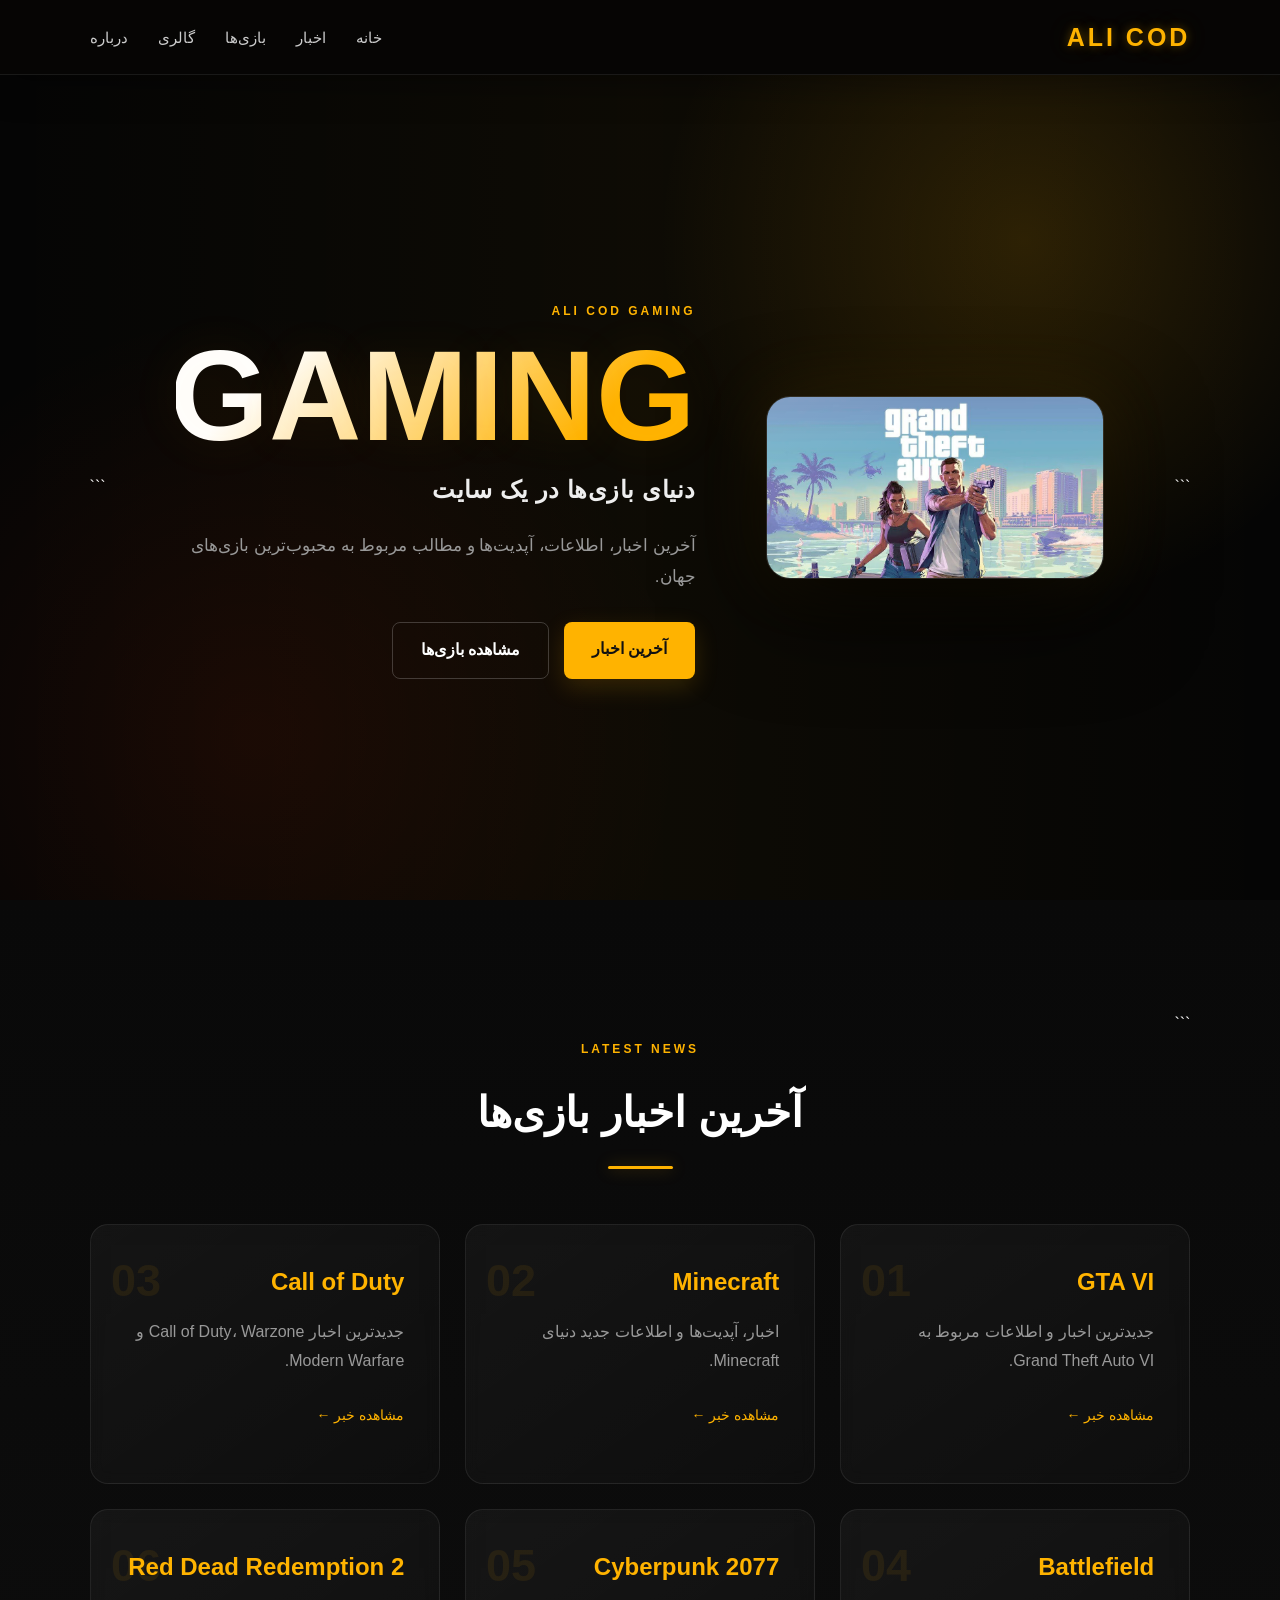
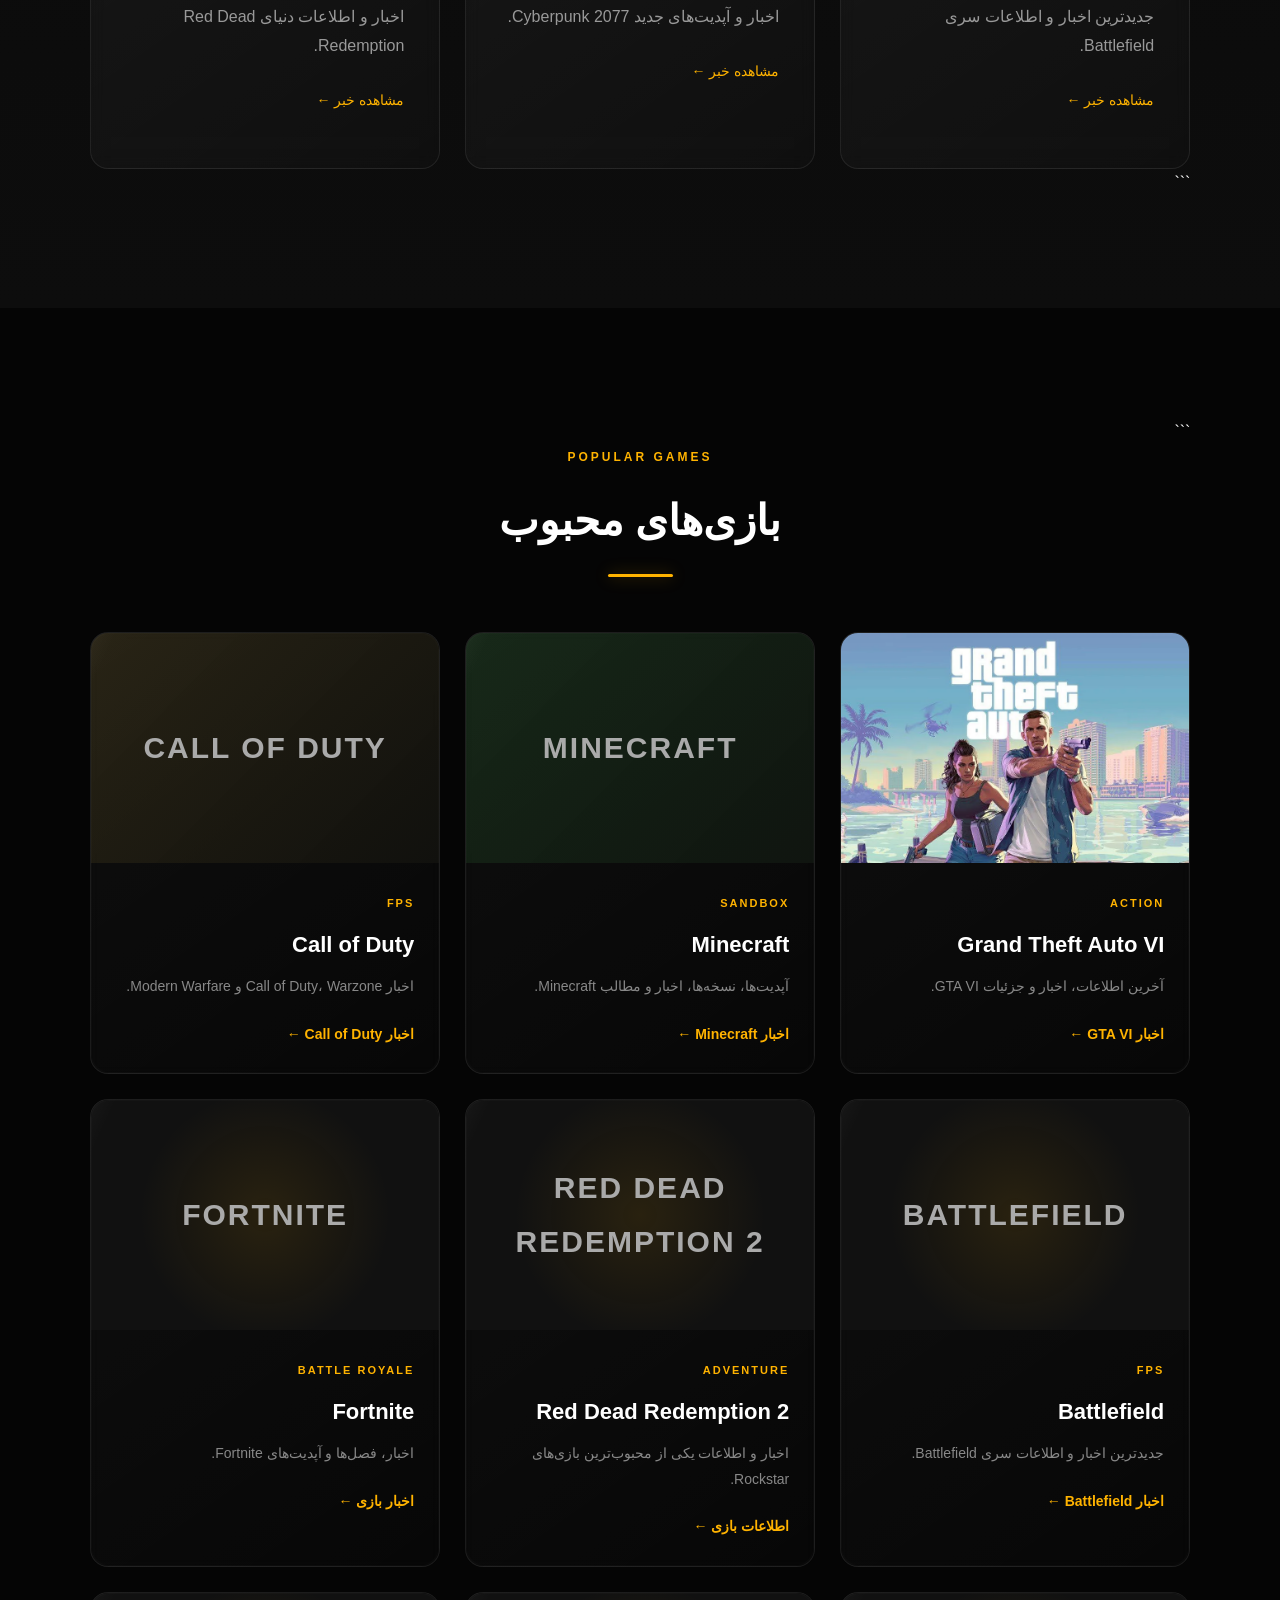
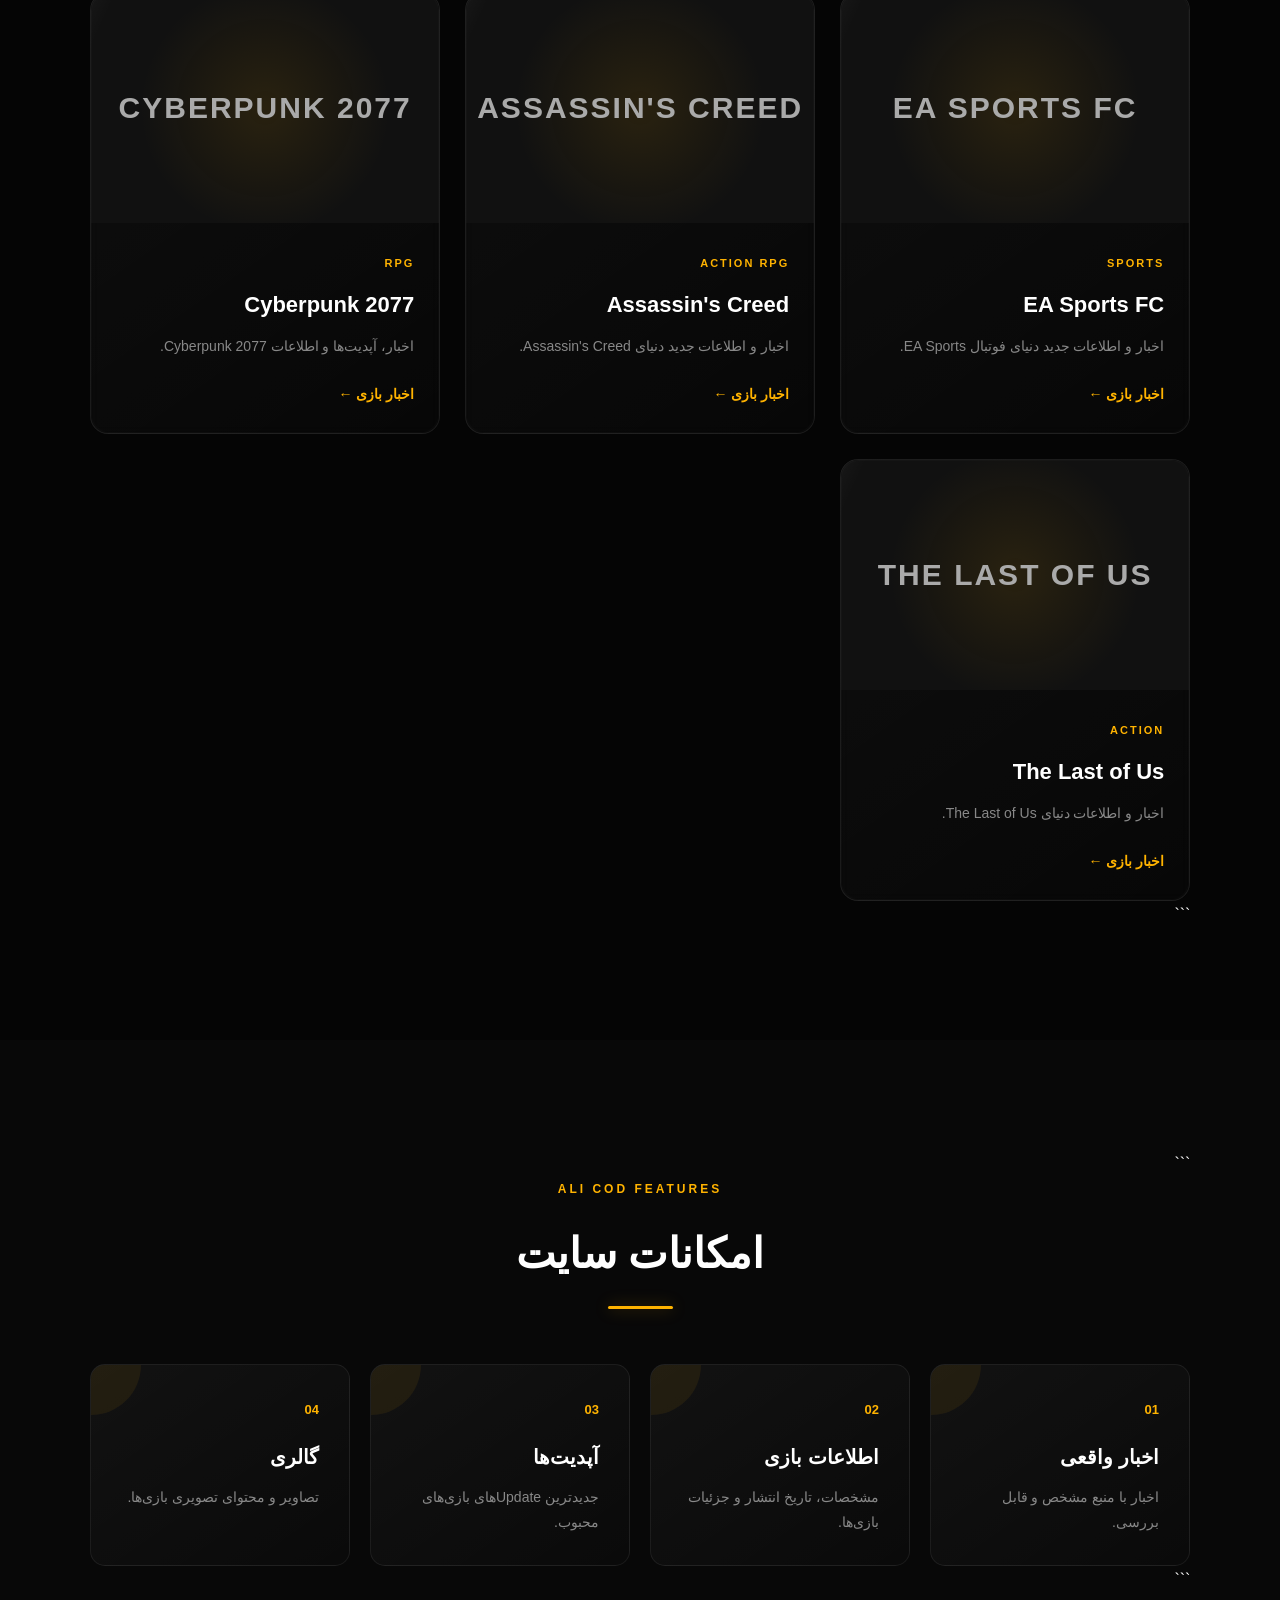
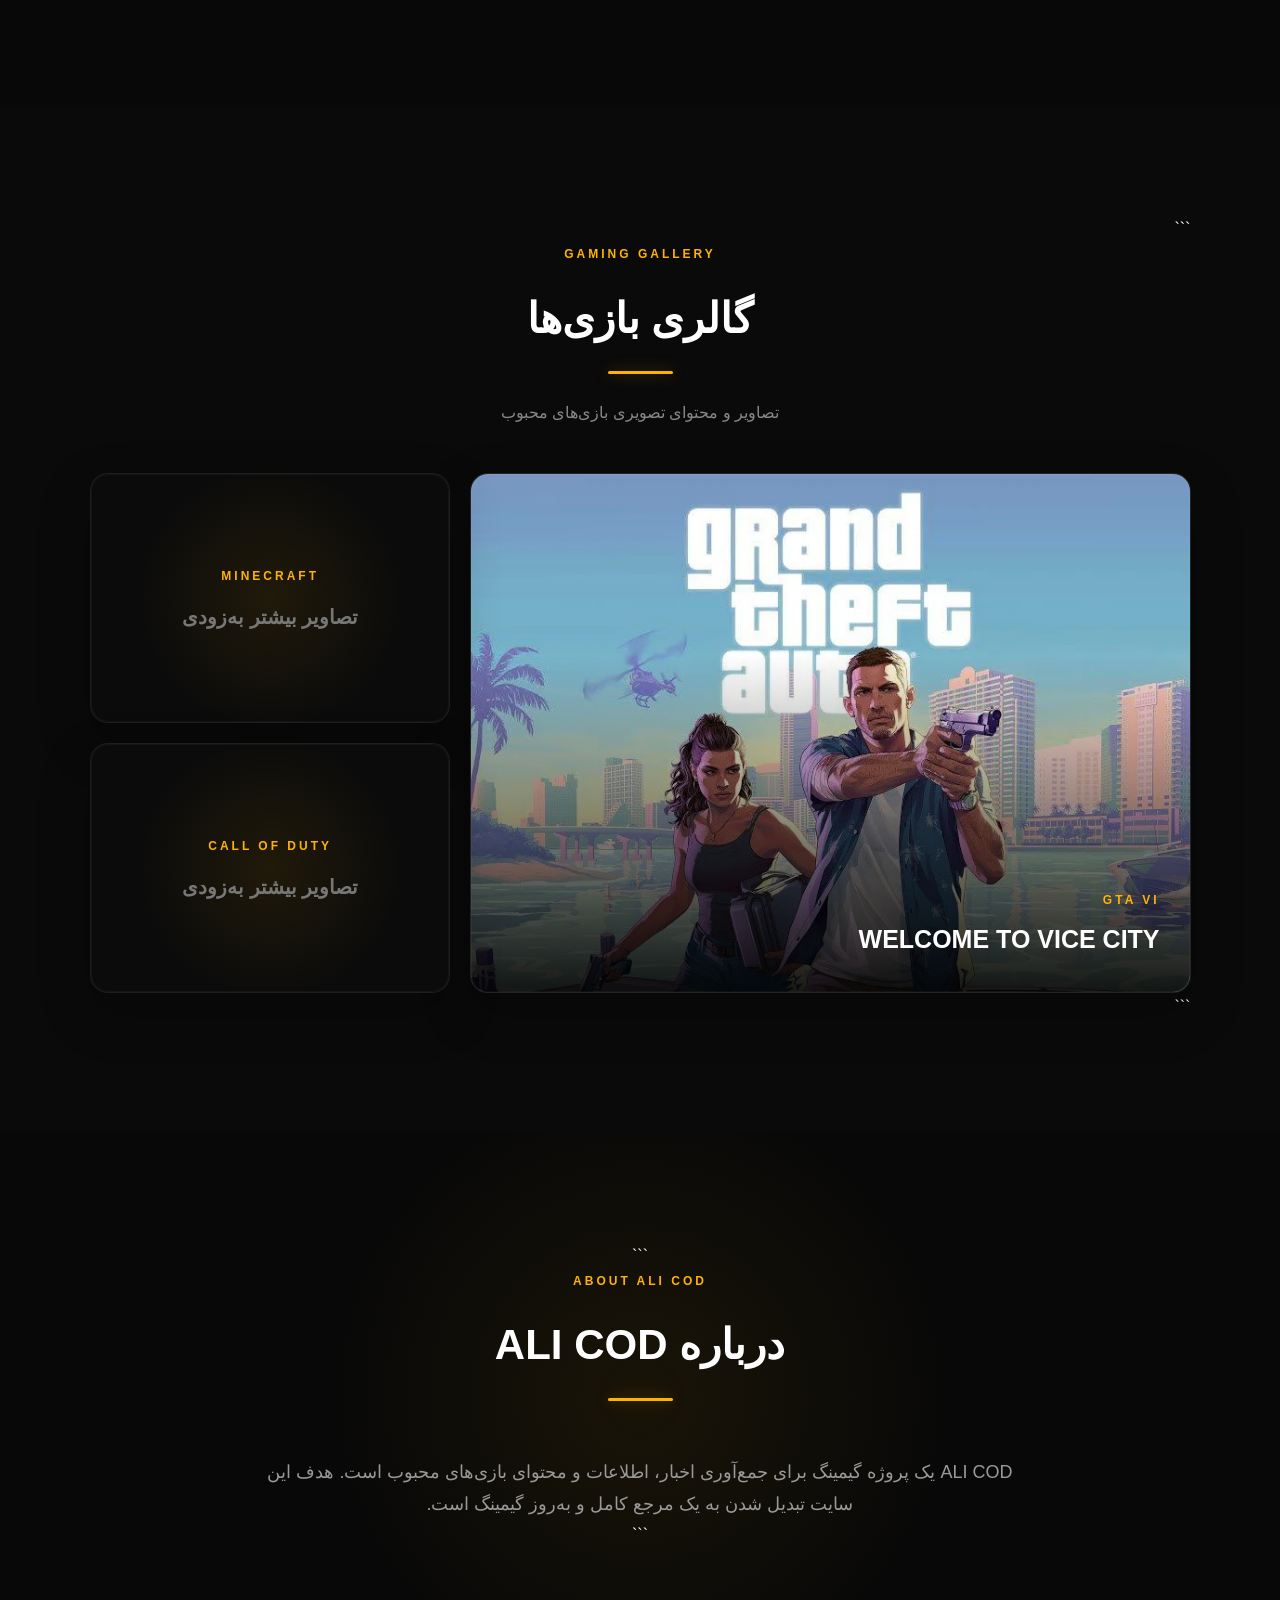
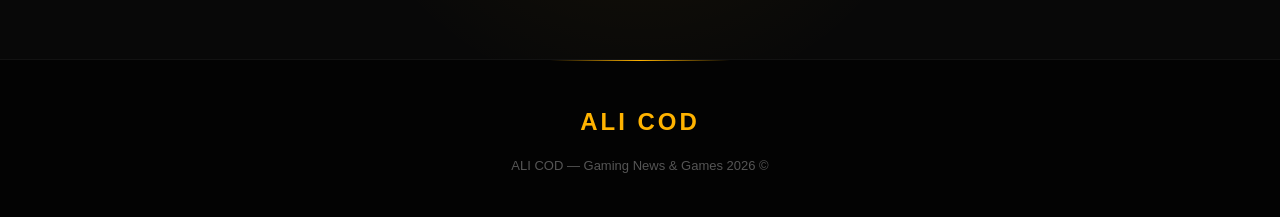
==== index.html @ 19e84ba3 "Update index.html" ====
<!DOCTYPE html>

<html lang="fa" dir="rtl">
<head>
  <meta charset="UTF-8">
  <meta name="viewport" content="width=device-width, initial-scale=1.0">
  <title>ALI COD | Gaming News</title>
  <link rel="stylesheet" href="style.css">
</head>

<body>

<header class="header">
  <div class="logo">ALI COD</div>

  <nav>
    <a href="#home">خانه</a>
    <a href="#news">اخبار</a>
    <a href="#games">بازی‌ها</a>
    <a href="#gallery">گالری</a>
    <a href="#about">درباره</a>
  </nav>
</header>

<main>

  <section id="home" class="hero">

```
<div class="hero-image">
  <img src="gta6.jpg" alt="GTA 6">
</div>

<div class="hero-content">
  <span class="tag">ALI COD GAMING</span>

  <h1>GAMING</h1>

  <h2>دنیای بازی‌ها در یک سایت</h2>

  <p>
    آخرین اخبار، اطلاعات، آپدیت‌ها و مطالب مربوط به محبوب‌ترین بازی‌های جهان.
  </p>

  <div class="hero-buttons">
    <a href="#news" class="button">آخرین اخبار</a>
    <a href="#games" class="button secondary">مشاهده بازی‌ها</a>
  </div>
</div>
```

  </section>

  <section id="news" class="section">

```
<span class="section-tag">LATEST NEWS</span>
<h2>آخرین اخبار بازی‌ها</h2>

<div class="cards">

  <article class="card">
    <div class="card-number">01</div>
    <h3>GTA VI</h3>
    <p>جدیدترین اخبار و اطلاعات مربوط به Grand Theft Auto VI.</p>
    <a href="#" class="read-more">مشاهده خبر ←</a>
  </article>

  <article class="card">
    <div class="card-number">02</div>
    <h3>Minecraft</h3>
    <p>اخبار، آپدیت‌ها و اطلاعات جدید دنیای Minecraft.</p>
    <a href="#" class="read-more">مشاهده خبر ←</a>
  </article>

  <article class="card">
    <div class="card-number">03</div>
    <h3>Call of Duty</h3>
    <p>جدیدترین اخبار Call of Duty، Warzone و Modern Warfare.</p>
    <a href="#" class="read-more">مشاهده خبر ←</a>
  </article>

  <article class="card">
    <div class="card-number">04</div>
    <h3>Battlefield</h3>
    <p>جدیدترین اخبار و اطلاعات سری Battlefield.</p>
    <a href="#" class="read-more">مشاهده خبر ←</a>
  </article>

  <article class="card">
    <div class="card-number">05</div>
    <h3>Cyberpunk 2077</h3>
    <p>اخبار و آپدیت‌های جدید Cyberpunk 2077.</p>
    <a href="#" class="read-more">مشاهده خبر ←</a>
  </article>

  <article class="card">
    <div class="card-number">06</div>
    <h3>Red Dead Redemption 2</h3>
    <p>اخبار و اطلاعات دنیای Red Dead Redemption.</p>
    <a href="#" class="read-more">مشاهده خبر ←</a>
  </article>

</div>
```

  </section>

  <section id="games" class="games">

```
<span class="section-tag">POPULAR GAMES</span>
<h2>بازی‌های محبوب</h2>

<div class="game-grid">

  <article class="game-card">

    <div class="game-image">
      <img src="gta6.jpg" alt="GTA VI">
    </div>

    <div class="game-content">
      <span>ACTION</span>
      <h3>Grand Theft Auto VI</h3>
      <p>آخرین اطلاعات، اخبار و جزئیات GTA VI.</p>
      <a href="#news">اخبار GTA VI ←</a>
    </div>

  </article>


  <article class="game-card minecraft-card">

    <div class="game-placeholder">
      MINECRAFT
    </div>

    <div class="game-content">
      <span>SANDBOX</span>
      <h3>Minecraft</h3>
      <p>آپدیت‌ها، نسخه‌ها، اخبار و مطالب Minecraft.</p>
      <a href="#news">اخبار Minecraft ←</a>
    </div>

  </article>


  <article class="game-card cod-card">

    <div class="game-placeholder">
      CALL OF DUTY
    </div>

    <div class="game-content">
      <span>FPS</span>
      <h3>Call of Duty</h3>
      <p>اخبار Call of Duty، Warzone و Modern Warfare.</p>
      <a href="#news">اخبار Call of Duty ←</a>
    </div>

  </article>


  <article class="game-card">

    <div class="game-placeholder">
      BATTLEFIELD
    </div>

    <div class="game-content">
      <span>FPS</span>
      <h3>Battlefield</h3>
      <p>جدیدترین اخبار و اطلاعات سری Battlefield.</p>
      <a href="#news">اخبار Battlefield ←</a>
    </div>

  </article>


  <article class="game-card">

    <div class="game-placeholder">
      RED DEAD REDEMPTION 2
    </div>

    <div class="game-content">
      <span>ADVENTURE</span>
      <h3>Red Dead Redemption 2</h3>
      <p>اخبار و اطلاعات یکی از محبوب‌ترین بازی‌های Rockstar.</p>
      <a href="#news">اطلاعات بازی ←</a>
    </div>

  </article>


  <article class="game-card">

    <div class="game-placeholder">
      FORTNITE
    </div>

    <div class="game-content">
      <span>BATTLE ROYALE</span>
      <h3>Fortnite</h3>
      <p>اخبار، فصل‌ها و آپدیت‌های Fortnite.</p>
      <a href="#news">اخبار بازی ←</a>
    </div>

  </article>


  <article class="game-card">

    <div class="game-placeholder">
      EA SPORTS FC
    </div>

    <div class="game-content">
      <span>SPORTS</span>
      <h3>EA Sports FC</h3>
      <p>اخبار و اطلاعات جدید دنیای فوتبال EA Sports.</p>
      <a href="#news">اخبار بازی ←</a>
    </div>

  </article>


  <article class="game-card">

    <div class="game-placeholder">
      ASSASSIN'S CREED
    </div>

    <div class="game-content">
      <span>ACTION RPG</span>
      <h3>Assassin's Creed</h3>
      <p>اخبار و اطلاعات جدید دنیای Assassin's Creed.</p>
      <a href="#news">اخبار بازی ←</a>
    </div>

  </article>


  <article class="game-card">

    <div class="game-placeholder">
      CYBERPUNK 2077
    </div>

    <div class="game-content">
      <span>RPG</span>
      <h3>Cyberpunk 2077</h3>
      <p>اخبار، آپدیت‌ها و اطلاعات Cyberpunk 2077.</p>
      <a href="#news">اخبار بازی ←</a>
    </div>

  </article>


  <article class="game-card">

    <div class="game-placeholder">
      THE LAST OF US
    </div>

    <div class="game-content">
      <span>ACTION</span>
      <h3>The Last of Us</h3>
      <p>اخبار و اطلاعات دنیای The Last of Us.</p>
      <a href="#news">اخبار بازی ←</a>
    </div>

  </article>

</div>
```

  </section>

  <section id="features" class="features">

```
<span class="section-tag">ALI COD FEATURES</span>
<h2>امکانات سایت</h2>

<div class="feature-grid">

  <div class="feature">
    <span>01</span>
    <h3>اخبار واقعی</h3>
    <p>اخبار با منبع مشخص و قابل بررسی.</p>
  </div>

  <div class="feature">
    <span>02</span>
    <h3>اطلاعات بازی</h3>
    <p>مشخصات، تاریخ انتشار و جزئیات بازی‌ها.</p>
  </div>

  <div class="feature">
    <span>03</span>
    <h3>آپدیت‌ها</h3>
    <p>جدیدترین Updateهای بازی‌های محبوب.</p>
  </div>

  <div class="feature">
    <span>04</span>
    <h3>گالری</h3>
    <p>تصاویر و محتوای تصویری بازی‌ها.</p>
  </div>

</div>
```

  </section>

  <section id="gallery" class="gallery">

```
<span class="section-tag">GAMING GALLERY</span>
<h2>گالری بازی‌ها</h2>

<p class="gallery-intro">
  تصاویر و محتوای تصویری بازی‌های محبوب
</p>

<div class="gallery-grid">

  <div class="gallery-item">

    <img src="gta6.jpg" alt="GTA 6">

    <div class="gallery-overlay">
      <span>GTA VI</span>
      <h3>WELCOME TO VICE CITY</h3>
    </div>

  </div>


  <div class="gallery-item gallery-empty">

    <div>
      <span>MINECRAFT</span>
      <h3>تصاویر بیشتر به‌زودی</h3>
    </div>

  </div>


  <div class="gallery-item gallery-empty">

    <div>
      <span>CALL OF DUTY</span>
      <h3>تصاویر بیشتر به‌زودی</h3>
    </div>

  </div>

</div>
```

  </section>

  <section id="about" class="about">

```
<span class="section-tag">ABOUT ALI COD</span>

<h2>درباره ALI COD</h2>

<p>
  ALI COD یک پروژه گیمینگ برای جمع‌آوری اخبار،
  اطلاعات و محتوای بازی‌های محبوب است.
  هدف این سایت تبدیل شدن به یک مرجع کامل و به‌روز گیمینگ است.
</p>
```

  </section>

</main>

<footer>

  <div class="footer-logo">
    ALI COD
  </div>

  <p>
    © 2026 ALI COD — Gaming News & Games
  </p>

</footer>

</body>
</html>
---- style.css ----
* {
  margin: 0;
  padding: 0;
  box-sizing: border-box;
  }

html {
scroll-behavior: smooth;
}

body {
font-family: Arial, Tahoma, sans-serif;
background: #050505;
color: #fff;
line-height: 1.8;
overflow-x: hidden;
}

.header {
position: sticky;
top: 0;
z-index: 999;
min-height: 75px;
padding: 0 7%;
display: flex;
align-items: center;
justify-content: space-between;
background: rgba(5, 5, 5, 0.88);
backdrop-filter: blur(15px);
border-bottom: 1px solid rgba(255, 255, 255, 0.08);
}

.logo {
font-size: 25px;
font-weight: 900;
letter-spacing: 3px;
color: #ffb300;
text-shadow: 0 0 20px rgba(255, 179, 0, 0.35);
}

nav {
display: flex;
gap: 30px;
flex-wrap: wrap;
}

nav a {
color: #ccc;
text-decoration: none;
font-size: 15px;
transition: 0.3s;
}

nav a:hover {
color: #ffb300;
}

.hero {
min-height: calc(100vh - 75px);
display: flex;
align-items: center;
justify-content: center;
gap: 70px;
padding: 80px 7%;
position: relative;
overflow: hidden;
background:
radial-gradient(circle at 80% 20%, rgba(255, 179, 0, 0.15), transparent 30%),
radial-gradient(circle at 20% 80%, rgba(255, 50, 0, 0.08), transparent 35%),
#050505;
}

.hero-image {
width: 52%;
max-width: 720px;
position: relative;
z-index: 1;
overflow: hidden;
border-radius: 24px;
border: 1px solid rgba(255, 255, 255, 0.12);
box-shadow:
0 30px 90px rgba(0, 0, 0, 0.8),
0 0 50px rgba(255, 179, 0, 0.1);
}

.hero-image img {
width: 100%;
height: auto;
display: block;
transition: transform 0.7s ease;
}

.hero-image:hover img {
transform: scale(1.04);
}

.hero-content {
max-width: 520px;
position: relative;
z-index: 2;
}

.tag,
.section-tag {
display: inline-block;
color: #ffb300;
font-size: 12px;
font-weight: bold;
letter-spacing: 3px;
margin-bottom: 15px;
}

.section-tag {
display: block;
text-align: center;
}

.hero-content h1 {
font-size: clamp(70px, 10vw, 140px);
line-height: 0.9;
font-weight: 900;
margin-bottom: 15px;
background: linear-gradient(135deg, #ffffff 20%, #ffb300 80%);
-webkit-background-clip: text;
-webkit-text-fill-color: transparent;
}

.hero-content h2 {
font-size: 24px;
color: #eee;
margin-bottom: 20px;
}

.hero-content p {
color: #999;
font-size: 17px;
margin-bottom: 30px;
}

.hero-buttons {
display: flex;
gap: 15px;
flex-wrap: wrap;
}

.button {
display: inline-block;
padding: 13px 28px;
background: #ffb300;
color: #111;
border-radius: 8px;
text-decoration: none;
font-weight: bold;
transition: 0.3s;
box-shadow: 0 10px 30px rgba(255, 179, 0, 0.18);
}

.button:hover {
transform: translateY(-4px);
background: #ffc533;
}

.button.secondary {
background: transparent;
color: #fff;
border: 1px solid rgba(255, 255, 255, 0.2);
box-shadow: none;
}

.button.secondary:hover {
background: rgba(255, 255, 255, 0.08);
border-color: #ffb300;
color: #ffb300;
}

.section,
.games,
.features,
.gallery,
.about {
padding: 110px 7%;
}

.section {
background: linear-gradient(180deg, #090909, #0d0d0d);
}

.games {
background: #050505;
}

.features {
background: #080808;
}

.gallery {
background: #0a0a0a;
}

.section h2,
.games h2,
.features h2,
.gallery h2,
.about h2 {
text-align: center;
font-size: 42px;
margin-bottom: 55px;
}

.cards {
max-width: 1200px;
margin: auto;
display: grid;
grid-template-columns: repeat(3, 1fr);
gap: 25px;
}

.card {
position: relative;
padding: 35px;
min-height: 260px;
background: linear-gradient(145deg, #171717, #0a0a0a);
border: 1px solid rgba(255, 255, 255, 0.08);
border-radius: 18px;
overflow: hidden;
transition: 0.35s;
}

.card:hover {
transform: translateY(-10px);
border-color: rgba(255, 179, 0, 0.45);
}

.card-number {
position: absolute;
top: 15px;
left: 20px;
font-size: 45px;
font-weight: 900;
color: rgba(255, 179, 0, 0.08);
}

.card h3 {
color: #ffb300;
font-size: 24px;
margin-bottom: 15px;
}

.card p {
color: #999;
margin-bottom: 25px;
}

.read-more {
color: #ffb300;
text-decoration: none;
font-size: 14px;
}

.game-grid {
max-width: 1200px;
margin: auto;
display: grid;
grid-template-columns: repeat(3, 1fr);
gap: 25px;
}

.game-card {
background: #101010;
border: 1px solid rgba(255, 255, 255, 0.08);
border-radius: 18px;
overflow: hidden;
transition: 0.35s;
}

.game-card:hover {
transform: translateY(-8px);
border-color: rgba(255, 179, 0, 0.45);
box-shadow: 0 25px 60px rgba(0, 0, 0, 0.6);
}

.game-image,
.game-placeholder {
height: 230px;
}

.game-image {
overflow: hidden;
}

.game-image img {
width: 100%;
height: 100%;
object-fit: cover;
display: block;
transition: 0.6s;
}

.game-card:hover .game-image img {
transform: scale(1.06);
}

.game-placeholder {
display: flex;
align-items: center;
justify-content: center;
text-align: center;
font-size: 30px;
font-weight: 900;
letter-spacing: 2px;
color: #aaa;
background:
radial-gradient(circle, rgba(255, 179, 0, 0.1), transparent 60%),
#111;
}

.minecraft-card .game-placeholder {
background: linear-gradient(135deg, rgba(70, 180, 80, 0.16), #101510);
}

.cod-card .game-placeholder {
background: linear-gradient(135deg, rgba(180, 150, 60, 0.16), #11110e);
}

.game-content {
padding: 25px;
}

.game-content > span {
color: #ffb300;
font-size: 11px;
font-weight: bold;
letter-spacing: 2px;
}

.game-content h3 {
font-size: 22px;
margin: 8px 0 10px;
}

.game-content p {
color: #888;
font-size: 14px;
margin-bottom: 20px;
}

.game-content a {
color: #ffb300;
text-decoration: none;
font-size: 14px;
font-weight: bold;
}

.feature-grid {
max-width: 1100px;
margin: auto;
display: grid;
grid-template-columns: repeat(4, 1fr);
gap: 20px;
}

.feature {
padding: 30px;
background: #0d0d0d;
border: 1px solid rgba(255, 255, 255, 0.07);
border-radius: 15px;
transition: 0.3s;
}

.feature:hover {
transform: translateY(-7px);
border-color: rgba(255, 179, 0, 0.35);
}

.feature span {
color: #ffb300;
font-size: 13px;
font-weight: bold;
}

.feature h3 {
margin: 15px 0 10px;
font-size: 20px;
}

.feature p {
color: #888;
font-size: 14px;
}

.gallery-intro {
max-width: 650px;
margin: -30px auto 45px;
text-align: center;
color: #888;
}

.gallery-grid {
max-width: 1200px;
margin: auto;
display: grid;
grid-template-columns: 2fr 1fr;
grid-template-rows: 250px 250px;
gap: 20px;
}

.gallery-item {
position: relative;
overflow: hidden;
border-radius: 18px;
border: 1px solid rgba(255, 255, 255, 0.08);
background: #111;
}

.gallery-item:first-child {
grid-row: span 2;
}

.gallery-item img {
width: 100%;
height: 100%;
object-fit: cover;
display: block;
transition: 0.6s;
}

.gallery-item:hover img {
transform: scale(1.06);
}

.gallery-overlay {
position: absolute;
inset: 0;
display: flex;
flex-direction: column;
justify-content: flex-end;
padding: 30px;
background: linear-gradient(transparent 35%, rgba(0, 0, 0, 0.9));
}

.gallery-overlay span,
.gallery-empty span {
color: #ffb300;
font-size: 12px;
font-weight: bold;
letter-spacing: 3px;
}

.gallery-overlay h3 {
font-size: 25px;
margin-top: 5px;
}

.gallery-empty {
display: flex;
align-items: center;
justify-content: center;
text-align: center;
background:
radial-gradient(circle, rgba(255, 179, 0, 0.09), transparent 60%),
#0b0b0b;
transition: 0.35s;
}

.gallery-empty:hover {
transform: translateY(-5px);
border-color: rgba(255, 179, 0, 0.4);
}

.gallery-empty h3 {
margin-top: 10px;
color: #777;
font-size: 20px;
}

.about {
text-align: center;
background:
radial-gradient(circle at center, rgba(255, 179, 0, 0.07), transparent 45%),
#080808;
}

.about p {
max-width: 750px;
margin: auto;
color: #999;
font-size: 18px;
}

footer {
padding: 40px 20px;
text-align: center;
background: #030303;
border-top: 1px solid rgba(255, 255, 255, 0.06);
}

.footer-logo {
color: #ffb300;
font-size: 24px;
font-weight: 900;
letter-spacing: 3px;
margin-bottom: 10px;
}

footer p {
color: #555;
font-size: 13px;
}

@media (max-width: 950px) {

.hero {
flex-direction: column;
text-align: center;
}

.hero-image {
width: 100%;
max-width: 700px;
}

.hero-content {
max-width: 700px;
}

.hero-buttons {
justify-content: center;
}

.cards {
grid-template-columns: 1fr;
max-width: 600px;
}

.game-grid {
grid-template-columns: repeat(2, 1fr);
}

.feature-grid {
grid-template-columns: repeat(2, 1fr);
}

.gallery-grid {
grid-template-columns: 1fr 1fr;
grid-template-rows: 300px 200px;
}
}

@media (max-width: 600px) {

.header {
padding: 18px 5%;
flex-direction: column;
gap: 10px;
}

nav {
gap: 14px;
justify-content: center;
}

nav a {
font-size: 12px;
}

.hero {
padding: 55px 5%;
}

.hero-content h1 {
font-size: 70px;
}

.hero-content h2 {
font-size: 19px;
}

.hero-content p {
font-size: 15px;
}

.hero-buttons {
flex-direction: column;
}

.button {
width: 100%;
text-align: center;
}

.section h2,
.games h2,
.features h2,
.gallery h2,
.about h2 {
font-size: 32px;
}

.game-grid {
grid-template-columns: 1fr;
}

.feature-grid {
grid-template-columns: 1fr;
}

.gallery-grid {
grid-template-columns: 1fr;
grid-template-rows: 300px 200px 200px;
}

.gallery-item:first-child {
grid-row: auto;
}
}
/* =========================
ALI COD - PREMIUM UPGRADE
========================= */

body {
background:
radial-gradient(circle at 50% -10%, rgba(255, 179, 0, 0.08), transparent 35%),
#050505;
}

/* HEADER UPGRADE */

.header {
box-shadow:
0 10px 35px rgba(0, 0, 0, 0.35);
}

.logo {
position: relative;
text-shadow:
0 0 10px rgba(255, 179, 0, 0.35),
0 0 30px rgba(255, 179, 0, 0.15);
}

nav a {
position: relative;
padding: 8px 0;
}

nav a::after {
content: "";
position: absolute;
right: 0;
bottom: 0;

width: 0;
height: 2px;

background: #ffb300;

transition: width 0.3s ease;
}

nav a:hover::after {
width: 100%;
}

/* HERO UPGRADE */

.hero {
isolation: isolate;
}

.hero::before {
content: "";

position: absolute;
inset: 0;

background:
linear-gradient(
90deg,
transparent,
rgba(255, 179, 0, 0.035),
transparent
);

pointer-events: none;
}

.hero-image {
box-shadow:
0 30px 100px rgba(0, 0, 0, 0.85),
0 0 70px rgba(255, 179, 0, 0.12);
}

.hero-image::after {
content: "";

position: absolute;
inset: 0;

background:
linear-gradient(
135deg,
rgba(255, 255, 255, 0.08),
transparent 35%,
transparent 70%,
rgba(255, 179, 0, 0.05)
);

pointer-events: none;
}

.hero-content h1 {
text-shadow:
0 0 50px rgba(255, 179, 0, 0.08);
}

.hero-content h2 {
letter-spacing: 0.5px;
}

/* BUTTON UPGRADE */

.button {
position: relative;
overflow: hidden;

box-shadow:
0 8px 25px rgba(255, 179, 0, 0.16);
}

.button::before {
content: "";

position: absolute;

top: 0;
left: -120%;

width: 80%;
height: 100%;

background:
linear-gradient(
90deg,
transparent,
rgba(255,255,255,0.35),
transparent
);

transform: skewX(-20deg);

transition: left 0.6s ease;
}

.button:hover::before {
left: 140%;
}

/* SECTION TITLES */

.section h2,
.games h2,
.features h2,
.gallery h2,
.about h2 {
position: relative;
}

.section h2::after,
.games h2::after,
.features h2::after,
.gallery h2::after,
.about h2::after {
content: "";

display: block;

width: 65px;
height: 3px;

margin: 15px auto 0;

background: #ffb300;

border-radius: 20px;

box-shadow:
0 0 15px rgba(255, 179, 0, 0.35);
}

/* NEWS CARDS */

.card {
position: relative;

background:
linear-gradient(
145deg,
rgba(255,255,255,0.045),
rgba(255,255,255,0.015)
);

backdrop-filter: blur(8px);
}

.card::before {
content: "";

position: absolute;

top: 0;
right: 0;

width: 100%;
height: 2px;

background:
linear-gradient(
90deg,
transparent,
#ffb300,
transparent
);

opacity: 0;

transition: 0.35s;
}

.card:hover::before {
opacity: 1;
}

.card h3 {
transition: 0.3s;
}

.card:hover h3 {
transform: translateX(-4px);
}

/* GAME CARDS */

.game-card {
position: relative;

background:
linear-gradient(
145deg,
rgba(255,255,255,0.045),
rgba(255,255,255,0.01)
);

backdrop-filter: blur(6px);
}

.game-card::after {
content: "";

position: absolute;

inset: 0;

border-radius: inherit;

pointer-events: none;

box-shadow:
inset 0 0 0 1px rgba(255,255,255,0.015);
}

.game-content h3 {
transition: 0.3s;
}

.game-card:hover .game-content h3 {
color: #ffb300;
}

/* GAME PLACEHOLDERS */

.game-placeholder {
position: relative;

overflow: hidden;
}

.game-placeholder::before {
content: "";

position: absolute;

top: -100%;
left: -50%;

width: 40%;
height: 300%;

background:
linear-gradient(
90deg,
transparent,
rgba(255,255,255,0.08),
transparent
);

transform: rotate(25deg);

transition: 0.8s;
}

.game-card:hover .game-placeholder::before {
left: 130%;
}

/* FEATURES */

.feature {
position: relative;

overflow: hidden;

background:
linear-gradient(
145deg,
rgba(255,255,255,0.045),
rgba(255,255,255,0.01)
);
}

.feature::after {
content: "";

position: absolute;

width: 100px;
height: 100px;

top: -50px;
left: -50px;

border-radius: 50%;

background: rgba(255,179,0,0.07);

transition: 0.4s;
}

.feature:hover::after {
transform: scale(2);
}

.feature h3 {
position: relative;
z-index: 2;
}

.feature p {
position: relative;
z-index: 2;
}

/* GALLERY */

.gallery-item {
box-shadow:
0 20px 50px rgba(0,0,0,0.25);
}

.gallery-item::after {
content: "";

position: absolute;
inset: 0;

pointer-events: none;

border:
1px solid rgba(255,255,255,0.04);

border-radius: inherit;
}

.gallery-overlay {
transition: 0.35s;
}

.gallery-item:hover .gallery-overlay {
background:
linear-gradient(
transparent 20%,
rgba(0,0,0,0.95)
);
}

/* FOOTER */

footer {
position: relative;
}

footer::before {
content: "";

position: absolute;

top: 0;
left: 50%;

width: 180px;
height: 1px;

transform: translateX(-50%);

background:
linear-gradient(
90deg,
transparent,
#ffb300,
transparent
);
}

/* SMOOTH ANIMATION */

.card,
.game-card,
.feature,
.gallery-item,
.button {
will-change: transform;
}

/* MOBILE */

@media (max-width: 600px) {

.hero-image {
border-radius: 18px;
}

.hero-content h1 {
text-shadow:
0 0 30px rgba(255,179,0,0.08);
}

.section h2,
.games h2,
.features h2,
.gallery h2,
.about h2 {
margin-bottom: 45px;
}

}
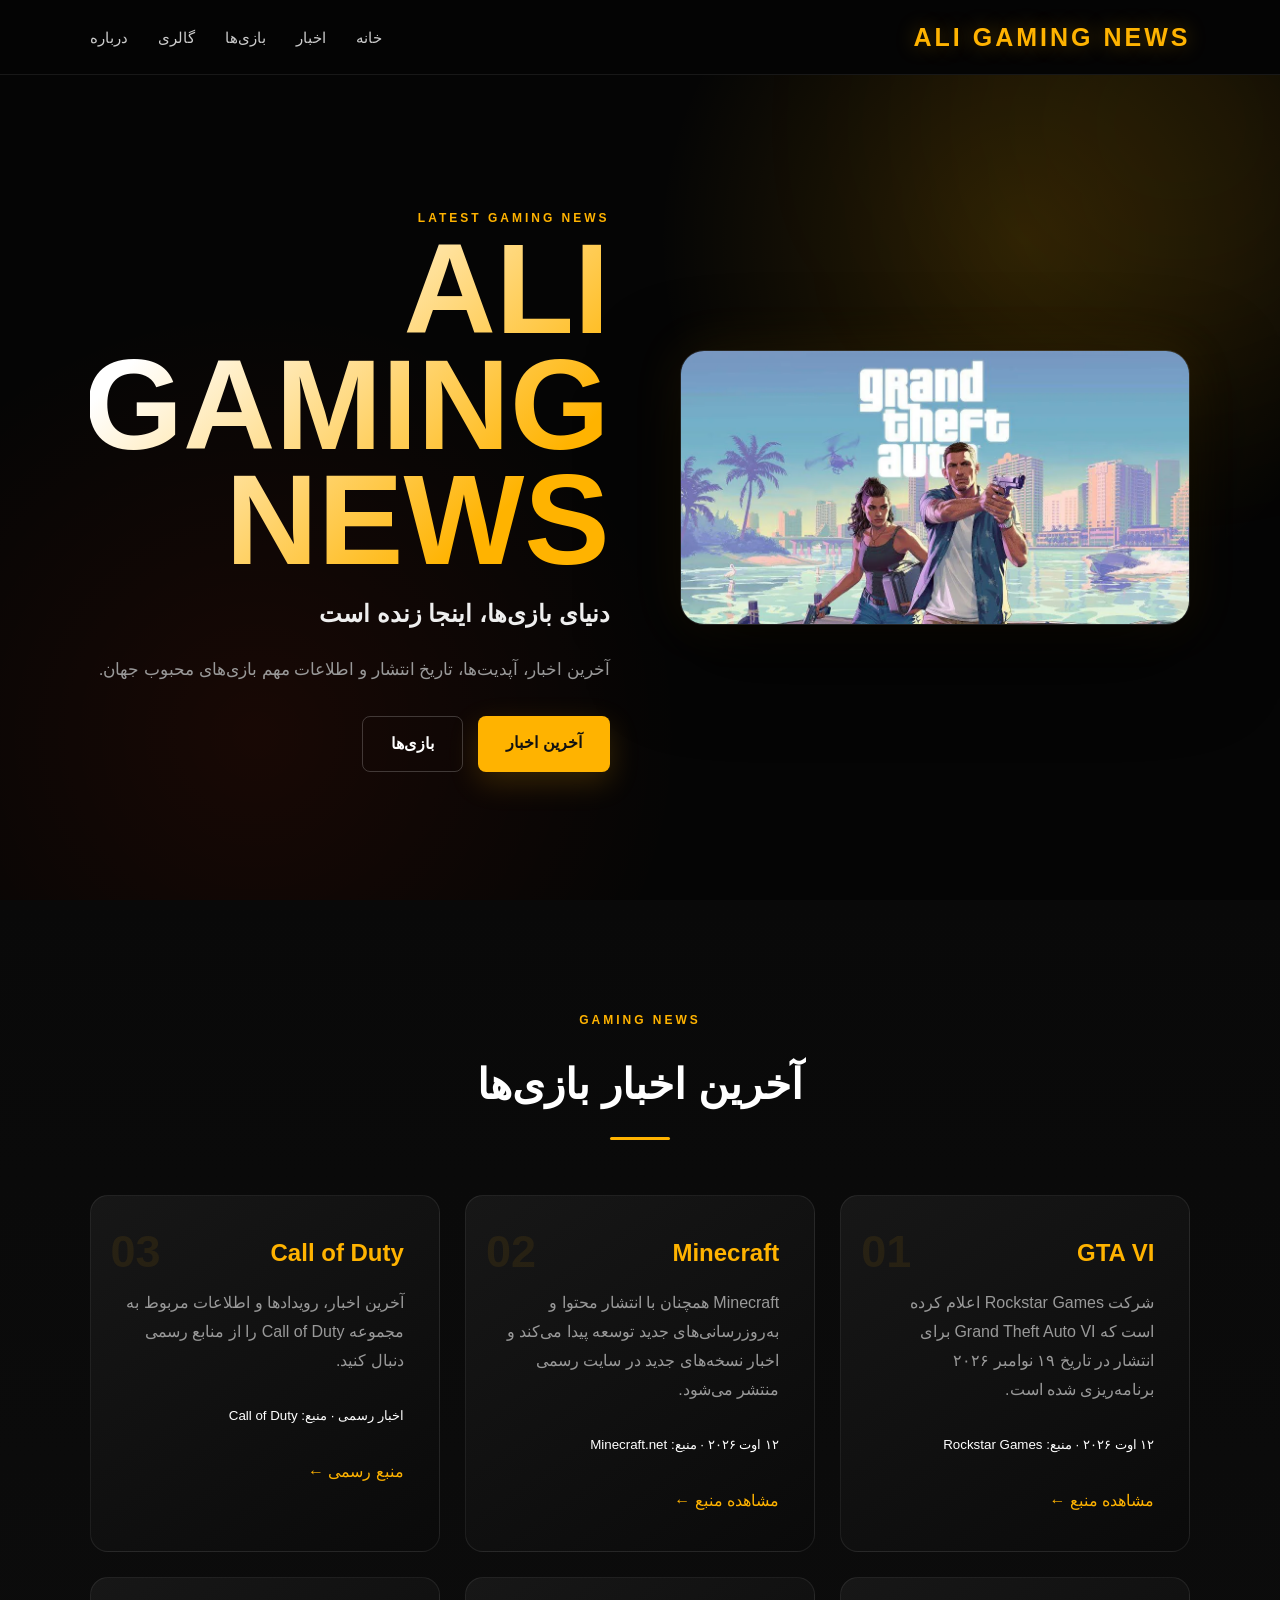
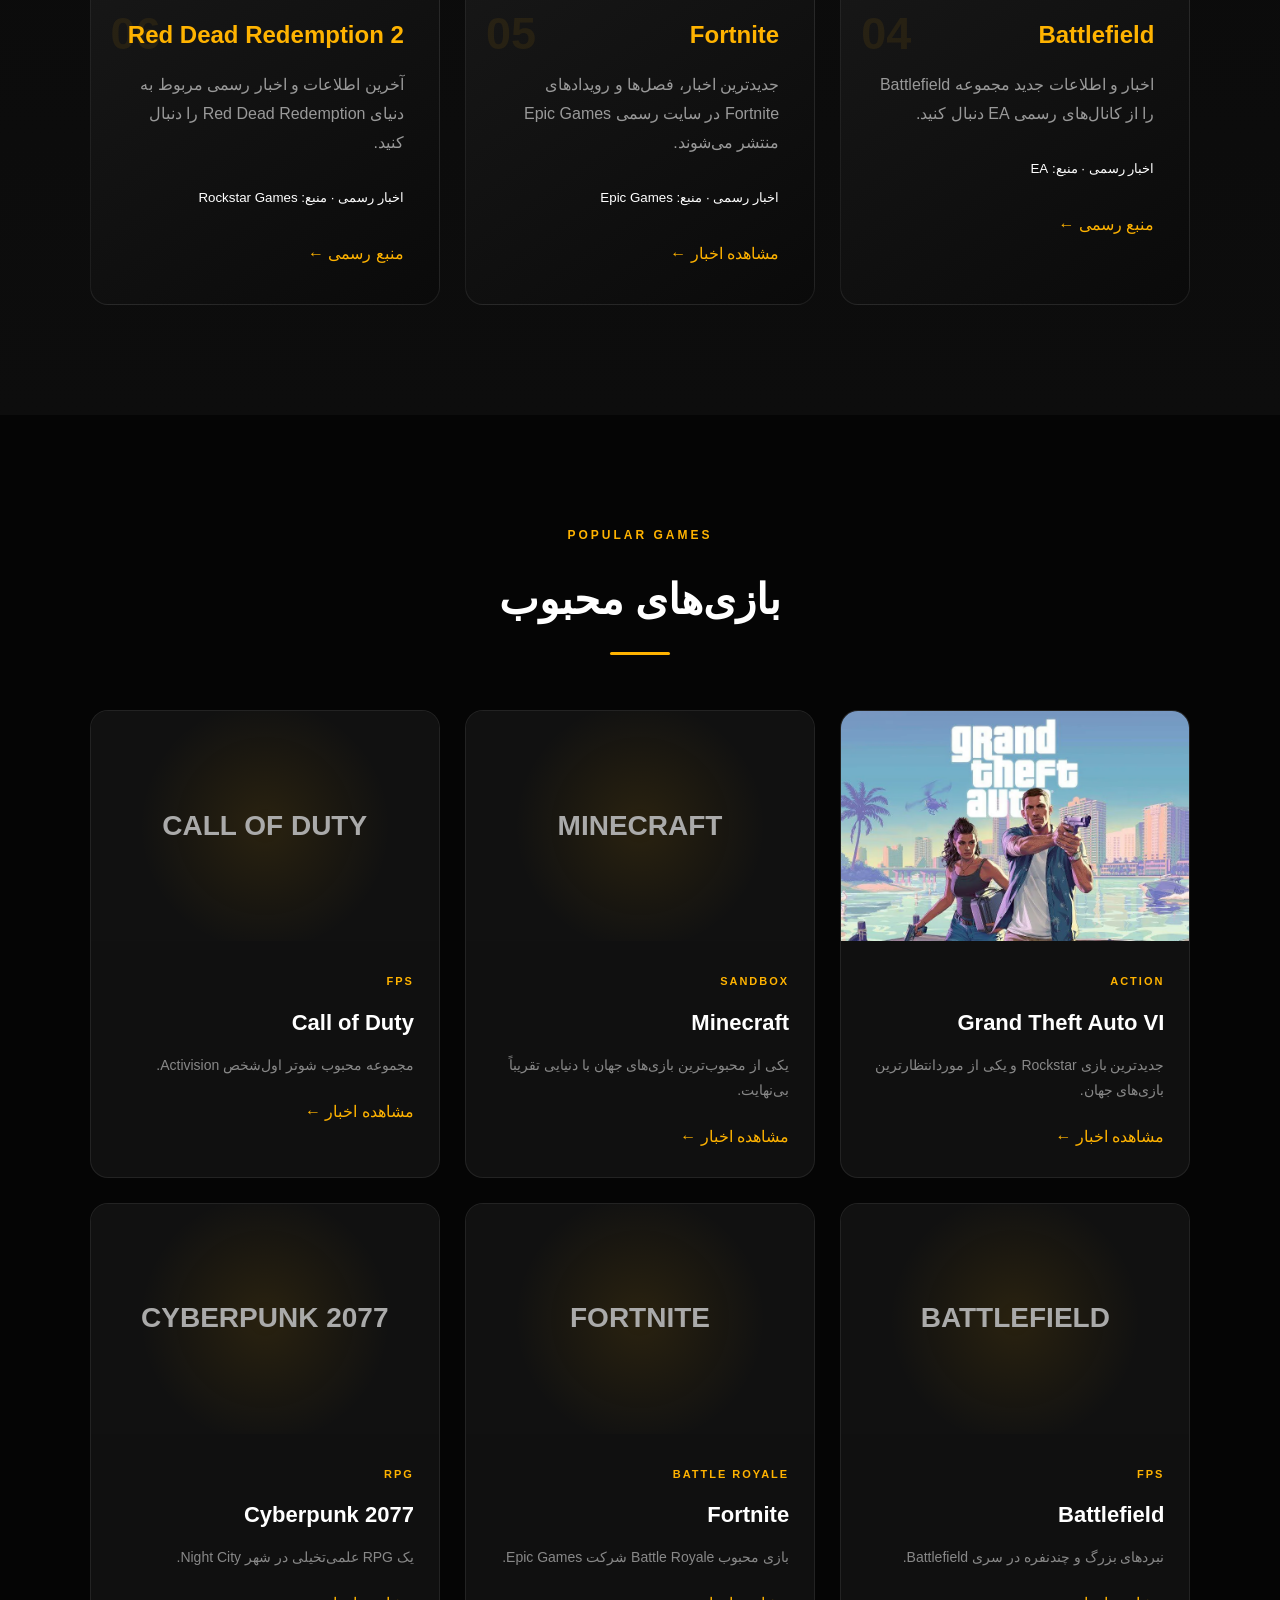
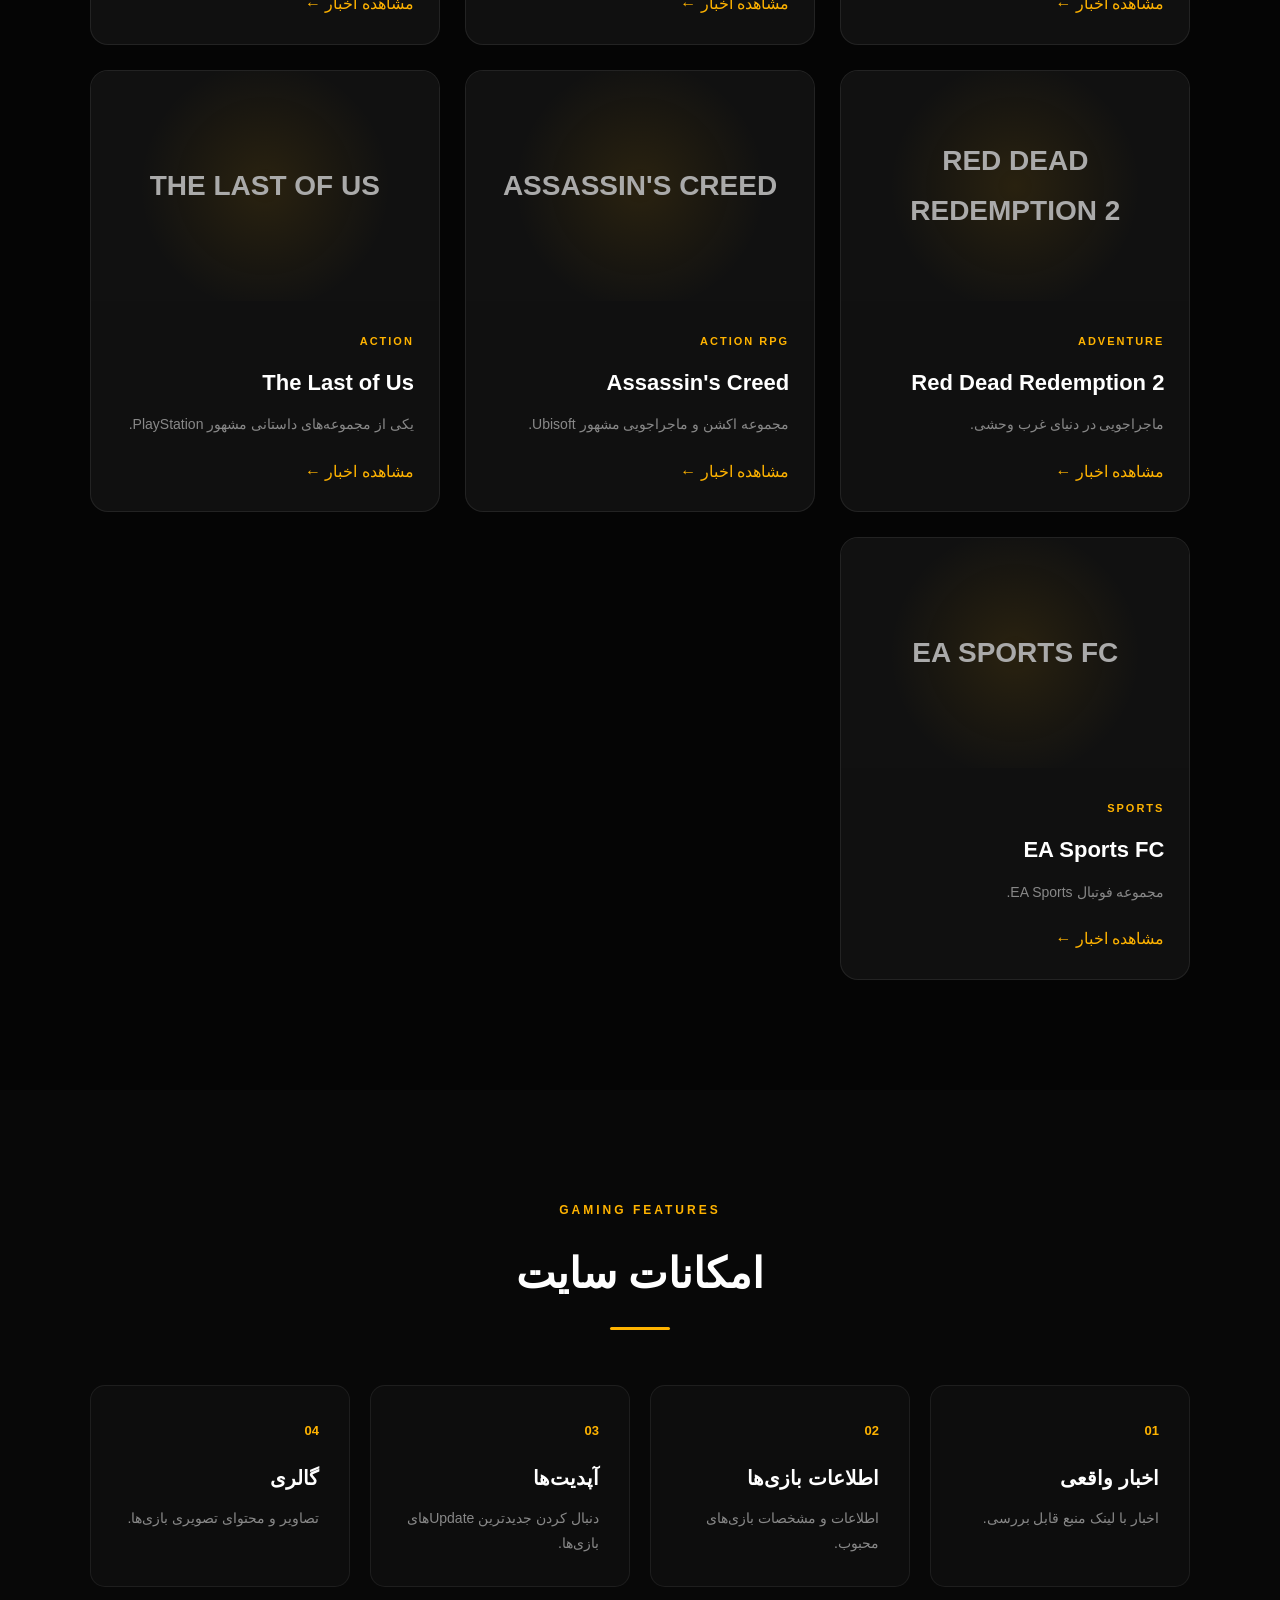
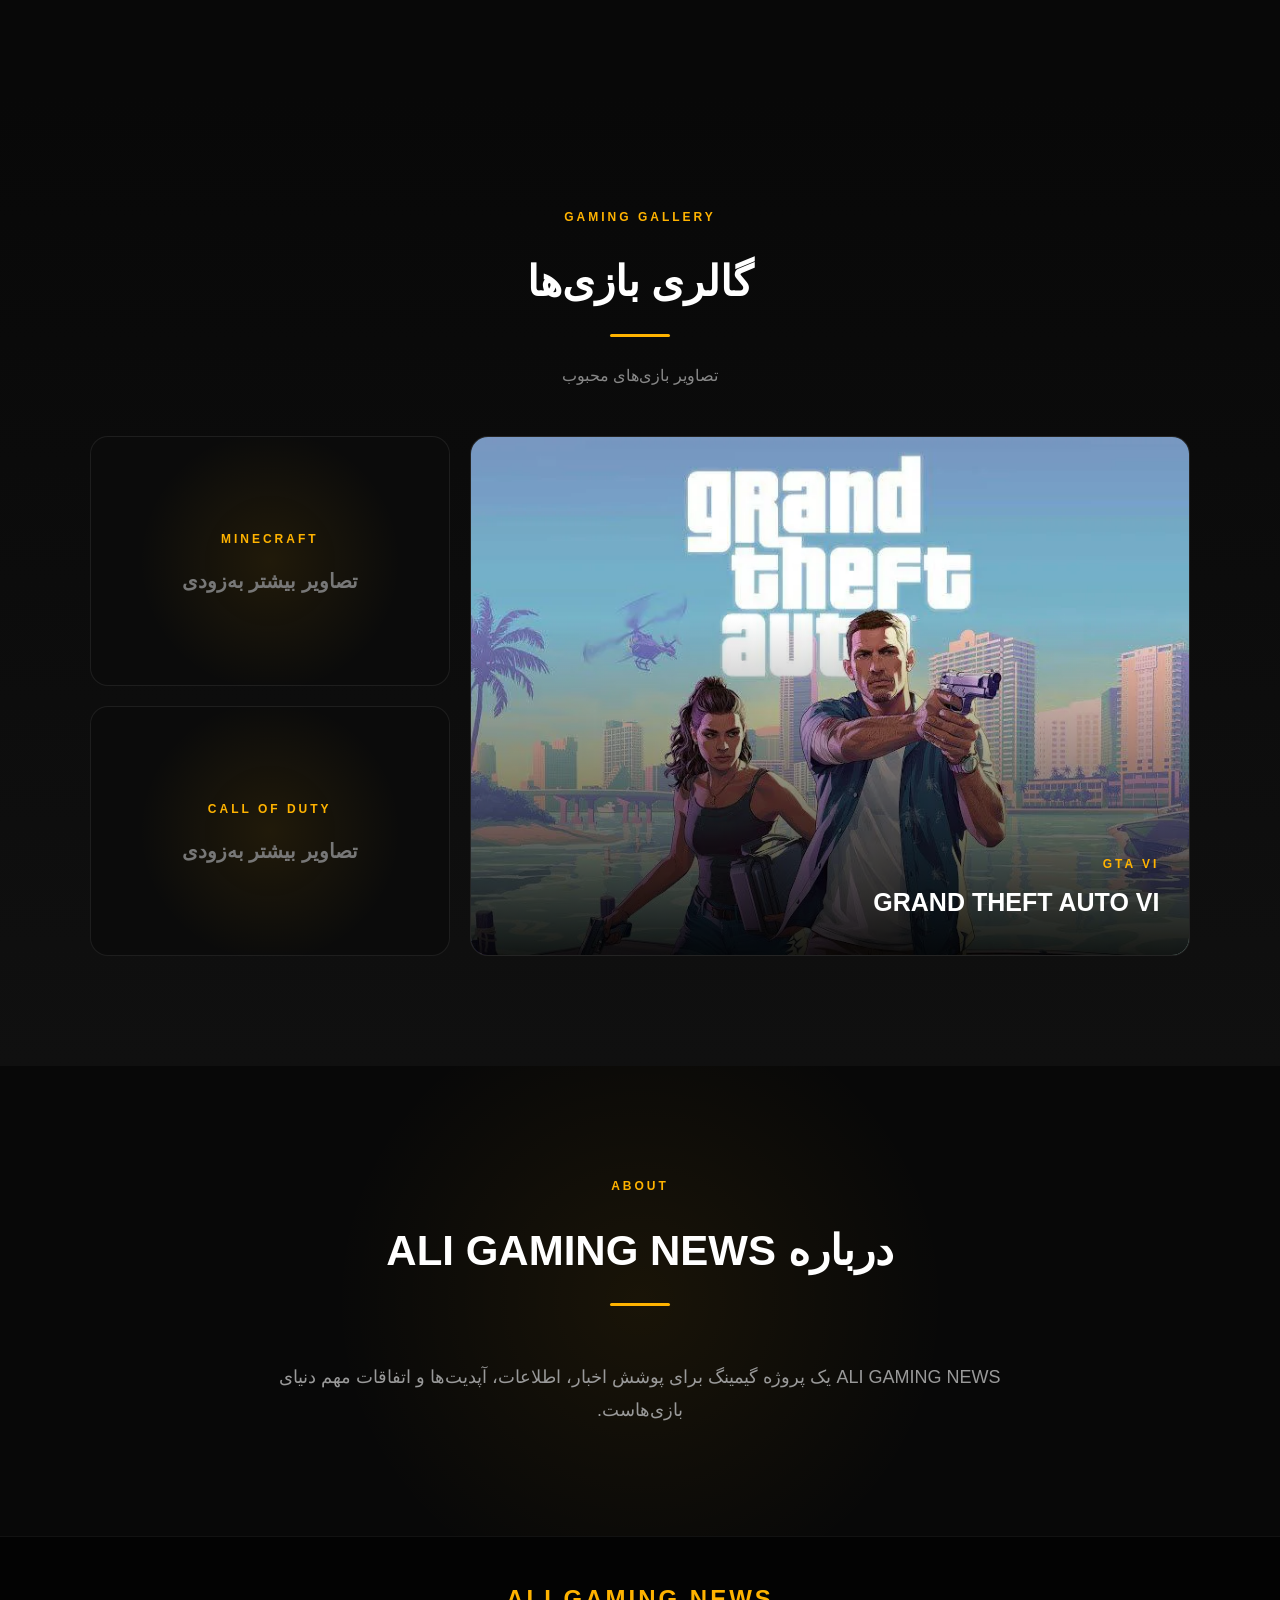
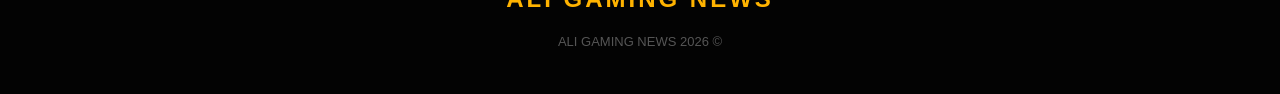
==== commit 83f454bc: "Update index.html" ====
--- a/index.html
+++ b/index.html
@@ -1,17 +1,21 @@
 <!DOCTYPE html>
-
 <html lang="fa" dir="rtl">
 <head>
   <meta charset="UTF-8">
   <meta name="viewport" content="width=device-width, initial-scale=1.0">
-  <title>ALI COD | Gaming News</title>
+
+  <title>ALI GAMING NEWS | اخبار بازی</title>
+
   <link rel="stylesheet" href="style.css">
 </head>
 
 <body>
 
 <header class="header">
-  <div class="logo">ALI COD</div>
+
+  <div class="logo">
+    ALI GAMING NEWS
+  </div>
 
   <nav>
     <a href="#home">خانه</a>
@@ -20,378 +24,768 @@
     <a href="#gallery">گالری</a>
     <a href="#about">درباره</a>
   </nav>
+
 </header>
 
+
 <main>
 
-  <section id="home" class="hero">
-
-```
-<div class="hero-image">
-  <img src="gta6.jpg" alt="GTA 6">
-</div>
-
-<div class="hero-content">
-  <span class="tag">ALI COD GAMING</span>
-
-  <h1>GAMING</h1>
-
-  <h2>دنیای بازی‌ها در یک سایت</h2>
+<!-- HERO -->
+
+<section id="home" class="hero">
+
+  <div class="hero-image">
+    <img src="gta6.jpg" alt="Grand Theft Auto VI">
+  </div>
+
+  <div class="hero-content">
+
+    <span class="tag">LATEST GAMING NEWS</span>
+
+    <h1>ALI GAMING NEWS</h1>
+
+    <h2>دنیای بازی‌ها، اینجا زنده است</h2>
+
+    <p>
+      آخرین اخبار، آپدیت‌ها، تاریخ انتشار و اطلاعات مهم
+      بازی‌های محبوب جهان.
+    </p>
+
+    <div class="hero-buttons">
+
+      <a href="#news" class="button">
+        آخرین اخبار
+      </a>
+
+      <a href="#games" class="button secondary">
+        بازی‌ها
+      </a>
+
+    </div>
+
+  </div>
+
+</section>
+
+
+<!-- NEWS -->
+
+<section id="news" class="section">
+
+  <span class="section-tag">
+    GAMING NEWS
+  </span>
+
+  <h2>
+    آخرین اخبار بازی‌ها
+  </h2>
+
+
+  <div class="cards">
+
+
+    <article class="card">
+
+      <div class="card-number">
+        01
+      </div>
+
+      <h3>
+        GTA VI
+      </h3>
+
+      <p>
+        شرکت Rockstar Games اعلام کرده است که Grand Theft Auto VI
+        برای انتشار در تاریخ ۱۹ نوامبر ۲۰۲۶ برنامه‌ریزی شده است.
+      </p>
+
+      <small>
+        ۱۲ اوت ۲۰۲۶ · منبع: Rockstar Games
+      </small>
+
+      <br><br>
+
+      <a
+        href="https://www.rockstargames.com/newswire/article/5171972o3ak5oa/pre-order-grand-theft-auto-vi-on-june-25"
+        target="_blank"
+        class="read-more"
+      >
+        مشاهده منبع ←
+      </a>
+
+    </article>
+
+
+    <article class="card">
+
+      <div class="card-number">
+        02
+      </div>
+
+      <h3>
+        Minecraft
+      </h3>
+
+      <p>
+        Minecraft همچنان با انتشار محتوا و به‌روزرسانی‌های جدید
+        توسعه پیدا می‌کند و اخبار نسخه‌های جدید در سایت رسمی منتشر می‌شود.
+      </p>
+
+      <small>
+        ۱۲ اوت ۲۰۲۶ · منبع: Minecraft.net
+      </small>
+
+      <br><br>
+
+      <a
+        href="https://www.minecraft.net/en-us/about-minecraft"
+        target="_blank"
+        class="read-more"
+      >
+        مشاهده منبع ←
+      </a>
+
+    </article>
+
+
+    <article class="card">
+
+      <div class="card-number">
+        03
+      </div>
+
+      <h3>
+        Call of Duty
+      </h3>
+
+      <p>
+        آخرین اخبار، رویدادها و اطلاعات مربوط به مجموعه Call of Duty
+        را از منابع رسمی دنبال کنید.
+      </p>
+
+      <small>
+        اخبار رسمی · منبع: Call of Duty
+      </small>
+
+      <br><br>
+
+      <a
+        href="https://www.callofduty.com/"
+        target="_blank"
+        class="read-more"
+      >
+        منبع رسمی ←
+      </a>
+
+    </article>
+
+
+    <article class="card">
+
+      <div class="card-number">
+        04
+      </div>
+
+      <h3>
+        Battlefield
+      </h3>
+
+      <p>
+        اخبار و اطلاعات جدید مجموعه Battlefield را از
+        کانال‌های رسمی EA دنبال کنید.
+      </p>
+
+      <small>
+        اخبار رسمی · منبع: EA
+      </small>
+
+      <br><br>
+
+      <a
+        href="https://www.ea.com/games/battlefield"
+        target="_blank"
+        class="read-more"
+      >
+        منبع رسمی ←
+      </a>
+
+    </article>
+
+
+    <article class="card">
+
+      <div class="card-number">
+        05
+      </div>
+
+      <h3>
+        Fortnite
+      </h3>
+
+      <p>
+        جدیدترین اخبار، فصل‌ها و رویدادهای Fortnite
+        در سایت رسمی Epic Games منتشر می‌شوند.
+      </p>
+
+      <small>
+        اخبار رسمی · منبع: Epic Games
+      </small>
+
+      <br><br>
+
+      <a
+        href="https://www.fortnite.com/news"
+        target="_blank"
+        class="read-more"
+      >
+        مشاهده اخبار ←
+      </a>
+
+    </article>
+
+
+    <article class="card">
+
+      <div class="card-number">
+        06
+      </div>
+
+      <h3>
+        Red Dead Redemption 2
+      </h3>
+
+      <p>
+        آخرین اطلاعات و اخبار رسمی مربوط به دنیای
+        Red Dead Redemption را دنبال کنید.
+      </p>
+
+      <small>
+        اخبار رسمی · منبع: Rockstar Games
+      </small>
+
+      <br><br>
+
+      <a
+        href="https://www.rockstargames.com/"
+        target="_blank"
+        class="read-more"
+      >
+        منبع رسمی ←
+      </a>
+
+    </article>
+
+  </div>
+
+</section>
+
+
+<!-- GAMES -->
+
+<section id="games" class="games">
+
+  <span class="section-tag">
+    POPULAR GAMES
+  </span>
+
+  <h2>
+    بازی‌های محبوب
+  </h2>
+
+
+  <div class="game-grid">
+
+
+    <article class="game-card">
+
+      <div class="game-image">
+        <img src="gta6.jpg" alt="GTA VI">
+      </div>
+
+      <div class="game-content">
+
+        <span>
+          ACTION
+        </span>
+
+        <h3>
+          Grand Theft Auto VI
+        </h3>
+
+        <p>
+          جدیدترین بازی Rockstar و یکی از موردانتظارترین
+          بازی‌های جهان.
+        </p>
+
+        <a href="#news">
+          مشاهده اخبار ←
+        </a>
+
+      </div>
+
+    </article>
+
+
+    <article class="game-card">
+
+      <div class="game-placeholder">
+        MINECRAFT
+      </div>
+
+      <div class="game-content">
+
+        <span>
+          SANDBOX
+        </span>
+
+        <h3>
+          Minecraft
+        </h3>
+
+        <p>
+          یکی از محبوب‌ترین بازی‌های جهان با دنیایی تقریباً بی‌نهایت.
+        </p>
+
+        <a href="#news">
+          مشاهده اخبار ←
+        </a>
+
+      </div>
+
+    </article>
+
+
+    <article class="game-card">
+
+      <div class="game-placeholder">
+        CALL OF DUTY
+      </div>
+
+      <div class="game-content">
+
+        <span>
+          FPS
+        </span>
+
+        <h3>
+          Call of Duty
+        </h3>
+
+        <p>
+          مجموعه محبوب شوتر اول‌شخص Activision.
+        </p>
+
+        <a href="#news">
+          مشاهده اخبار ←
+        </a>
+
+      </div>
+
+    </article>
+
+
+    <article class="game-card">
+
+      <div class="game-placeholder">
+        BATTLEFIELD
+      </div>
+
+      <div class="game-content">
+
+        <span>
+          FPS
+        </span>
+
+        <h3>
+          Battlefield
+        </h3>
+
+        <p>
+          نبردهای بزرگ و چندنفره در سری Battlefield.
+        </p>
+
+        <a href="#news">
+          مشاهده اخبار ←
+        </a>
+
+      </div>
+
+    </article>
+
+
+    <article class="game-card">
+
+      <div class="game-placeholder">
+        FORTNITE
+      </div>
+
+      <div class="game-content">
+
+        <span>
+          BATTLE ROYALE
+        </span>
+
+        <h3>
+          Fortnite
+        </h3>
+
+        <p>
+          بازی محبوب Battle Royale شرکت Epic Games.
+        </p>
+
+        <a href="#news">
+          مشاهده اخبار ←
+        </a>
+
+      </div>
+
+    </article>
+
+
+    <article class="game-card">
+
+      <div class="game-placeholder">
+        CYBERPUNK 2077
+      </div>
+
+      <div class="game-content">
+
+        <span>
+          RPG
+        </span>
+
+        <h3>
+          Cyberpunk 2077
+        </h3>
+
+        <p>
+          یک RPG علمی‌تخیلی در شهر Night City.
+        </p>
+
+        <a href="#news">
+          مشاهده اخبار ←
+        </a>
+
+      </div>
+
+    </article>
+
+
+    <article class="game-card">
+
+      <div class="game-placeholder">
+        RED DEAD REDEMPTION 2
+      </div>
+
+      <div class="game-content">
+
+        <span>
+          ADVENTURE
+        </span>
+
+        <h3>
+          Red Dead Redemption 2
+        </h3>
+
+        <p>
+          ماجراجویی در دنیای غرب وحشی.
+        </p>
+
+        <a href="#news">
+          مشاهده اخبار ←
+        </a>
+
+      </div>
+
+    </article>
+
+
+    <article class="game-card">
+
+      <div class="game-placeholder">
+        ASSASSIN'S CREED
+      </div>
+
+      <div class="game-content">
+
+        <span>
+          ACTION RPG
+        </span>
+
+        <h3>
+          Assassin's Creed
+        </h3>
+
+        <p>
+          مجموعه اکشن و ماجراجویی مشهور Ubisoft.
+        </p>
+
+        <a href="#news">
+          مشاهده اخبار ←
+        </a>
+
+      </div>
+
+    </article>
+
+
+    <article class="game-card">
+
+      <div class="game-placeholder">
+        THE LAST OF US
+      </div>
+
+      <div class="game-content">
+
+        <span>
+          ACTION
+        </span>
+
+        <h3>
+          The Last of Us
+        </h3>
+
+        <p>
+          یکی از مجموعه‌های داستانی مشهور PlayStation.
+        </p>
+
+        <a href="#news">
+          مشاهده اخبار ←
+        </a>
+
+      </div>
+
+    </article>
+
+
+    <article class="game-card">
+
+      <div class="game-placeholder">
+        EA SPORTS FC
+      </div>
+
+      <div class="game-content">
+
+        <span>
+          SPORTS
+        </span>
+
+        <h3>
+          EA Sports FC
+        </h3>
+
+        <p>
+          مجموعه فوتبال EA Sports.
+        </p>
+
+        <a href="#news">
+          مشاهده اخبار ←
+        </a>
+
+      </div>
+
+    </article>
+
+
+  </div>
+
+</section>
+
+
+<!-- FEATURES -->
+
+<section id="features" class="features">
+
+  <span class="section-tag">
+    GAMING FEATURES
+  </span>
+
+  <h2>
+    امکانات سایت
+  </h2>
+
+
+  <div class="feature-grid">
+
+
+    <div class="feature">
+
+      <span>01</span>
+
+      <h3>
+        اخبار واقعی
+      </h3>
+
+      <p>
+        اخبار با لینک منبع قابل بررسی.
+      </p>
+
+    </div>
+
+
+    <div class="feature">
+
+      <span>02</span>
+
+      <h3>
+        اطلاعات بازی‌ها
+      </h3>
+
+      <p>
+        اطلاعات و مشخصات بازی‌های محبوب.
+      </p>
+
+    </div>
+
+
+    <div class="feature">
+
+      <span>03</span>
+
+      <h3>
+        آپدیت‌ها
+      </h3>
+
+      <p>
+        دنبال کردن جدیدترین Updateهای بازی‌ها.
+      </p>
+
+    </div>
+
+
+    <div class="feature">
+
+      <span>04</span>
+
+      <h3>
+        گالری
+      </h3>
+
+      <p>
+        تصاویر و محتوای تصویری بازی‌ها.
+      </p>
+
+    </div>
+
+
+  </div>
+
+</section>
+
+
+<!-- GALLERY -->
+
+<section id="gallery" class="gallery">
+
+  <span class="section-tag">
+    GAMING GALLERY
+  </span>
+
+  <h2>
+    گالری بازی‌ها
+  </h2>
+
+  <p class="gallery-intro">
+    تصاویر بازی‌های محبوب
+  </p>
+
+
+  <div class="gallery-grid">
+
+
+    <div class="gallery-item">
+
+      <img src="gta6.jpg" alt="GTA VI">
+
+      <div class="gallery-overlay">
+
+        <span>
+          GTA VI
+        </span>
+
+        <h3>
+          GRAND THEFT AUTO VI
+        </h3>
+
+      </div>
+
+    </div>
+
+
+    <div class="gallery-item gallery-empty">
+
+      <div>
+
+        <span>
+          MINECRAFT
+        </span>
+
+        <h3>
+          تصاویر بیشتر به‌زودی
+        </h3>
+
+      </div>
+
+    </div>
+
+
+    <div class="gallery-item gallery-empty">
+
+      <div>
+
+        <span>
+          CALL OF DUTY
+        </span>
+
+        <h3>
+          تصاویر بیشتر به‌زودی
+        </h3>
+
+      </div>
+
+    </div>
+
+
+  </div>
+
+</section>
+
+
+<!-- ABOUT -->
+
+<section id="about" class="about">
+
+  <span class="section-tag">
+    ABOUT
+  </span>
+
+  <h2>
+    درباره ALI GAMING NEWS
+  </h2>
 
   <p>
-    آخرین اخبار، اطلاعات، آپدیت‌ها و مطالب مربوط به محبوب‌ترین بازی‌های جهان.
+    ALI GAMING NEWS یک پروژه گیمینگ برای پوشش اخبار،
+    اطلاعات، آپدیت‌ها و اتفاقات مهم دنیای بازی‌هاست.
   </p>
 
-  <div class="hero-buttons">
-    <a href="#news" class="button">آخرین اخبار</a>
-    <a href="#games" class="button secondary">مشاهده بازی‌ها</a>
+</section>
+
+
+</main>
+
+
+<footer>
+
+  <div class="footer-logo">
+    ALI GAMING NEWS
   </div>
-</div>
-```
-
-  </section>
-
-  <section id="news" class="section">
-
-```
-<span class="section-tag">LATEST NEWS</span>
-<h2>آخرین اخبار بازی‌ها</h2>
-
-<div class="cards">
-
-  <article class="card">
-    <div class="card-number">01</div>
-    <h3>GTA VI</h3>
-    <p>جدیدترین اخبار و اطلاعات مربوط به Grand Theft Auto VI.</p>
-    <a href="#" class="read-more">مشاهده خبر ←</a>
-  </article>
-
-  <article class="card">
-    <div class="card-number">02</div>
-    <h3>Minecraft</h3>
-    <p>اخبار، آپدیت‌ها و اطلاعات جدید دنیای Minecraft.</p>
-    <a href="#" class="read-more">مشاهده خبر ←</a>
-  </article>
-
-  <article class="card">
-    <div class="card-number">03</div>
-    <h3>Call of Duty</h3>
-    <p>جدیدترین اخبار Call of Duty، Warzone و Modern Warfare.</p>
-    <a href="#" class="read-more">مشاهده خبر ←</a>
-  </article>
-
-  <article class="card">
-    <div class="card-number">04</div>
-    <h3>Battlefield</h3>
-    <p>جدیدترین اخبار و اطلاعات سری Battlefield.</p>
-    <a href="#" class="read-more">مشاهده خبر ←</a>
-  </article>
-
-  <article class="card">
-    <div class="card-number">05</div>
-    <h3>Cyberpunk 2077</h3>
-    <p>اخبار و آپدیت‌های جدید Cyberpunk 2077.</p>
-    <a href="#" class="read-more">مشاهده خبر ←</a>
-  </article>
-
-  <article class="card">
-    <div class="card-number">06</div>
-    <h3>Red Dead Redemption 2</h3>
-    <p>اخبار و اطلاعات دنیای Red Dead Redemption.</p>
-    <a href="#" class="read-more">مشاهده خبر ←</a>
-  </article>
-
-</div>
-```
-
-  </section>
-
-  <section id="games" class="games">
-
-```
-<span class="section-tag">POPULAR GAMES</span>
-<h2>بازی‌های محبوب</h2>
-
-<div class="game-grid">
-
-  <article class="game-card">
-
-    <div class="game-image">
-      <img src="gta6.jpg" alt="GTA VI">
-    </div>
-
-    <div class="game-content">
-      <span>ACTION</span>
-      <h3>Grand Theft Auto VI</h3>
-      <p>آخرین اطلاعات، اخبار و جزئیات GTA VI.</p>
-      <a href="#news">اخبار GTA VI ←</a>
-    </div>
-
-  </article>
-
-
-  <article class="game-card minecraft-card">
-
-    <div class="game-placeholder">
-      MINECRAFT
-    </div>
-
-    <div class="game-content">
-      <span>SANDBOX</span>
-      <h3>Minecraft</h3>
-      <p>آپدیت‌ها، نسخه‌ها، اخبار و مطالب Minecraft.</p>
-      <a href="#news">اخبار Minecraft ←</a>
-    </div>
-
-  </article>
-
-
-  <article class="game-card cod-card">
-
-    <div class="game-placeholder">
-      CALL OF DUTY
-    </div>
-
-    <div class="game-content">
-      <span>FPS</span>
-      <h3>Call of Duty</h3>
-      <p>اخبار Call of Duty، Warzone و Modern Warfare.</p>
-      <a href="#news">اخبار Call of Duty ←</a>
-    </div>
-
-  </article>
-
-
-  <article class="game-card">
-
-    <div class="game-placeholder">
-      BATTLEFIELD
-    </div>
-
-    <div class="game-content">
-      <span>FPS</span>
-      <h3>Battlefield</h3>
-      <p>جدیدترین اخبار و اطلاعات سری Battlefield.</p>
-      <a href="#news">اخبار Battlefield ←</a>
-    </div>
-
-  </article>
-
-
-  <article class="game-card">
-
-    <div class="game-placeholder">
-      RED DEAD REDEMPTION 2
-    </div>
-
-    <div class="game-content">
-      <span>ADVENTURE</span>
-      <h3>Red Dead Redemption 2</h3>
-      <p>اخبار و اطلاعات یکی از محبوب‌ترین بازی‌های Rockstar.</p>
-      <a href="#news">اطلاعات بازی ←</a>
-    </div>
-
-  </article>
-
-
-  <article class="game-card">
-
-    <div class="game-placeholder">
-      FORTNITE
-    </div>
-
-    <div class="game-content">
-      <span>BATTLE ROYALE</span>
-      <h3>Fortnite</h3>
-      <p>اخبار، فصل‌ها و آپدیت‌های Fortnite.</p>
-      <a href="#news">اخبار بازی ←</a>
-    </div>
-
-  </article>
-
-
-  <article class="game-card">
-
-    <div class="game-placeholder">
-      EA SPORTS FC
-    </div>
-
-    <div class="game-content">
-      <span>SPORTS</span>
-      <h3>EA Sports FC</h3>
-      <p>اخبار و اطلاعات جدید دنیای فوتبال EA Sports.</p>
-      <a href="#news">اخبار بازی ←</a>
-    </div>
-
-  </article>
-
-
-  <article class="game-card">
-
-    <div class="game-placeholder">
-      ASSASSIN'S CREED
-    </div>
-
-    <div class="game-content">
-      <span>ACTION RPG</span>
-      <h3>Assassin's Creed</h3>
-      <p>اخبار و اطلاعات جدید دنیای Assassin's Creed.</p>
-      <a href="#news">اخبار بازی ←</a>
-    </div>
-
-  </article>
-
-
-  <article class="game-card">
-
-    <div class="game-placeholder">
-      CYBERPUNK 2077
-    </div>
-
-    <div class="game-content">
-      <span>RPG</span>
-      <h3>Cyberpunk 2077</h3>
-      <p>اخبار، آپدیت‌ها و اطلاعات Cyberpunk 2077.</p>
-      <a href="#news">اخبار بازی ←</a>
-    </div>
-
-  </article>
-
-
-  <article class="game-card">
-
-    <div class="game-placeholder">
-      THE LAST OF US
-    </div>
-
-    <div class="game-content">
-      <span>ACTION</span>
-      <h3>The Last of Us</h3>
-      <p>اخبار و اطلاعات دنیای The Last of Us.</p>
-      <a href="#news">اخبار بازی ←</a>
-    </div>
-
-  </article>
-
-</div>
-```
-
-  </section>
-
-  <section id="features" class="features">
-
-```
-<span class="section-tag">ALI COD FEATURES</span>
-<h2>امکانات سایت</h2>
-
-<div class="feature-grid">
-
-  <div class="feature">
-    <span>01</span>
-    <h3>اخبار واقعی</h3>
-    <p>اخبار با منبع مشخص و قابل بررسی.</p>
-  </div>
-
-  <div class="feature">
-    <span>02</span>
-    <h3>اطلاعات بازی</h3>
-    <p>مشخصات، تاریخ انتشار و جزئیات بازی‌ها.</p>
-  </div>
-
-  <div class="feature">
-    <span>03</span>
-    <h3>آپدیت‌ها</h3>
-    <p>جدیدترین Updateهای بازی‌های محبوب.</p>
-  </div>
-
-  <div class="feature">
-    <span>04</span>
-    <h3>گالری</h3>
-    <p>تصاویر و محتوای تصویری بازی‌ها.</p>
-  </div>
-
-</div>
-```
-
-  </section>
-
-  <section id="gallery" class="gallery">
-
-```
-<span class="section-tag">GAMING GALLERY</span>
-<h2>گالری بازی‌ها</h2>
-
-<p class="gallery-intro">
-  تصاویر و محتوای تصویری بازی‌های محبوب
-</p>
-
-<div class="gallery-grid">
-
-  <div class="gallery-item">
-
-    <img src="gta6.jpg" alt="GTA 6">
-
-    <div class="gallery-overlay">
-      <span>GTA VI</span>
-      <h3>WELCOME TO VICE CITY</h3>
-    </div>
-
-  </div>
-
-
-  <div class="gallery-item gallery-empty">
-
-    <div>
-      <span>MINECRAFT</span>
-      <h3>تصاویر بیشتر به‌زودی</h3>
-    </div>
-
-  </div>
-
-
-  <div class="gallery-item gallery-empty">
-
-    <div>
-      <span>CALL OF DUTY</span>
-      <h3>تصاویر بیشتر به‌زودی</h3>
-    </div>
-
-  </div>
-
-</div>
-```
-
-  </section>
-
-  <section id="about" class="about">
-
-```
-<span class="section-tag">ABOUT ALI COD</span>
-
-<h2>درباره ALI COD</h2>
-
-<p>
-  ALI COD یک پروژه گیمینگ برای جمع‌آوری اخبار،
-  اطلاعات و محتوای بازی‌های محبوب است.
-  هدف این سایت تبدیل شدن به یک مرجع کامل و به‌روز گیمینگ است.
-</p>
-```
-
-  </section>
-
-</main>
-
-<footer>
-
-  <div class="footer-logo">
-    ALI COD
-  </div>
 
   <p>
-    © 2026 ALI COD — Gaming News & Games
+    © 2026 ALI GAMING NEWS
   </p>
 
 </footer>
+
 
 </body>
 </html>
--- a/style.css
+++ b/style.css
@@ -25,8 +25,8 @@
 display: flex;
 align-items: center;
 justify-content: space-between;
-background: rgba(5, 5, 5, 0.88);
-backdrop-filter: blur(15px);
+background: rgba(5, 5, 5, 0.9);
+backdrop-filter: blur(18px);
 border-bottom: 1px solid rgba(255, 255, 255, 0.08);
 }
 
@@ -45,14 +45,31 @@
 }
 
 nav a {
+position: relative;
 color: #ccc;
 text-decoration: none;
 font-size: 15px;
+padding: 8px 0;
 transition: 0.3s;
 }
 
 nav a:hover {
 color: #ffb300;
+}
+
+nav a::after {
+content: "";
+position: absolute;
+right: 0;
+bottom: 0;
+width: 0;
+height: 2px;
+background: #ffb300;
+transition: 0.3s;
+}
+
+nav a:hover::after {
+width: 100%;
 }
 
 .hero {
@@ -65,9 +82,22 @@
 position: relative;
 overflow: hidden;
 background:
-radial-gradient(circle at 80% 20%, rgba(255, 179, 0, 0.15), transparent 30%),
-radial-gradient(circle at 20% 80%, rgba(255, 50, 0, 0.08), transparent 35%),
+radial-gradient(circle at 80% 20%, rgba(255,179,0,.15), transparent 30%),
+radial-gradient(circle at 20% 80%, rgba(255,50,0,.08), transparent 35%),
 #050505;
+}
+
+.hero::before {
+content: "";
+position: absolute;
+width: 500px;
+height: 500px;
+background: rgba(255,179,0,.05);
+filter: blur(100px);
+border-radius: 50%;
+top: -200px;
+right: -150px;
+pointer-events: none;
 }
 
 .hero-image {
@@ -77,17 +107,17 @@
 z-index: 1;
 overflow: hidden;
 border-radius: 24px;
-border: 1px solid rgba(255, 255, 255, 0.12);
+border: 1px solid rgba(255,255,255,.12);
 box-shadow:
-0 30px 90px rgba(0, 0, 0, 0.8),
-0 0 50px rgba(255, 179, 0, 0.1);
+0 30px 90px rgba(0,0,0,.8),
+0 0 50px rgba(255,179,0,.1);
 }
 
 .hero-image img {
 width: 100%;
 height: auto;
 display: block;
-transition: transform 0.7s ease;
+transition: .7s ease;
 }
 
 .hero-image:hover img {
@@ -102,7 +132,6 @@
 
 .tag,
 .section-tag {
-display: inline-block;
 color: #ffb300;
 font-size: 12px;
 font-weight: bold;
@@ -117,10 +146,10 @@
 
 .hero-content h1 {
 font-size: clamp(70px, 10vw, 140px);
-line-height: 0.9;
+line-height: .9;
 font-weight: 900;
 margin-bottom: 15px;
-background: linear-gradient(135deg, #ffffff 20%, #ffb300 80%);
+background: linear-gradient(135deg,#fff 20%,#ffb300 80%);
 -webkit-background-clip: text;
 -webkit-text-fill-color: transparent;
 }
@@ -144,6 +173,8 @@
 }
 
 .button {
+position: relative;
+overflow: hidden;
 display: inline-block;
 padding: 13px 28px;
 background: #ffb300;
@@ -151,8 +182,8 @@
 border-radius: 8px;
 text-decoration: none;
 font-weight: bold;
-transition: 0.3s;
-box-shadow: 0 10px 30px rgba(255, 179, 0, 0.18);
+transition: .3s;
+box-shadow: 0 10px 30px rgba(255,179,0,.18);
 }
 
 .button:hover {
@@ -163,12 +194,12 @@
 .button.secondary {
 background: transparent;
 color: #fff;
-border: 1px solid rgba(255, 255, 255, 0.2);
+border: 1px solid rgba(255,255,255,.2);
 box-shadow: none;
 }
 
 .button.secondary:hover {
-background: rgba(255, 255, 255, 0.08);
+background: rgba(255,255,255,.08);
 border-color: #ffb300;
 color: #ffb300;
 }
@@ -182,7 +213,7 @@
 }
 
 .section {
-background: linear-gradient(180deg, #090909, #0d0d0d);
+background: linear-gradient(180deg,#090909,#0d0d0d);
 }
 
 .games {
@@ -194,7 +225,7 @@
 }
 
 .gallery {
-background: #0a0a0a;
+background: linear-gradient(180deg,#080808,#101010);
 }
 
 .section h2,
@@ -207,11 +238,25 @@
 margin-bottom: 55px;
 }
 
+.section h2::after,
+.games h2::after,
+.features h2::after,
+.gallery h2::after,
+.about h2::after {
+content: "";
+display: block;
+width: 60px;
+height: 3px;
+margin: 15px auto 0;
+background: #ffb300;
+border-radius: 20px;
+}
+
 .cards {
 max-width: 1200px;
 margin: auto;
 display: grid;
-grid-template-columns: repeat(3, 1fr);
+grid-template-columns: repeat(3,1fr);
 gap: 25px;
 }
 
@@ -219,16 +264,17 @@
 position: relative;
 padding: 35px;
 min-height: 260px;
-background: linear-gradient(145deg, #171717, #0a0a0a);
-border: 1px solid rgba(255, 255, 255, 0.08);
+background: linear-gradient(145deg,#171717,#0a0a0a);
+border: 1px solid rgba(255,255,255,.08);
 border-radius: 18px;
 overflow: hidden;
-transition: 0.35s;
+transition: .35s;
 }
 
 .card:hover {
 transform: translateY(-10px);
-border-color: rgba(255, 179, 0, 0.45);
+border-color: rgba(255,179,0,.45);
+box-shadow: 0 25px 60px rgba(0,0,0,.5);
 }
 
 .card-number {
@@ -237,7 +283,7 @@
 left: 20px;
 font-size: 45px;
 font-weight: 900;
-color: rgba(255, 179, 0, 0.08);
+color: rgba(255,179,0,.08);
 }
 
 .card h3 {
@@ -251,32 +297,38 @@
 margin-bottom: 25px;
 }
 
-.read-more {
+.read-more,
+.game-content a {
 color: #ffb300;
 text-decoration: none;
-font-size: 14px;
+transition: .3s;
+}
+
+.read-more:hover,
+.game-content a:hover {
+color: #fff;
 }
 
 .game-grid {
 max-width: 1200px;
 margin: auto;
 display: grid;
-grid-template-columns: repeat(3, 1fr);
+grid-template-columns: repeat(3,1fr);
 gap: 25px;
 }
 
 .game-card {
 background: #101010;
-border: 1px solid rgba(255, 255, 255, 0.08);
+border: 1px solid rgba(255,255,255,.08);
 border-radius: 18px;
 overflow: hidden;
-transition: 0.35s;
+transition: .35s;
 }
 
 .game-card:hover {
 transform: translateY(-8px);
-border-color: rgba(255, 179, 0, 0.45);
-box-shadow: 0 25px 60px rgba(0, 0, 0, 0.6);
+border-color: rgba(255,179,0,.45);
+box-shadow: 0 25px 60px rgba(0,0,0,.6);
 }
 
 .game-image,
@@ -293,7 +345,7 @@
 height: 100%;
 object-fit: cover;
 display: block;
-transition: 0.6s;
+transition: .6s;
 }
 
 .game-card:hover .game-image img {
@@ -305,21 +357,13 @@
 align-items: center;
 justify-content: center;
 text-align: center;
-font-size: 30px;
+padding: 20px;
+font-size: 28px;
 font-weight: 900;
-letter-spacing: 2px;
 color: #aaa;
 background:
-radial-gradient(circle, rgba(255, 179, 0, 0.1), transparent 60%),
+radial-gradient(circle,rgba(255,179,0,.1),transparent 60%),
 #111;
-}
-
-.minecraft-card .game-placeholder {
-background: linear-gradient(135deg, rgba(70, 180, 80, 0.16), #101510);
-}
-
-.cod-card .game-placeholder {
-background: linear-gradient(135deg, rgba(180, 150, 60, 0.16), #11110e);
 }
 
 .game-content {
@@ -344,32 +388,25 @@
 margin-bottom: 20px;
 }
 
-.game-content a {
-color: #ffb300;
-text-decoration: none;
-font-size: 14px;
-font-weight: bold;
-}
-
 .feature-grid {
 max-width: 1100px;
 margin: auto;
 display: grid;
-grid-template-columns: repeat(4, 1fr);
+grid-template-columns: repeat(4,1fr);
 gap: 20px;
 }
 
 .feature {
 padding: 30px;
 background: #0d0d0d;
-border: 1px solid rgba(255, 255, 255, 0.07);
+border: 1px solid rgba(255,255,255,.07);
 border-radius: 15px;
-transition: 0.3s;
+transition: .3s;
 }
 
 .feature:hover {
 transform: translateY(-7px);
-border-color: rgba(255, 179, 0, 0.35);
+border-color: rgba(255,179,0,.35);
 }
 
 .feature span {
@@ -408,7 +445,7 @@
 position: relative;
 overflow: hidden;
 border-radius: 18px;
-border: 1px solid rgba(255, 255, 255, 0.08);
+border: 1px solid rgba(255,255,255,.08);
 background: #111;
 }
 
@@ -421,7 +458,7 @@
 height: 100%;
 object-fit: cover;
 display: block;
-transition: 0.6s;
+transition: .6s;
 }
 
 .gallery-item:hover img {
@@ -435,7 +472,7 @@
 flex-direction: column;
 justify-content: flex-end;
 padding: 30px;
-background: linear-gradient(transparent 35%, rgba(0, 0, 0, 0.9));
+background: linear-gradient(transparent 35%,rgba(0,0,0,.9));
 }
 
 .gallery-overlay span,
@@ -457,14 +494,14 @@
 justify-content: center;
 text-align: center;
 background:
-radial-gradient(circle, rgba(255, 179, 0, 0.09), transparent 60%),
+radial-gradient(circle,rgba(255,179,0,.09),transparent 60%),
 #0b0b0b;
-transition: 0.35s;
+transition: .35s;
 }
 
 .gallery-empty:hover {
 transform: translateY(-5px);
-border-color: rgba(255, 179, 0, 0.4);
+border-color: rgba(255,179,0,.4);
 }
 
 .gallery-empty h3 {
@@ -476,7 +513,7 @@
 .about {
 text-align: center;
 background:
-radial-gradient(circle at center, rgba(255, 179, 0, 0.07), transparent 45%),
+radial-gradient(circle at center,rgba(255,179,0,.07),transparent 45%),
 #080808;
 }
 
@@ -491,7 +528,7 @@
 padding: 40px 20px;
 text-align: center;
 background: #030303;
-border-top: 1px solid rgba(255, 255, 255, 0.06);
+border-top: 1px solid rgba(255,255,255,.06);
 }
 
 .footer-logo {
@@ -533,11 +570,11 @@
 }
 
 .game-grid {
-grid-template-columns: repeat(2, 1fr);
+grid-template-columns: repeat(2,1fr);
 }
 
 .feature-grid {
-grid-template-columns: repeat(2, 1fr);
+grid-template-columns: repeat(2,1fr);
 }
 
 .gallery-grid {
@@ -596,10 +633,7 @@
 font-size: 32px;
 }
 
-.game-grid {
-grid-template-columns: 1fr;
-}
-
+.game-grid,
 .feature-grid {
 grid-template-columns: 1fr;
 }
@@ -613,441 +647,3 @@
 grid-row: auto;
 }
 }
-/* =========================
-ALI COD - PREMIUM UPGRADE
-========================= */
-
-body {
-background:
-radial-gradient(circle at 50% -10%, rgba(255, 179, 0, 0.08), transparent 35%),
-#050505;
-}
-
-/* HEADER UPGRADE */
-
-.header {
-box-shadow:
-0 10px 35px rgba(0, 0, 0, 0.35);
-}
-
-.logo {
-position: relative;
-text-shadow:
-0 0 10px rgba(255, 179, 0, 0.35),
-0 0 30px rgba(255, 179, 0, 0.15);
-}
-
-nav a {
-position: relative;
-padding: 8px 0;
-}
-
-nav a::after {
-content: "";
-position: absolute;
-right: 0;
-bottom: 0;
-
-width: 0;
-height: 2px;
-
-background: #ffb300;
-
-transition: width 0.3s ease;
-}
-
-nav a:hover::after {
-width: 100%;
-}
-
-/* HERO UPGRADE */
-
-.hero {
-isolation: isolate;
-}
-
-.hero::before {
-content: "";
-
-position: absolute;
-inset: 0;
-
-background:
-linear-gradient(
-90deg,
-transparent,
-rgba(255, 179, 0, 0.035),
-transparent
-);
-
-pointer-events: none;
-}
-
-.hero-image {
-box-shadow:
-0 30px 100px rgba(0, 0, 0, 0.85),
-0 0 70px rgba(255, 179, 0, 0.12);
-}
-
-.hero-image::after {
-content: "";
-
-position: absolute;
-inset: 0;
-
-background:
-linear-gradient(
-135deg,
-rgba(255, 255, 255, 0.08),
-transparent 35%,
-transparent 70%,
-rgba(255, 179, 0, 0.05)
-);
-
-pointer-events: none;
-}
-
-.hero-content h1 {
-text-shadow:
-0 0 50px rgba(255, 179, 0, 0.08);
-}
-
-.hero-content h2 {
-letter-spacing: 0.5px;
-}
-
-/* BUTTON UPGRADE */
-
-.button {
-position: relative;
-overflow: hidden;
-
-box-shadow:
-0 8px 25px rgba(255, 179, 0, 0.16);
-}
-
-.button::before {
-content: "";
-
-position: absolute;
-
-top: 0;
-left: -120%;
-
-width: 80%;
-height: 100%;
-
-background:
-linear-gradient(
-90deg,
-transparent,
-rgba(255,255,255,0.35),
-transparent
-);
-
-transform: skewX(-20deg);
-
-transition: left 0.6s ease;
-}
-
-.button:hover::before {
-left: 140%;
-}
-
-/* SECTION TITLES */
-
-.section h2,
-.games h2,
-.features h2,
-.gallery h2,
-.about h2 {
-position: relative;
-}
-
-.section h2::after,
-.games h2::after,
-.features h2::after,
-.gallery h2::after,
-.about h2::after {
-content: "";
-
-display: block;
-
-width: 65px;
-height: 3px;
-
-margin: 15px auto 0;
-
-background: #ffb300;
-
-border-radius: 20px;
-
-box-shadow:
-0 0 15px rgba(255, 179, 0, 0.35);
-}
-
-/* NEWS CARDS */
-
-.card {
-position: relative;
-
-background:
-linear-gradient(
-145deg,
-rgba(255,255,255,0.045),
-rgba(255,255,255,0.015)
-);
-
-backdrop-filter: blur(8px);
-}
-
-.card::before {
-content: "";
-
-position: absolute;
-
-top: 0;
-right: 0;
-
-width: 100%;
-height: 2px;
-
-background:
-linear-gradient(
-90deg,
-transparent,
-#ffb300,
-transparent
-);
-
-opacity: 0;
-
-transition: 0.35s;
-}
-
-.card:hover::before {
-opacity: 1;
-}
-
-.card h3 {
-transition: 0.3s;
-}
-
-.card:hover h3 {
-transform: translateX(-4px);
-}
-
-/* GAME CARDS */
-
-.game-card {
-position: relative;
-
-background:
-linear-gradient(
-145deg,
-rgba(255,255,255,0.045),
-rgba(255,255,255,0.01)
-);
-
-backdrop-filter: blur(6px);
-}
-
-.game-card::after {
-content: "";
-
-position: absolute;
-
-inset: 0;
-
-border-radius: inherit;
-
-pointer-events: none;
-
-box-shadow:
-inset 0 0 0 1px rgba(255,255,255,0.015);
-}
-
-.game-content h3 {
-transition: 0.3s;
-}
-
-.game-card:hover .game-content h3 {
-color: #ffb300;
-}
-
-/* GAME PLACEHOLDERS */
-
-.game-placeholder {
-position: relative;
-
-overflow: hidden;
-}
-
-.game-placeholder::before {
-content: "";
-
-position: absolute;
-
-top: -100%;
-left: -50%;
-
-width: 40%;
-height: 300%;
-
-background:
-linear-gradient(
-90deg,
-transparent,
-rgba(255,255,255,0.08),
-transparent
-);
-
-transform: rotate(25deg);
-
-transition: 0.8s;
-}
-
-.game-card:hover .game-placeholder::before {
-left: 130%;
-}
-
-/* FEATURES */
-
-.feature {
-position: relative;
-
-overflow: hidden;
-
-background:
-linear-gradient(
-145deg,
-rgba(255,255,255,0.045),
-rgba(255,255,255,0.01)
-);
-}
-
-.feature::after {
-content: "";
-
-position: absolute;
-
-width: 100px;
-height: 100px;
-
-top: -50px;
-left: -50px;
-
-border-radius: 50%;
-
-background: rgba(255,179,0,0.07);
-
-transition: 0.4s;
-}
-
-.feature:hover::after {
-transform: scale(2);
-}
-
-.feature h3 {
-position: relative;
-z-index: 2;
-}
-
-.feature p {
-position: relative;
-z-index: 2;
-}
-
-/* GALLERY */
-
-.gallery-item {
-box-shadow:
-0 20px 50px rgba(0,0,0,0.25);
-}
-
-.gallery-item::after {
-content: "";
-
-position: absolute;
-inset: 0;
-
-pointer-events: none;
-
-border:
-1px solid rgba(255,255,255,0.04);
-
-border-radius: inherit;
-}
-
-.gallery-overlay {
-transition: 0.35s;
-}
-
-.gallery-item:hover .gallery-overlay {
-background:
-linear-gradient(
-transparent 20%,
-rgba(0,0,0,0.95)
-);
-}
-
-/* FOOTER */
-
-footer {
-position: relative;
-}
-
-footer::before {
-content: "";
-
-position: absolute;
-
-top: 0;
-left: 50%;
-
-width: 180px;
-height: 1px;
-
-transform: translateX(-50%);
-
-background:
-linear-gradient(
-90deg,
-transparent,
-#ffb300,
-transparent
-);
-}
-
-/* SMOOTH ANIMATION */
-
-.card,
-.game-card,
-.feature,
-.gallery-item,
-.button {
-will-change: transform;
-}
-
-/* MOBILE */
-
-@media (max-width: 600px) {
-
-.hero-image {
-border-radius: 18px;
-}
-
-.hero-content h1 {
-text-shadow:
-0 0 30px rgba(255,179,0,0.08);
-}
-
-.section h2,
-.games h2,
-.features h2,
-.gallery h2,
-.about h2 {
-margin-bottom: 45px;
-}
-
-}
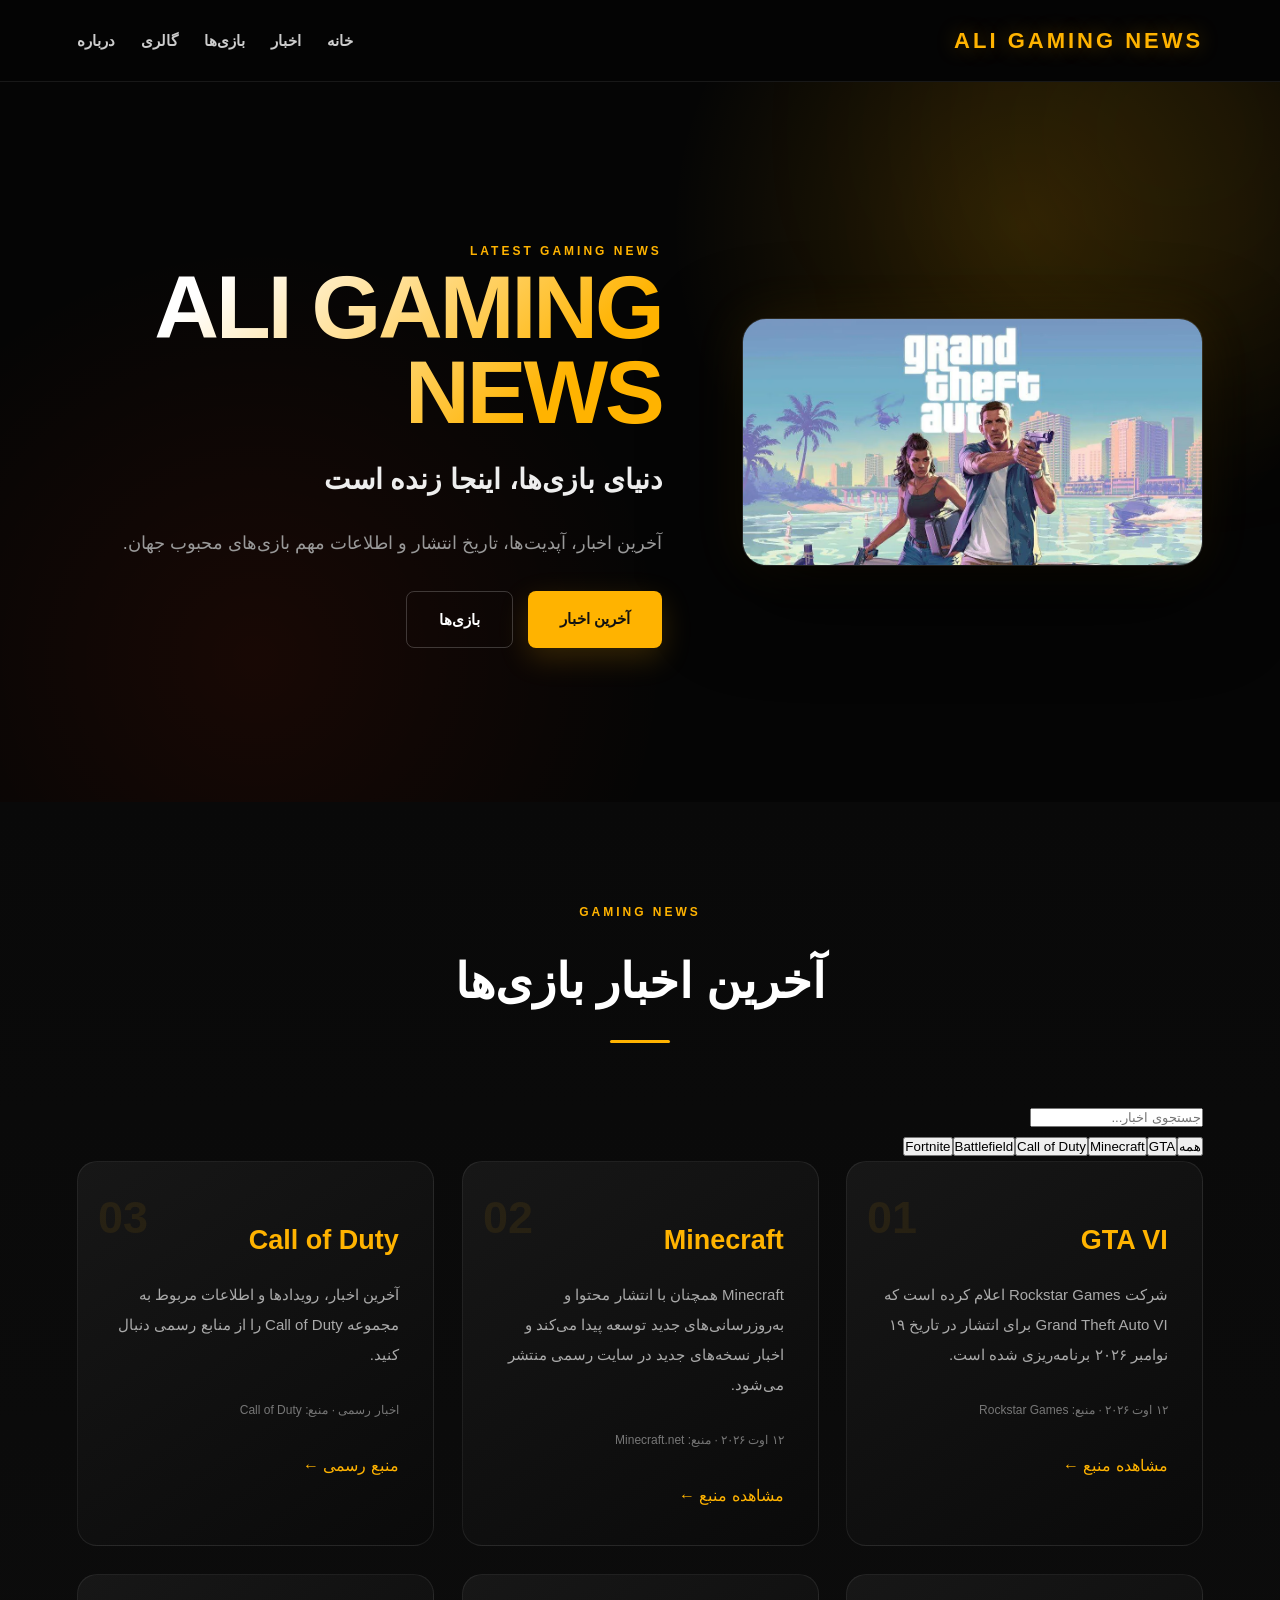
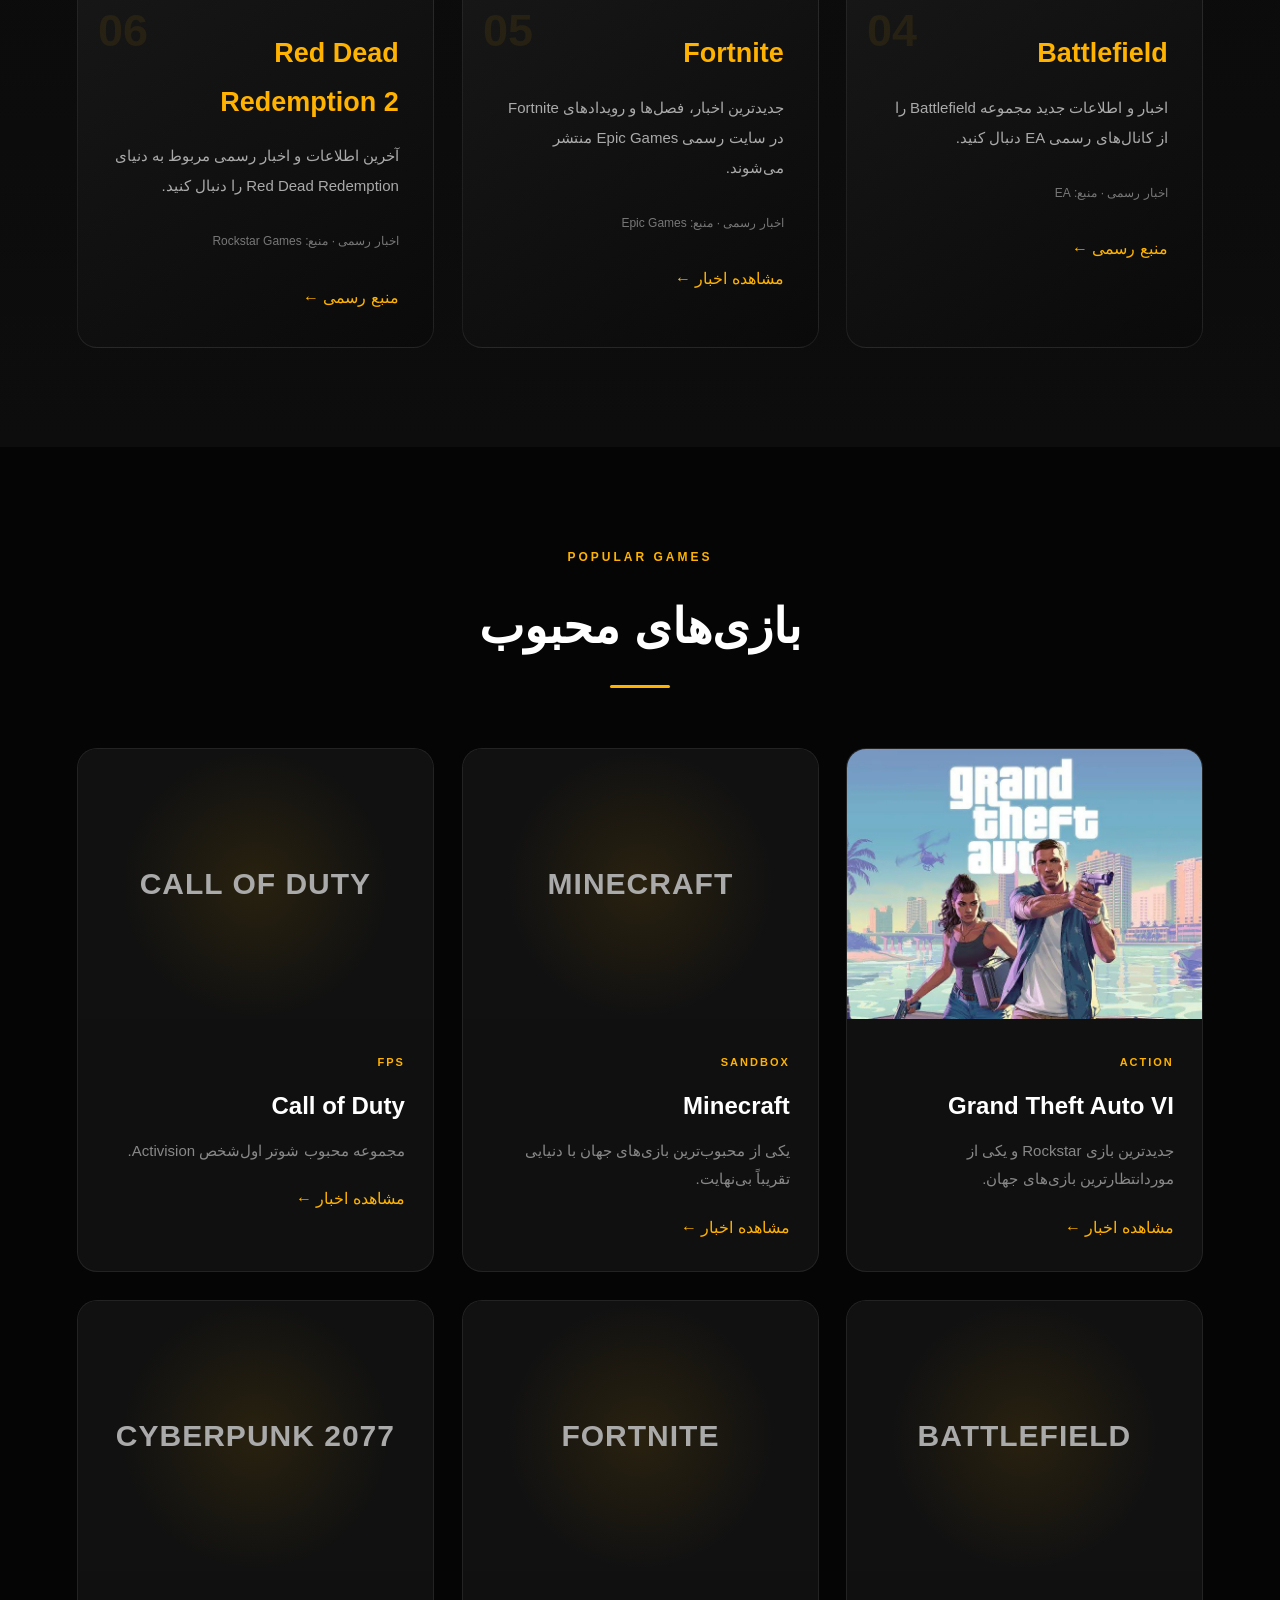
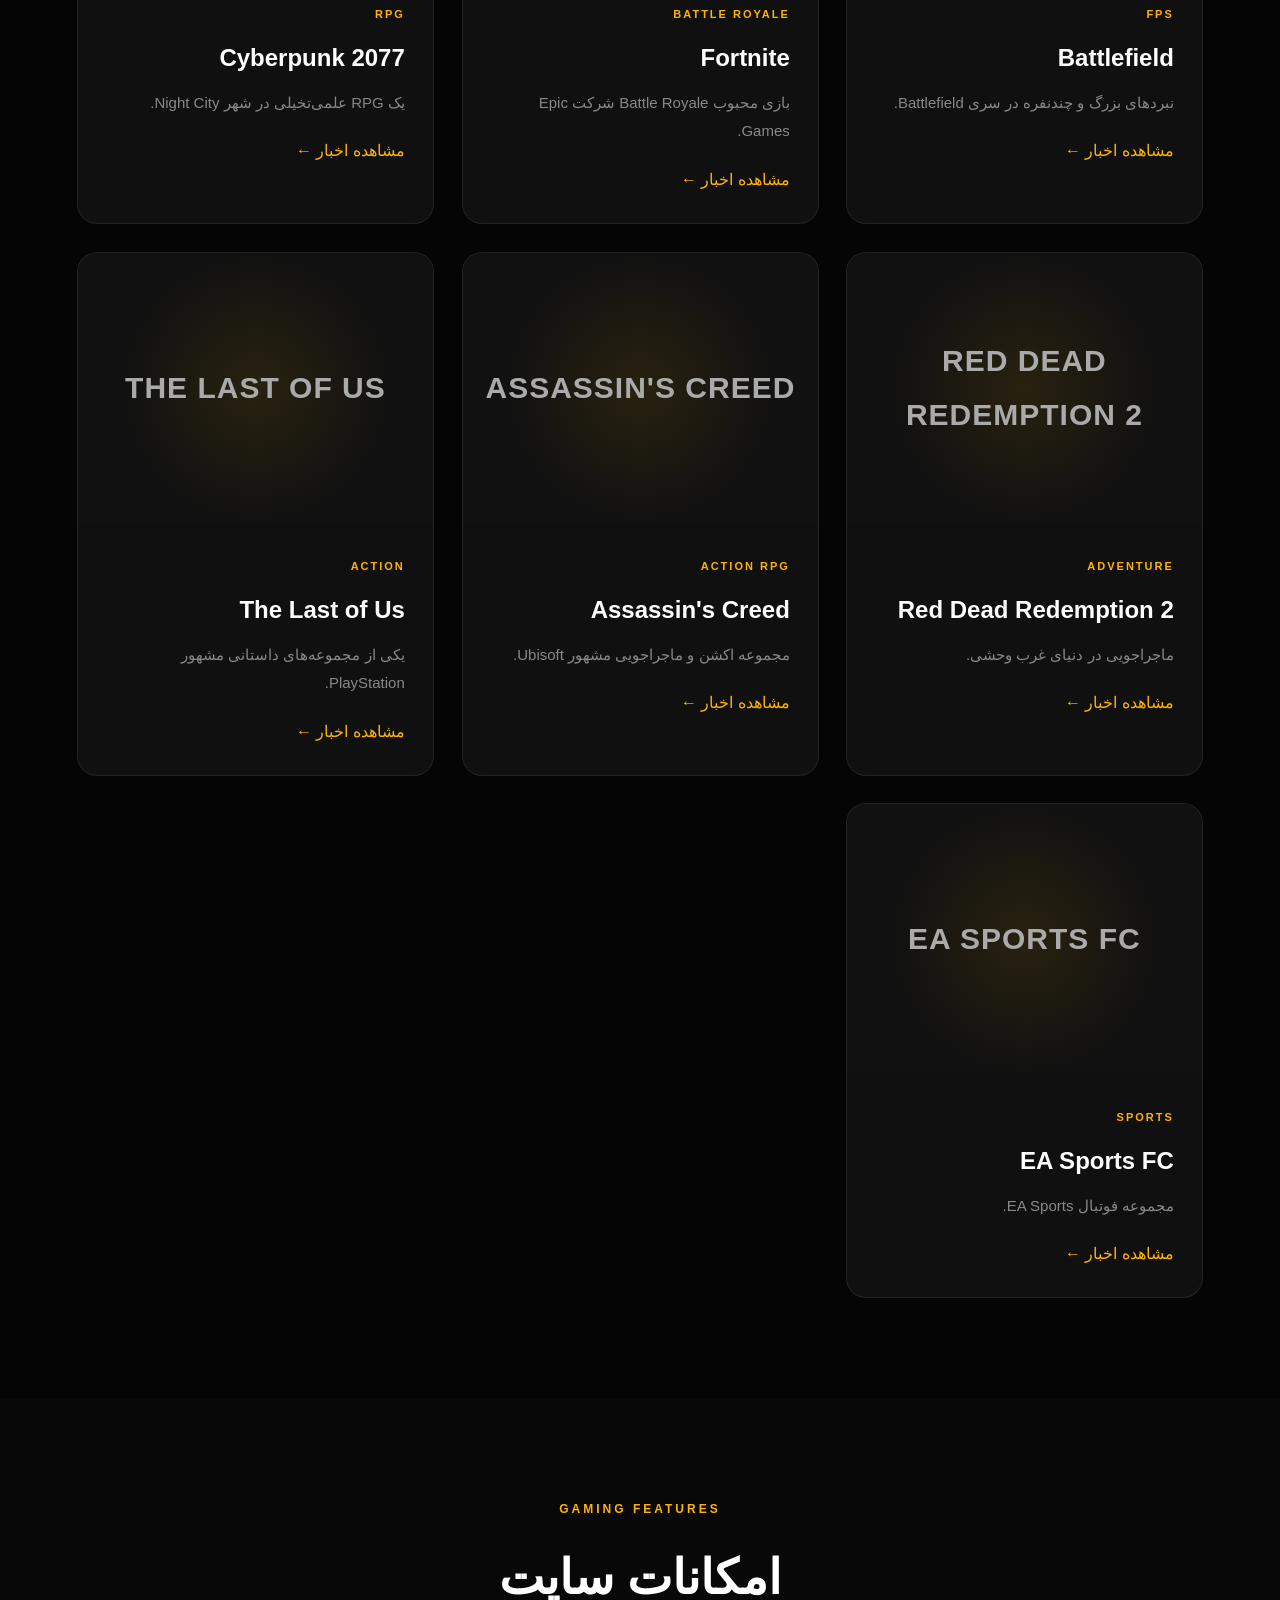
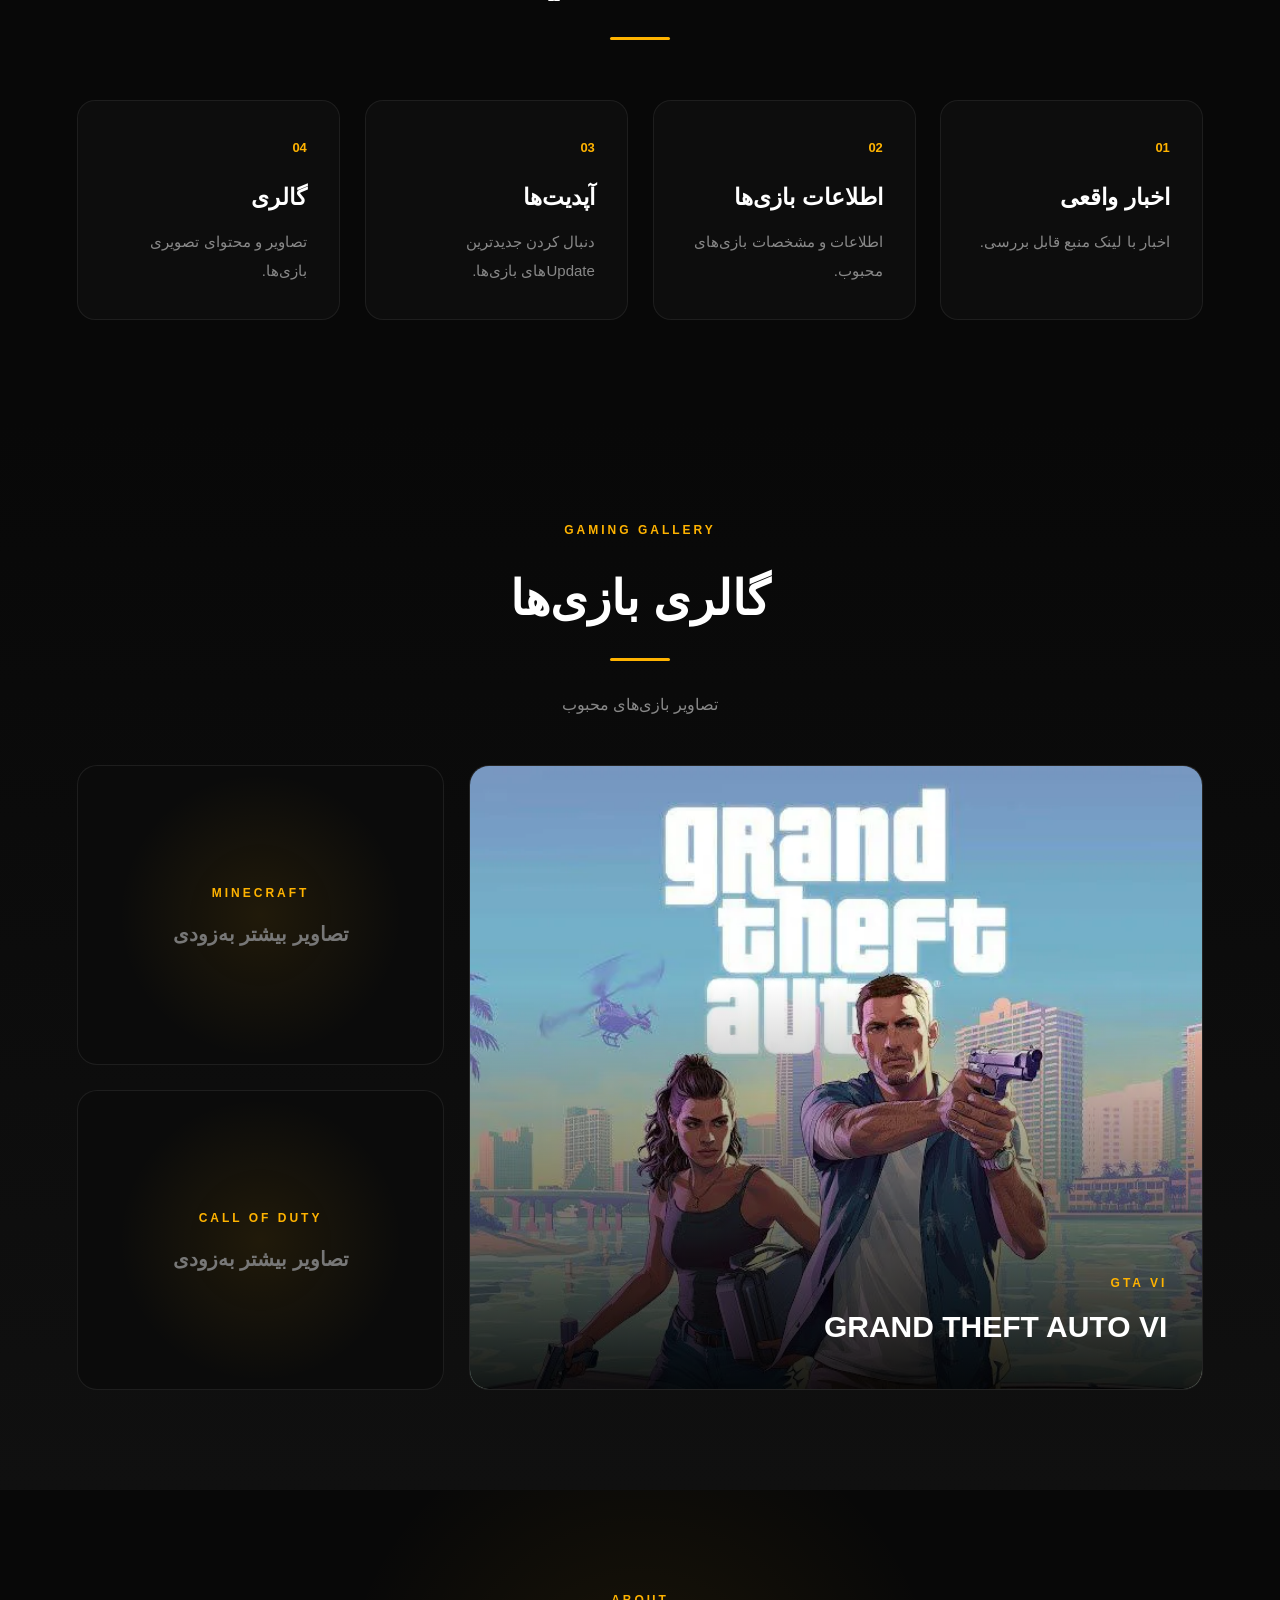
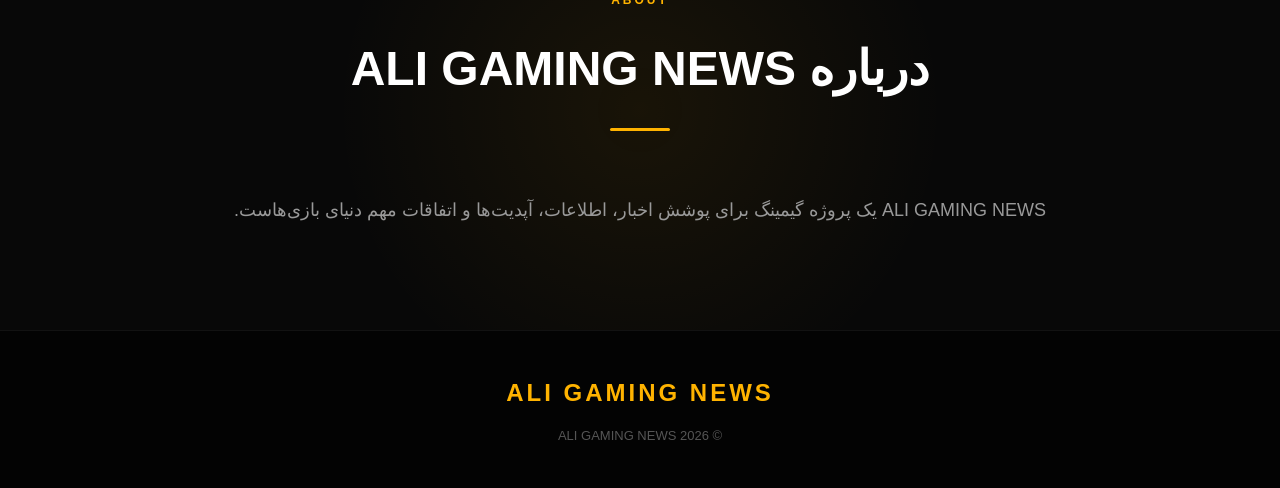
==== commit 47f96716: "Update index.html" ====
--- a/index.html
+++ b/index.html
@@ -786,6 +786,6 @@
 
 </footer>
 
-
+<script src="script.js"></script>
 </body>
 </html>
--- a/style.css
+++ b/style.css
@@ -647,3 +647,334 @@
 grid-row: auto;
 }
 }
+/* =========================================
+   ALI GAMING NEWS - VISUAL UPGRADE
+   ========================================= */
+
+body {
+  overflow-x: hidden;
+}
+
+/* ---------- HEADER ---------- */
+
+.header {
+  min-height: 82px;
+  padding: 0 6%;
+}
+
+.logo {
+  font-size: 22px;
+  white-space: nowrap;
+}
+
+nav {
+  gap: 26px;
+}
+
+nav a {
+  font-size: 15px;
+  font-weight: 600;
+}
+
+
+/* ---------- HERO ---------- */
+
+.hero {
+  min-height: 720px;
+  padding: 80px 6%;
+  gap: 80px;
+}
+
+.hero-image {
+  width: min(55%, 760px);
+  max-width: 760px;
+  border-radius: 24px;
+}
+
+.hero-content {
+  max-width: 600px;
+}
+
+.hero-content h1 {
+  font-size: clamp(55px, 7vw, 105px);
+  letter-spacing: -3px;
+  line-height: .95;
+}
+
+.hero-content h2 {
+  font-size: 28px;
+  margin-top: 20px;
+}
+
+.hero-content p {
+  font-size: 18px;
+  line-height: 2;
+  max-width: 560px;
+}
+
+
+/* ---------- GENERAL SECTIONS ---------- */
+
+.section,
+.games,
+.features,
+.gallery,
+.about {
+  padding: 100px 6%;
+}
+
+.section h2,
+.games h2,
+.features h2,
+.gallery h2,
+.about h2 {
+  font-size: clamp(32px, 4vw, 48px);
+  margin-bottom: 60px;
+}
+
+
+/* ---------- NEWS ---------- */
+
+.cards {
+  max-width: 1350px;
+  grid-template-columns: repeat(3, 1fr);
+  gap: 28px;
+}
+
+.card {
+  min-height: 310px;
+  padding: 34px;
+  border-radius: 20px;
+}
+
+.card h3 {
+  font-size: 27px;
+  margin-top: 20px;
+}
+
+.card p {
+  font-size: 15px;
+  line-height: 2;
+  color: #aaa;
+}
+
+.card small {
+  color: #777;
+  font-size: 12px;
+}
+
+
+/* ---------- GAMES ---------- */
+
+.game-grid {
+  max-width: 1350px;
+  grid-template-columns: repeat(3, 1fr);
+  gap: 28px;
+}
+
+.game-card {
+  min-height: 450px;
+  border-radius: 20px;
+}
+
+.game-image,
+.game-placeholder {
+  height: 270px;
+}
+
+.game-placeholder {
+  font-size: 30px;
+  letter-spacing: 1px;
+}
+
+.game-content {
+  padding: 28px;
+}
+
+.game-content h3 {
+  font-size: 24px;
+}
+
+.game-content p {
+  font-size: 15px;
+  line-height: 1.9;
+}
+
+
+/* ---------- FEATURES ---------- */
+
+.feature-grid {
+  max-width: 1250px;
+  gap: 25px;
+}
+
+.feature {
+  min-height: 220px;
+  padding: 32px;
+  border-radius: 18px;
+}
+
+.feature h3 {
+  font-size: 23px;
+}
+
+.feature p {
+  font-size: 15px;
+  line-height: 1.9;
+}
+
+
+/* ---------- GALLERY ---------- */
+
+.gallery-grid {
+  max-width: 1350px;
+  grid-template-columns: 2fr 1fr;
+  grid-template-rows: 300px 300px;
+  gap: 25px;
+}
+
+.gallery-item {
+  border-radius: 20px;
+}
+
+.gallery-overlay {
+  padding: 35px;
+}
+
+.gallery-overlay h3 {
+  font-size: 30px;
+}
+
+
+/* ---------- ABOUT ---------- */
+
+.about {
+  min-height: 400px;
+  display: flex;
+  flex-direction: column;
+  justify-content: center;
+}
+
+.about p {
+  max-width: 850px;
+  font-size: 18px;
+  line-height: 2.2;
+}
+
+
+/* ---------- BUTTONS ---------- */
+
+.button {
+  padding: 14px 32px;
+  font-size: 15px;
+}
+
+
+/* ---------- HOVER EFFECTS ---------- */
+
+.card,
+.game-card,
+.feature,
+.gallery-item {
+  will-change: transform;
+}
+
+.card:hover,
+.game-card:hover,
+.feature:hover {
+  transform: translateY(-8px);
+}
+
+
+/* ---------- MOBILE ---------- */
+
+@media (max-width: 950px) {
+
+  .hero {
+    min-height: auto;
+    padding-top: 70px;
+    padding-bottom: 80px;
+    gap: 45px;
+  }
+
+  .hero-image {
+    width: 100%;
+  }
+
+  .hero-content {
+    width: 100%;
+  }
+
+  .cards,
+  .game-grid {
+    grid-template-columns: repeat(2, 1fr);
+  }
+
+  .feature-grid {
+    grid-template-columns: repeat(2, 1fr);
+  }
+
+}
+
+
+@media (max-width: 600px) {
+
+  .header {
+    min-height: 75px;
+    padding: 15px 5%;
+  }
+
+  .logo {
+    font-size: 18px;
+  }
+
+  nav {
+    gap: 12px;
+  }
+
+  nav a {
+    font-size: 11px;
+  }
+
+  .hero {
+    padding: 55px 5%;
+  }
+
+  .hero-content h1 {
+    font-size: 52px;
+    letter-spacing: -2px;
+  }
+
+  .hero-content h2 {
+    font-size: 21px;
+  }
+
+  .hero-content p {
+    font-size: 15px;
+  }
+
+  .cards,
+  .game-grid,
+  .feature-grid {
+    grid-template-columns: 1fr;
+  }
+
+  .card {
+    min-height: auto;
+  }
+
+  .game-card {
+    min-height: auto;
+  }
+
+  .game-image,
+  .game-placeholder {
+    height: 240px;
+  }
+
+  .gallery-grid {
+    grid-template-columns: 1fr;
+    grid-template-rows: 300px 220px 220px;
+  }
+
+}
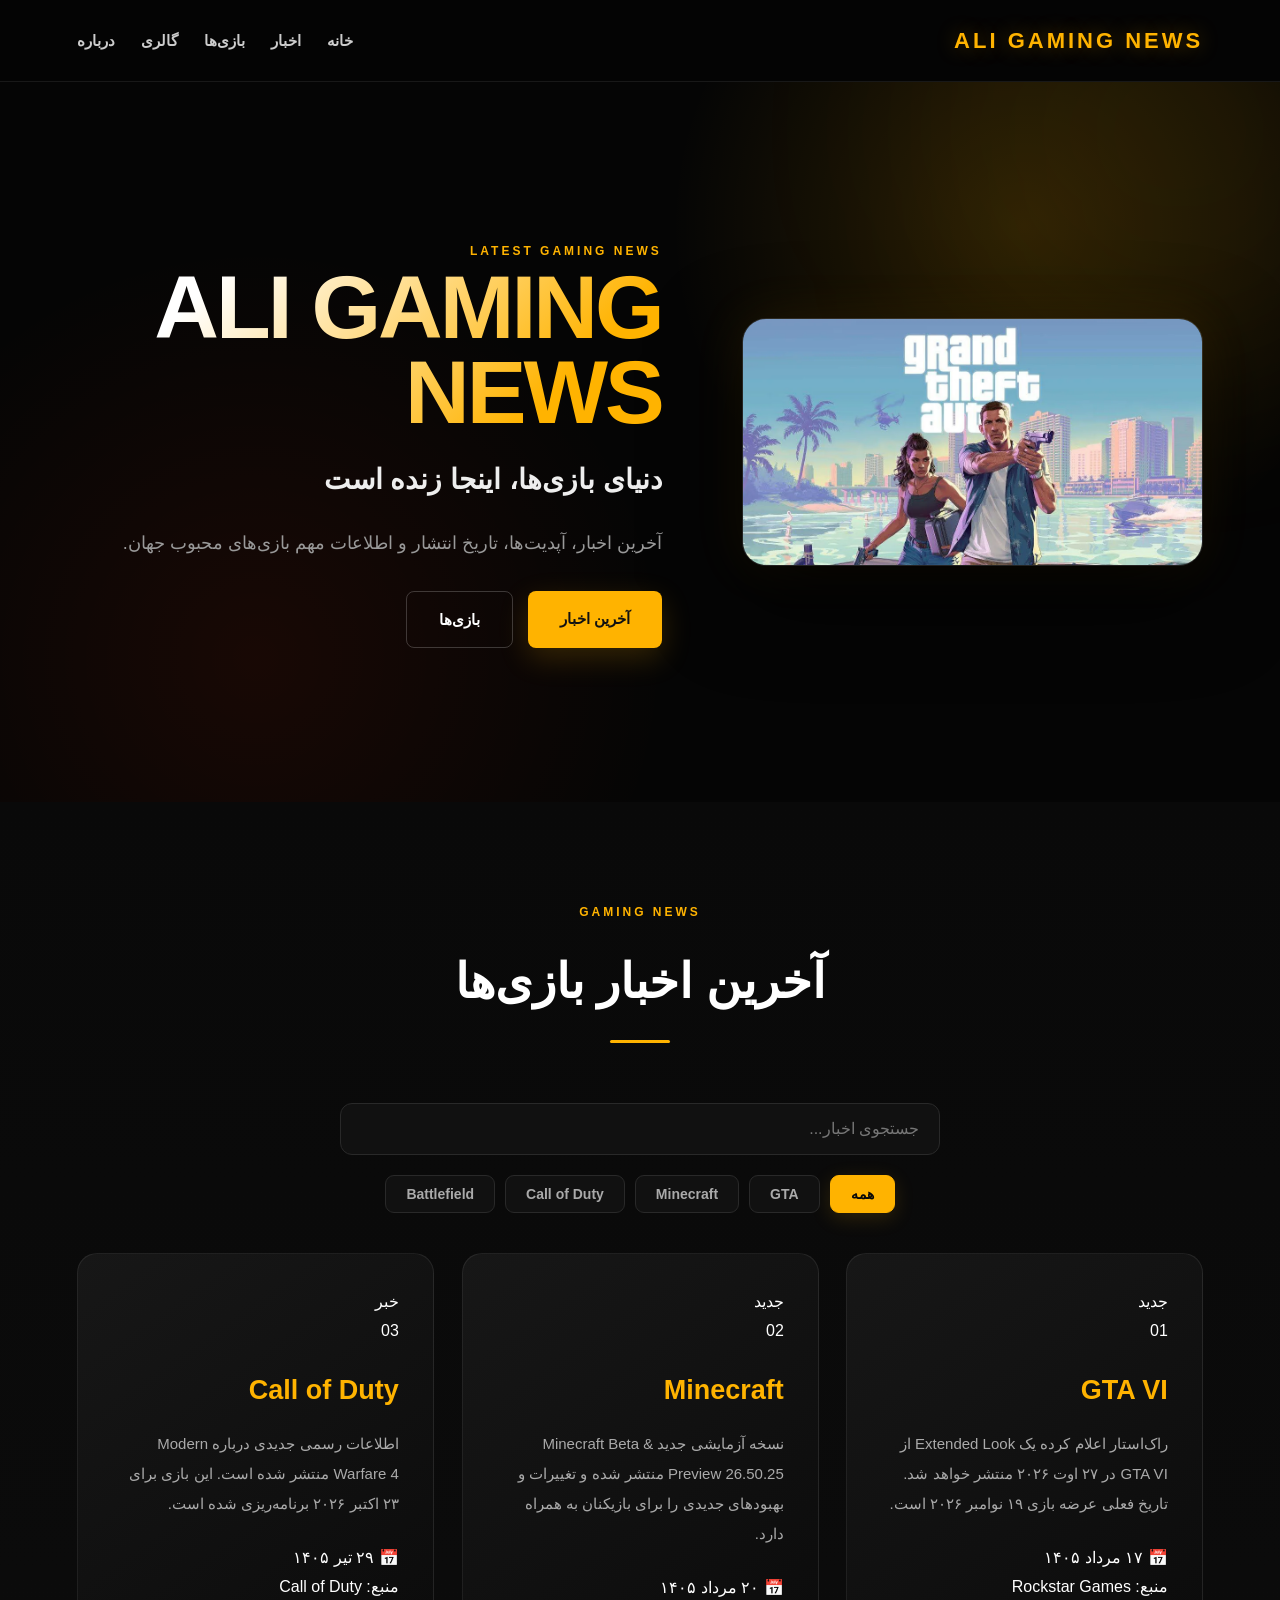
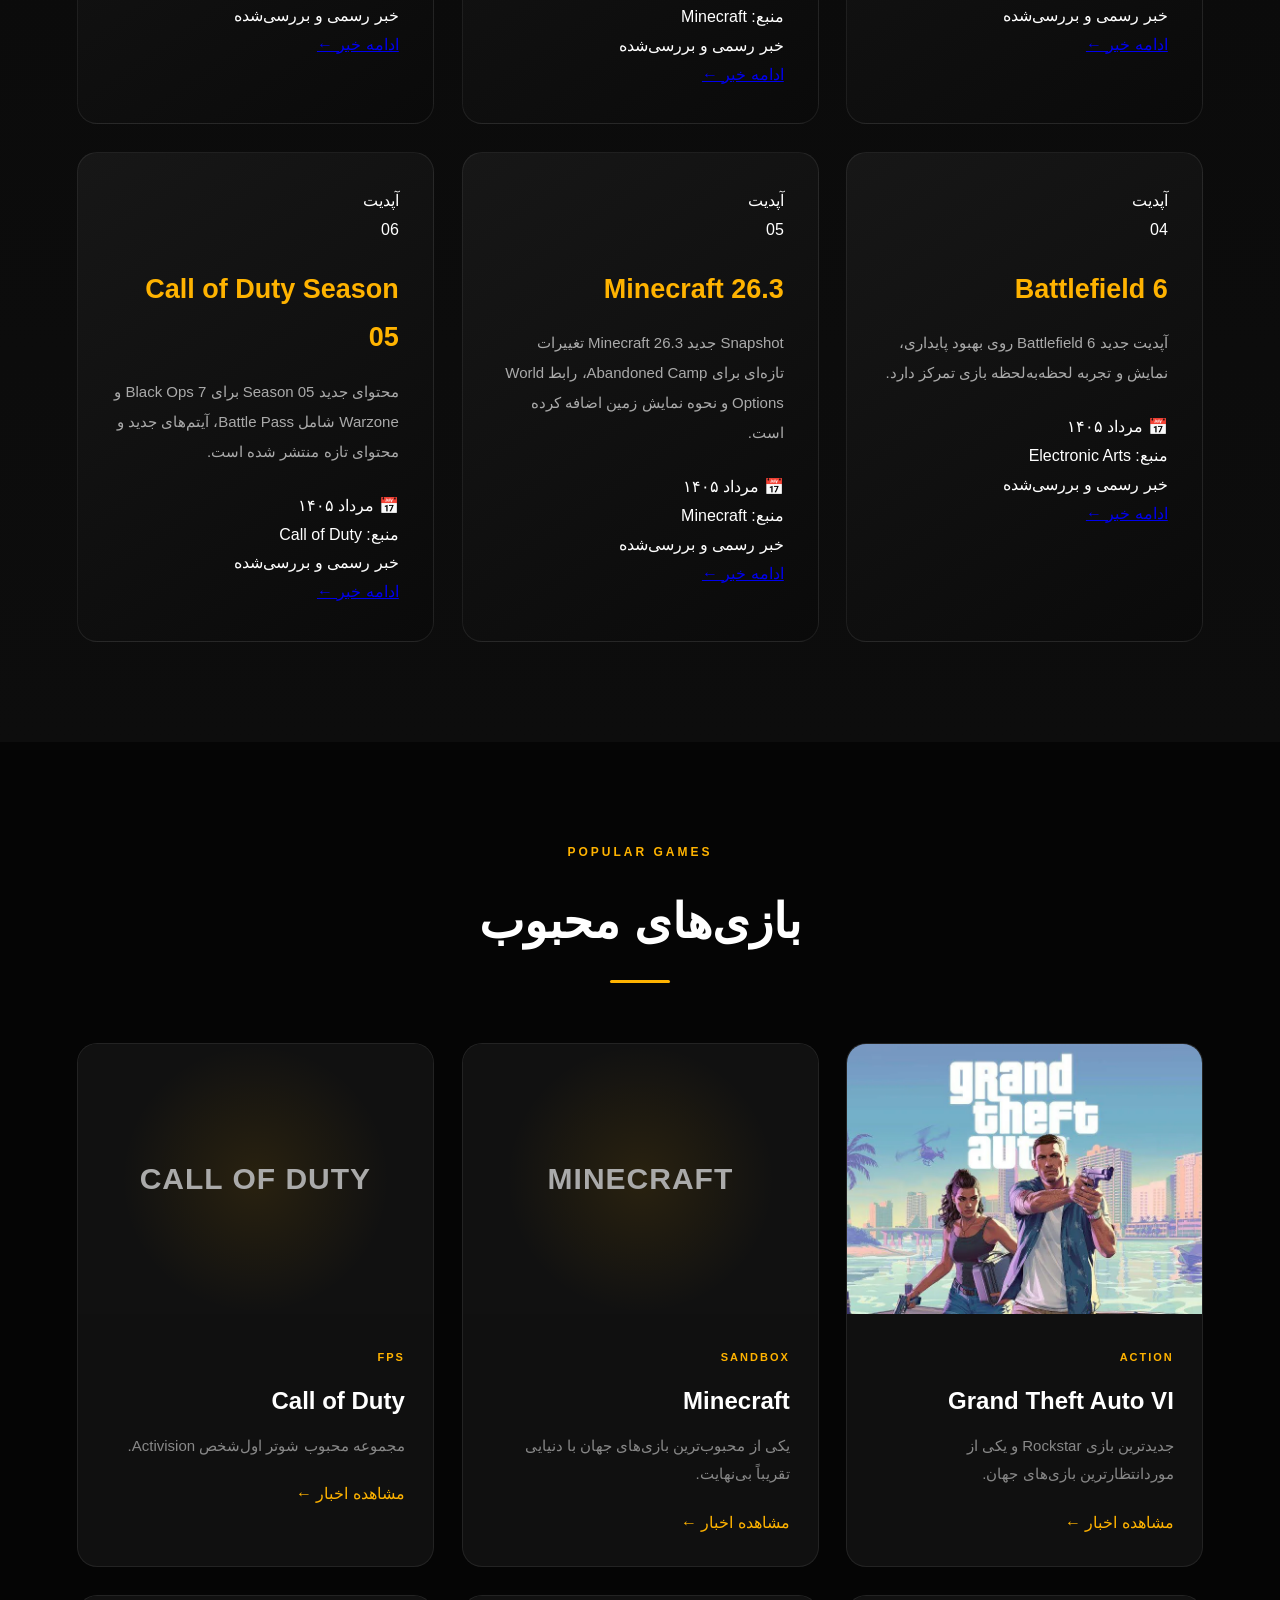
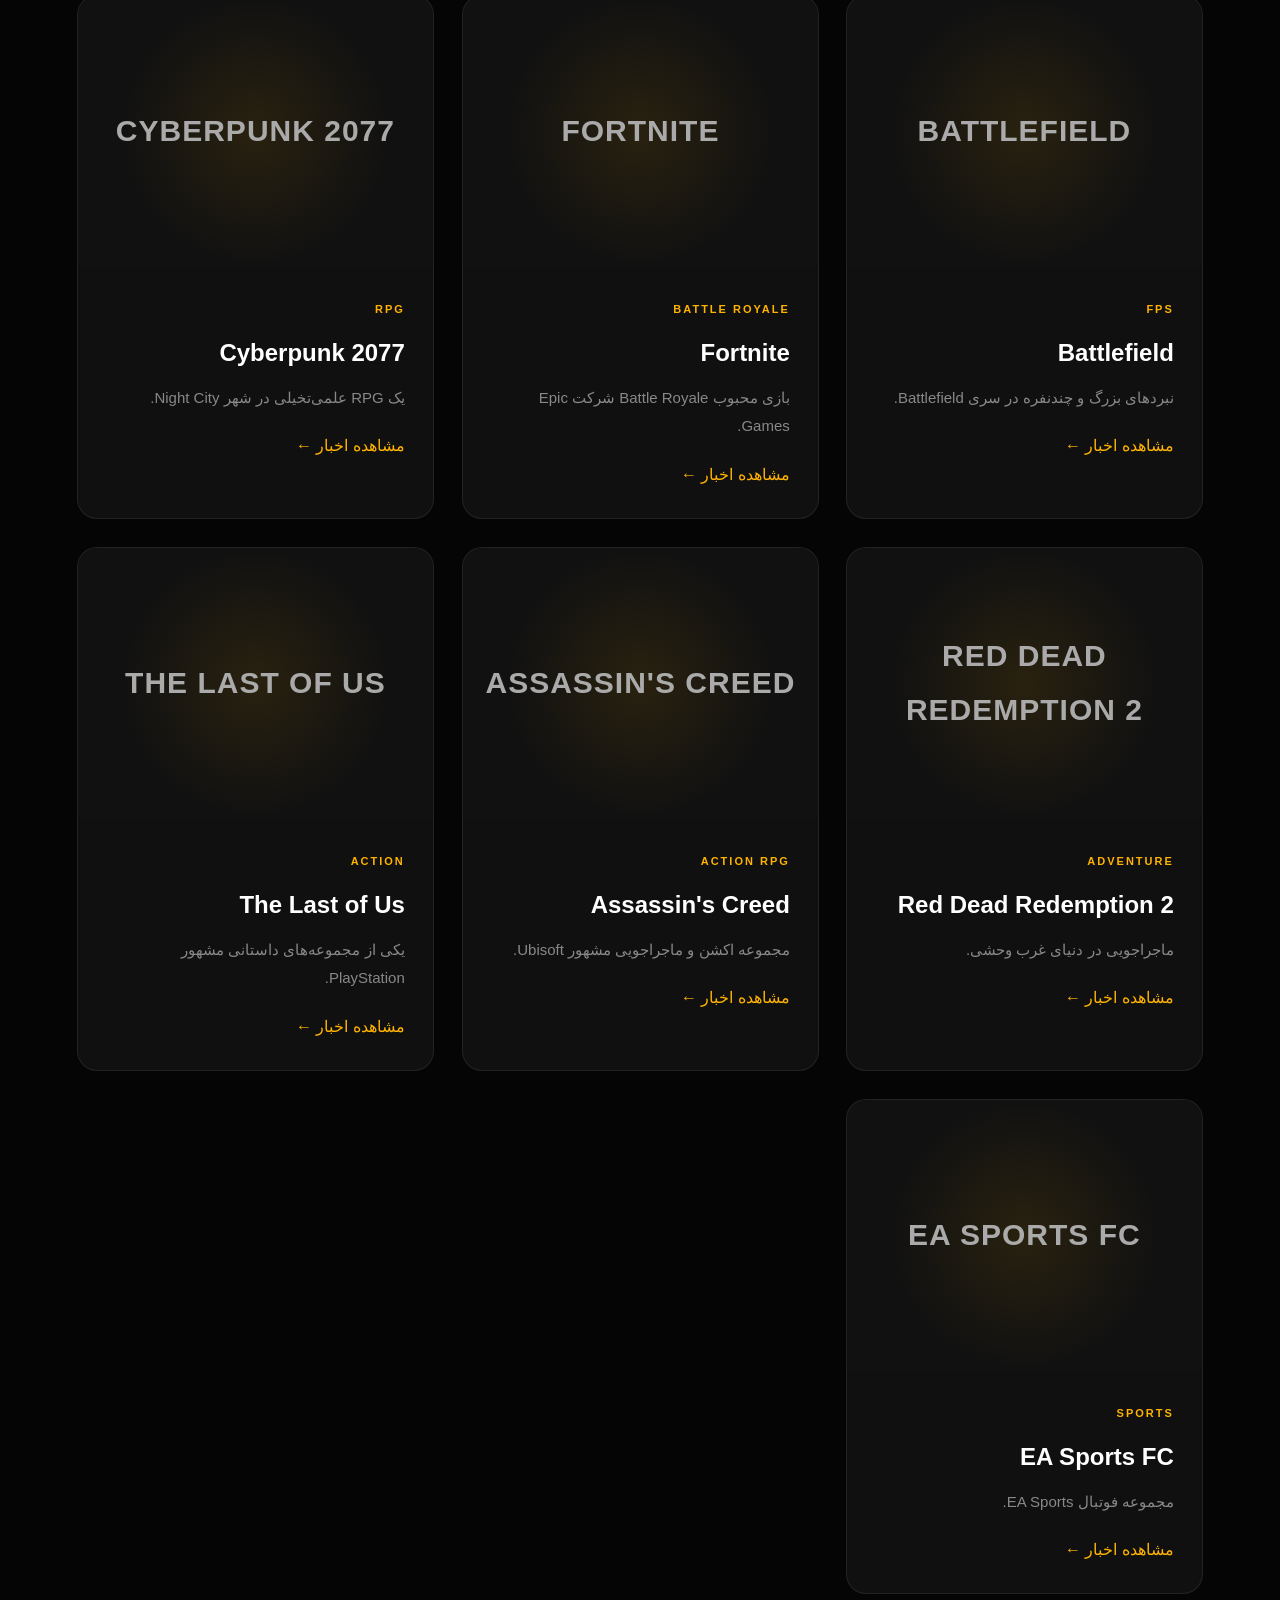
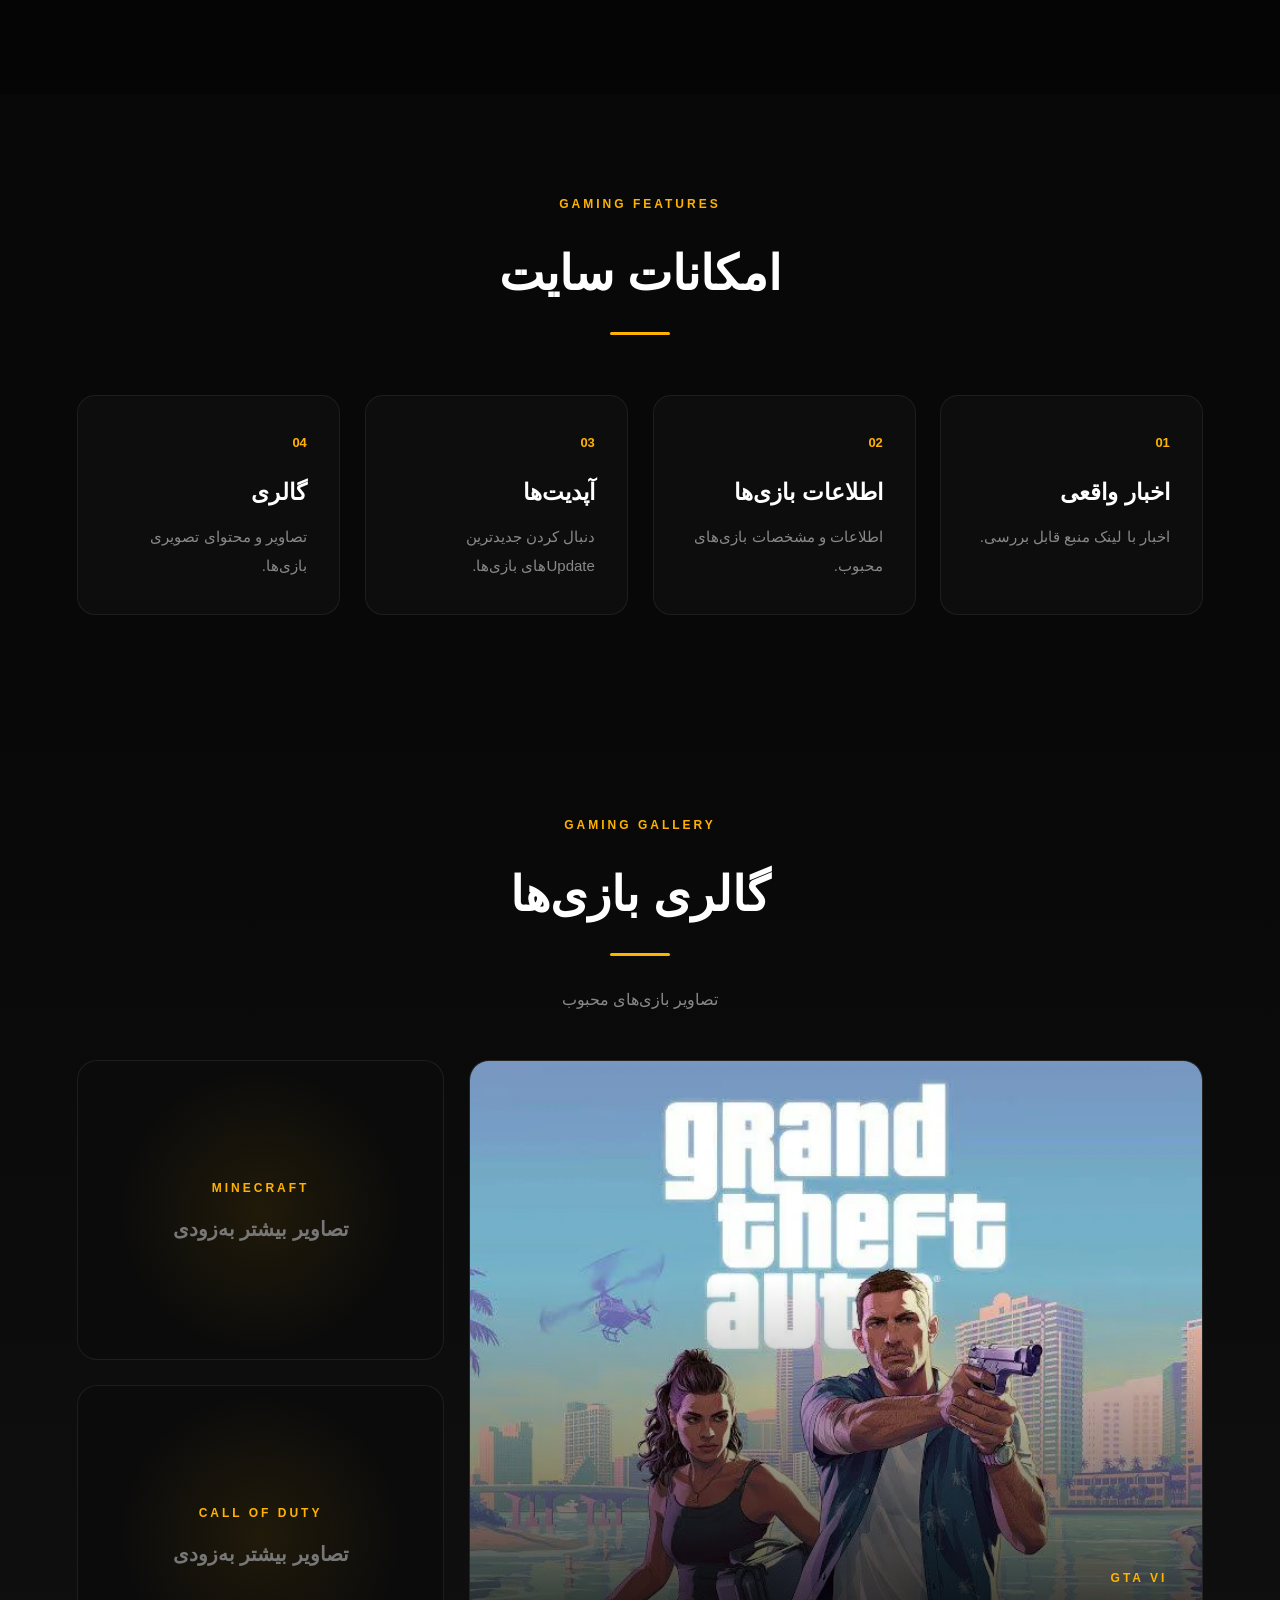
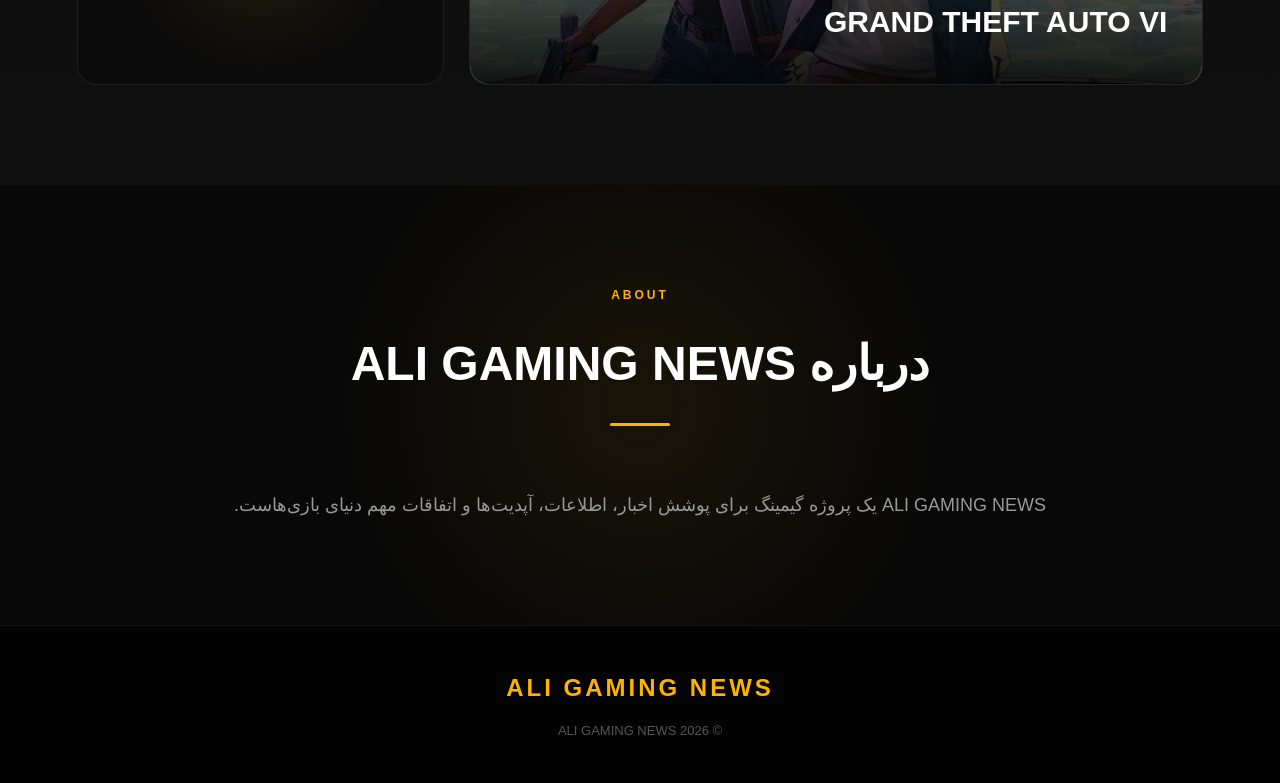
==== commit 964381b5: "Update index.html" ====
--- a/index.html
+++ b/index.html
@@ -219,7 +219,7 @@
       </div>
 
       <h3>
-        Fortnite
+     href="news-fortnite.html"
       </h3>
 
       <p>
--- a/style.css
+++ b/style.css
@@ -978,3 +978,135 @@
   }
 
 }
+/* ===== NEWS SEARCH & FILTER ===== */
+
+#news .news-search {
+    display: block;
+    width: min(600px, 90%);
+    height: 52px;
+    margin: 0 auto 20px;
+    padding: 0 20px;
+
+    background: #111;
+    color: #fff;
+
+    border: 1px solid #292929;
+    border-radius: 12px;
+
+    font-family: inherit;
+    font-size: 16px;
+
+    outline: none;
+    direction: rtl;
+
+    transition: .25s ease;
+}
+
+#news .news-search::placeholder {
+    color: #777;
+}
+
+#news .news-search:focus {
+    border-color: #ffb300;
+    box-shadow: 0 0 20px rgba(255,179,0,.12);
+}
+
+
+/* FILTER BAR */
+
+#news .news-filters {
+    display: flex;
+    justify-content: center;
+    align-items: center;
+
+    gap: 10px;
+    flex-wrap: wrap;
+
+    margin: 0 auto 40px;
+}
+
+
+/* FILTER BUTTON */
+
+#news .news-filter {
+    appearance: none;
+
+    padding: 10px 20px;
+
+    background: #111;
+    color: #aaa;
+
+    border: 1px solid #292929;
+    border-radius: 9px;
+
+    font-family: inherit;
+    font-size: 14px;
+    font-weight: 600;
+
+    cursor: pointer;
+
+    transition:
+        background .25s ease,
+        color .25s ease,
+        border-color .25s ease,
+        transform .25s ease;
+}
+
+#news .news-filter:hover {
+    color: #fff;
+    border-color: #ffb300;
+    transform: translateY(-2px);
+}
+
+
+/* ACTIVE */
+
+#news .news-filter.active {
+    background: #ffb300;
+    color: #080808;
+
+    border-color: #ffb300;
+
+    box-shadow:
+        0 5px 20px rgba(255,179,0,.15);
+}
+
+
+/* NO RESULTS */
+
+#news .no-news-results {
+    width: min(700px, 90%);
+    margin: 30px auto;
+    padding: 35px;
+
+    text-align: center;
+
+    background: #101010;
+    color: #888;
+
+    border: 1px solid #252525;
+    border-radius: 15px;
+}
+
+
+/* MOBILE */
+
+@media (max-width: 600px) {
+
+    #news .news-search {
+        width: 90%;
+        height: 48px;
+        font-size: 14px;
+    }
+
+    #news .news-filters {
+        gap: 7px;
+        padding: 0 10px;
+    }
+
+    #news .news-filter {
+        padding: 8px 13px;
+        font-size: 12px;
+    }
+
+}
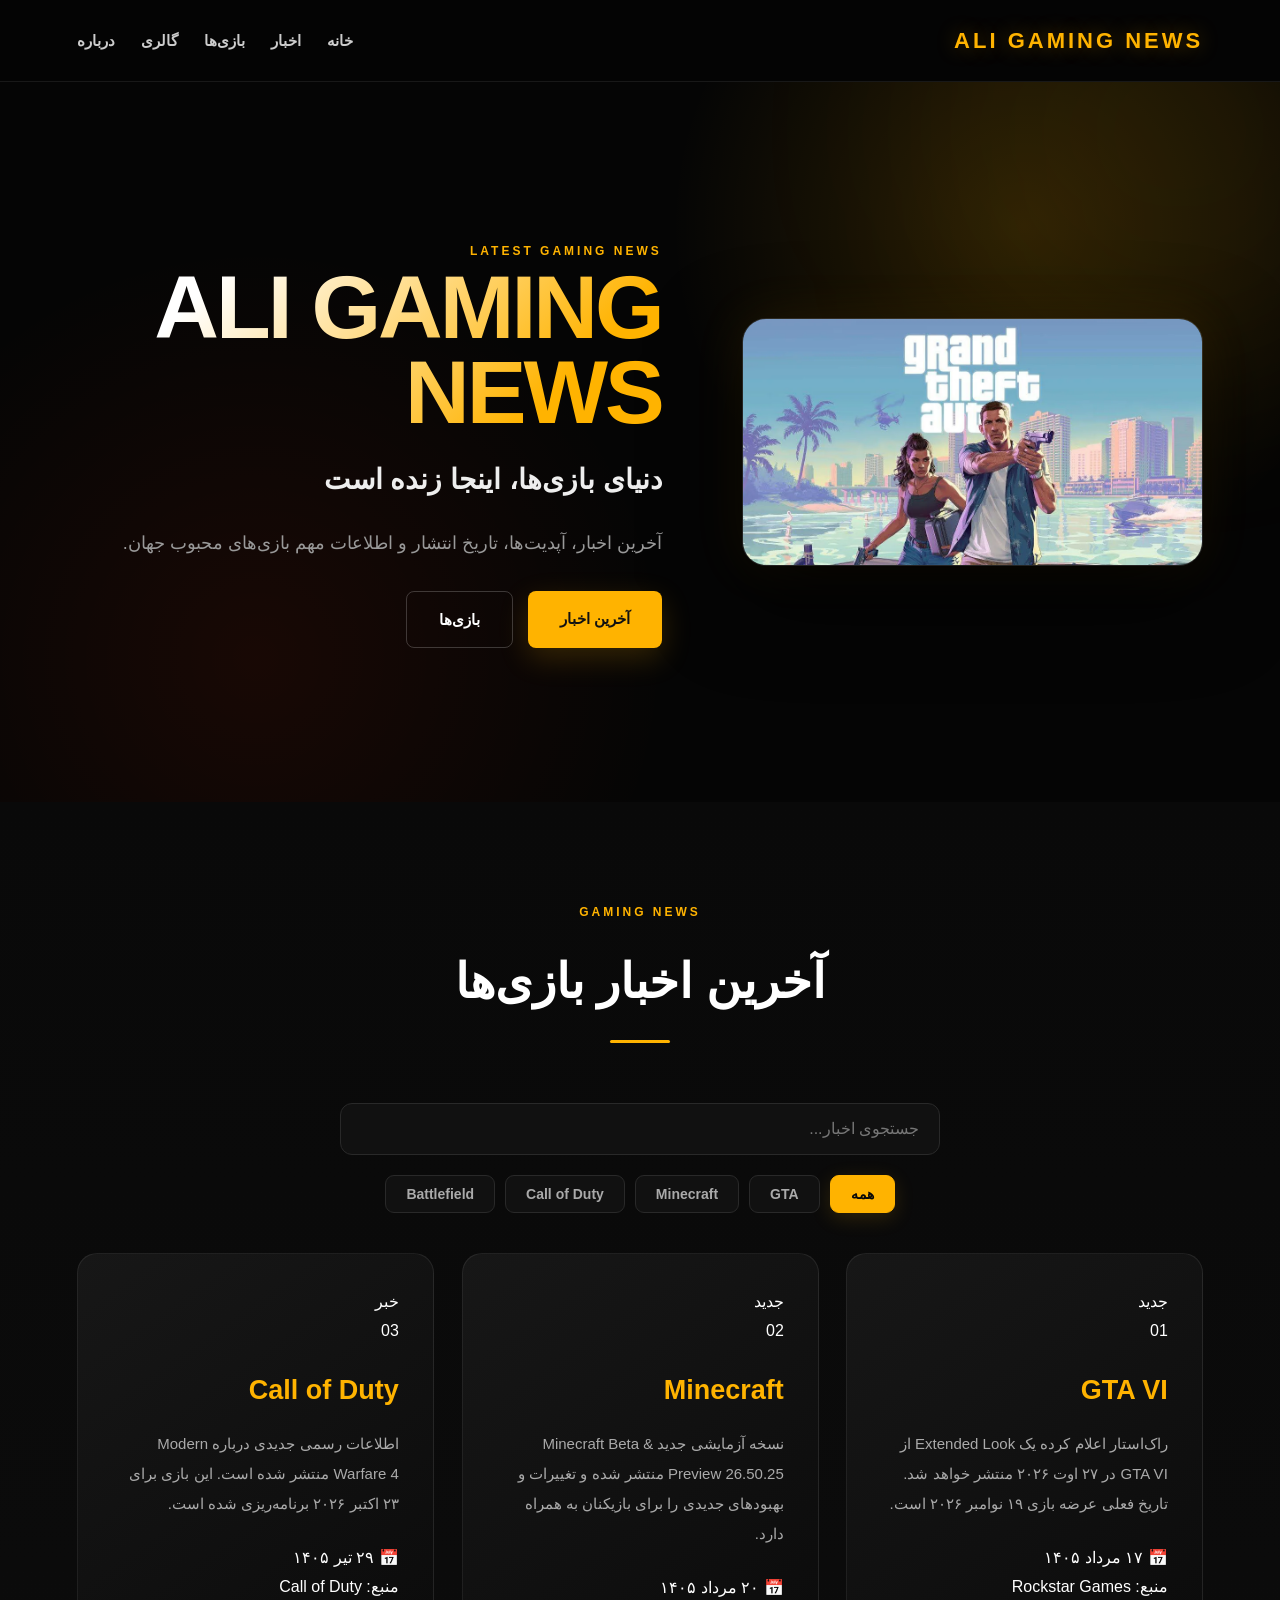
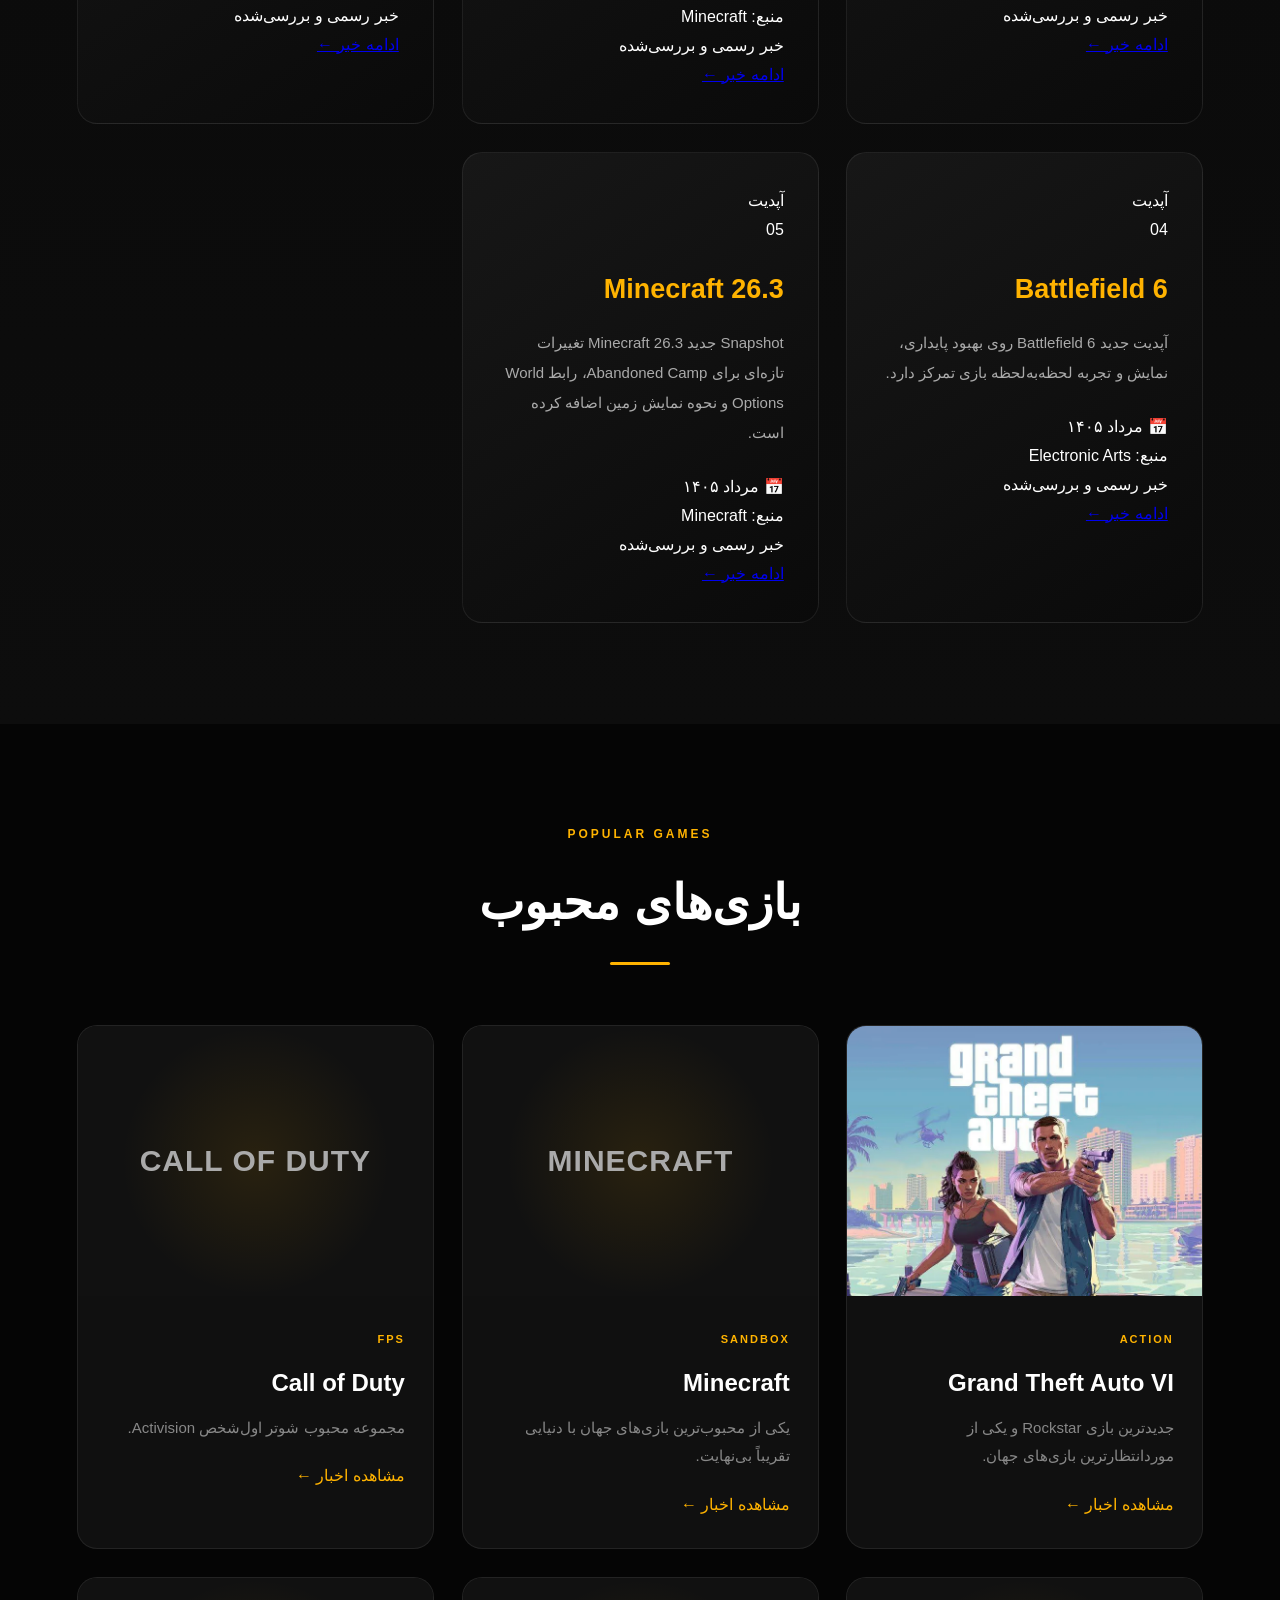
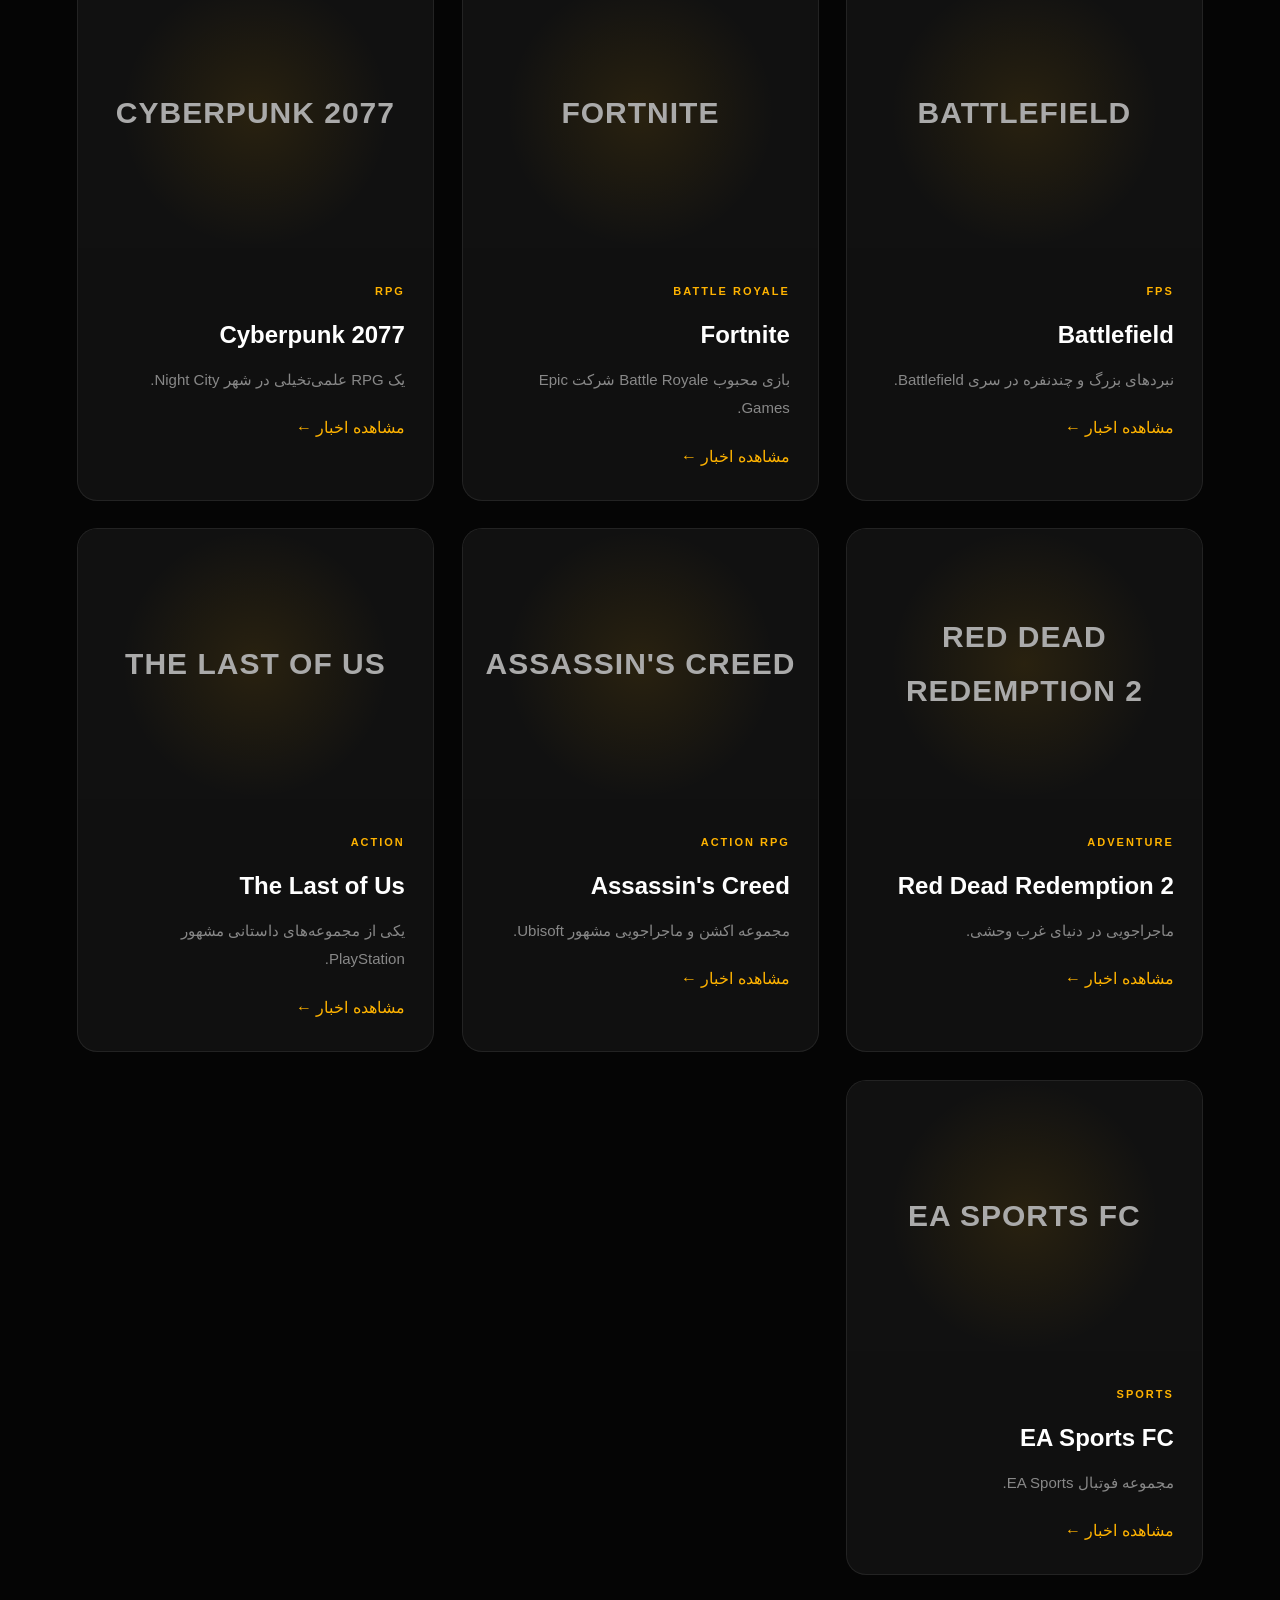
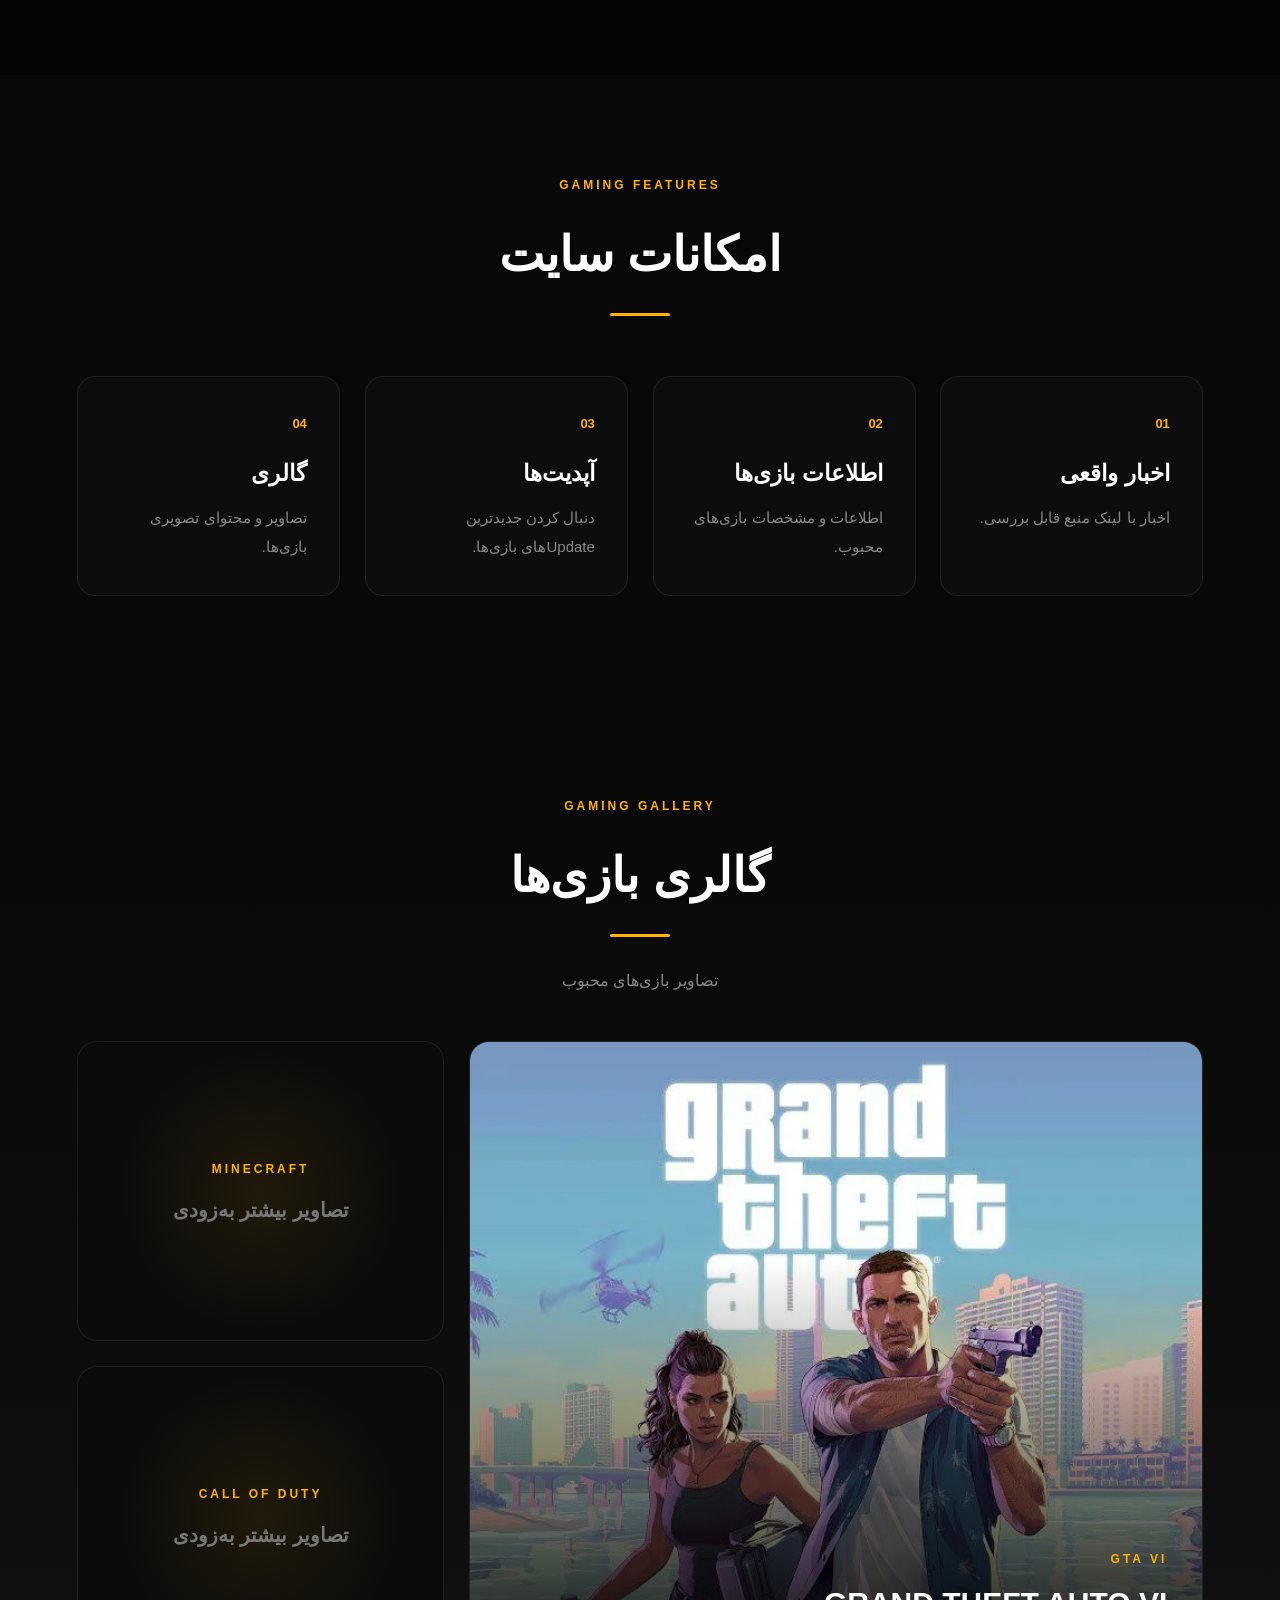
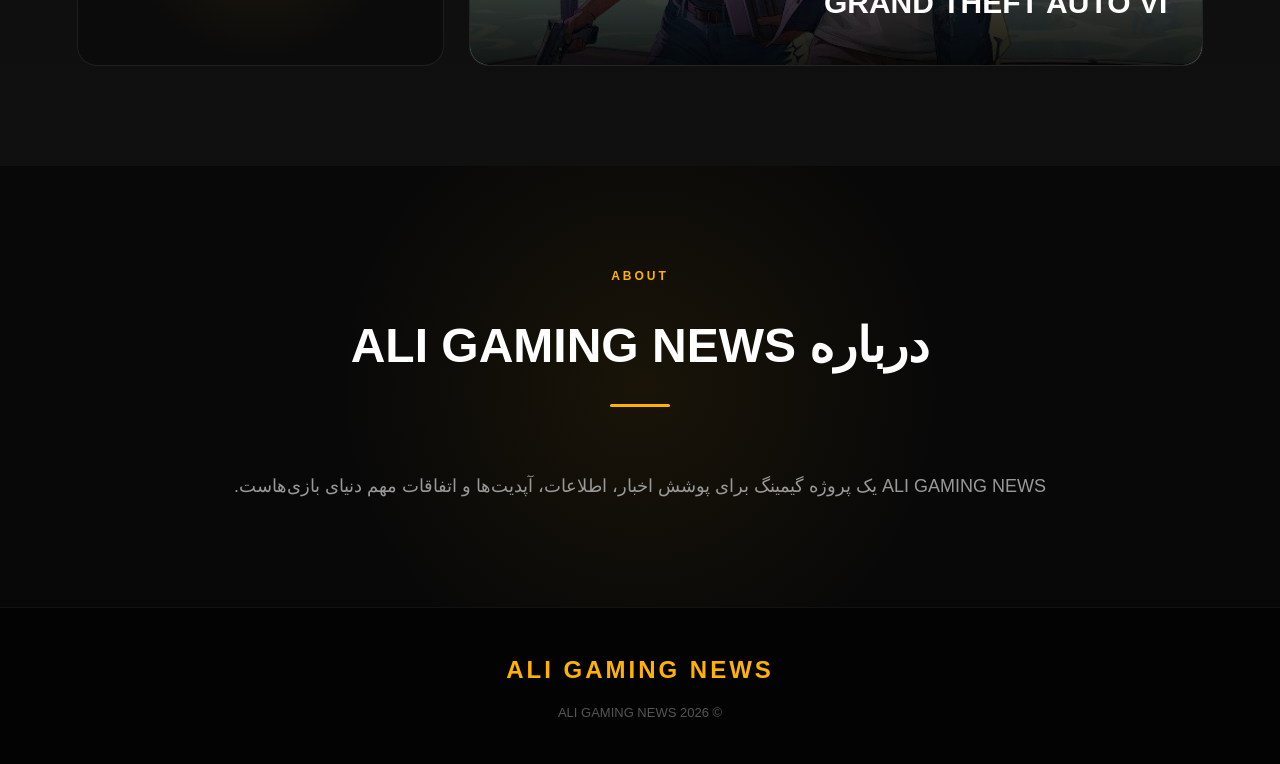
==== commit 3732ff56: "Update index.html" ====
--- a/index.html
+++ b/index.html
@@ -211,39 +211,6 @@
 
     </article>
 
-
-    <article class="card">
-
-      <div class="card-number">
-        05
-      </div>
-
-      <h3>
-     href="news-fortnite.html"
-      </h3>
-
-      <p>
-        جدیدترین اخبار، فصل‌ها و رویدادهای Fortnite
-        در سایت رسمی Epic Games منتشر می‌شوند.
-      </p>
-
-      <small>
-        اخبار رسمی · منبع: Epic Games
-      </small>
-
-      <br><br>
-
-      <a
-        href="https://www.fortnite.com/news"
-        target="_blank"
-        class="read-more"
-      >
-        مشاهده اخبار ←
-      </a>
-
-    </article>
-
-
     <article class="card">
 
       <div class="card-number">
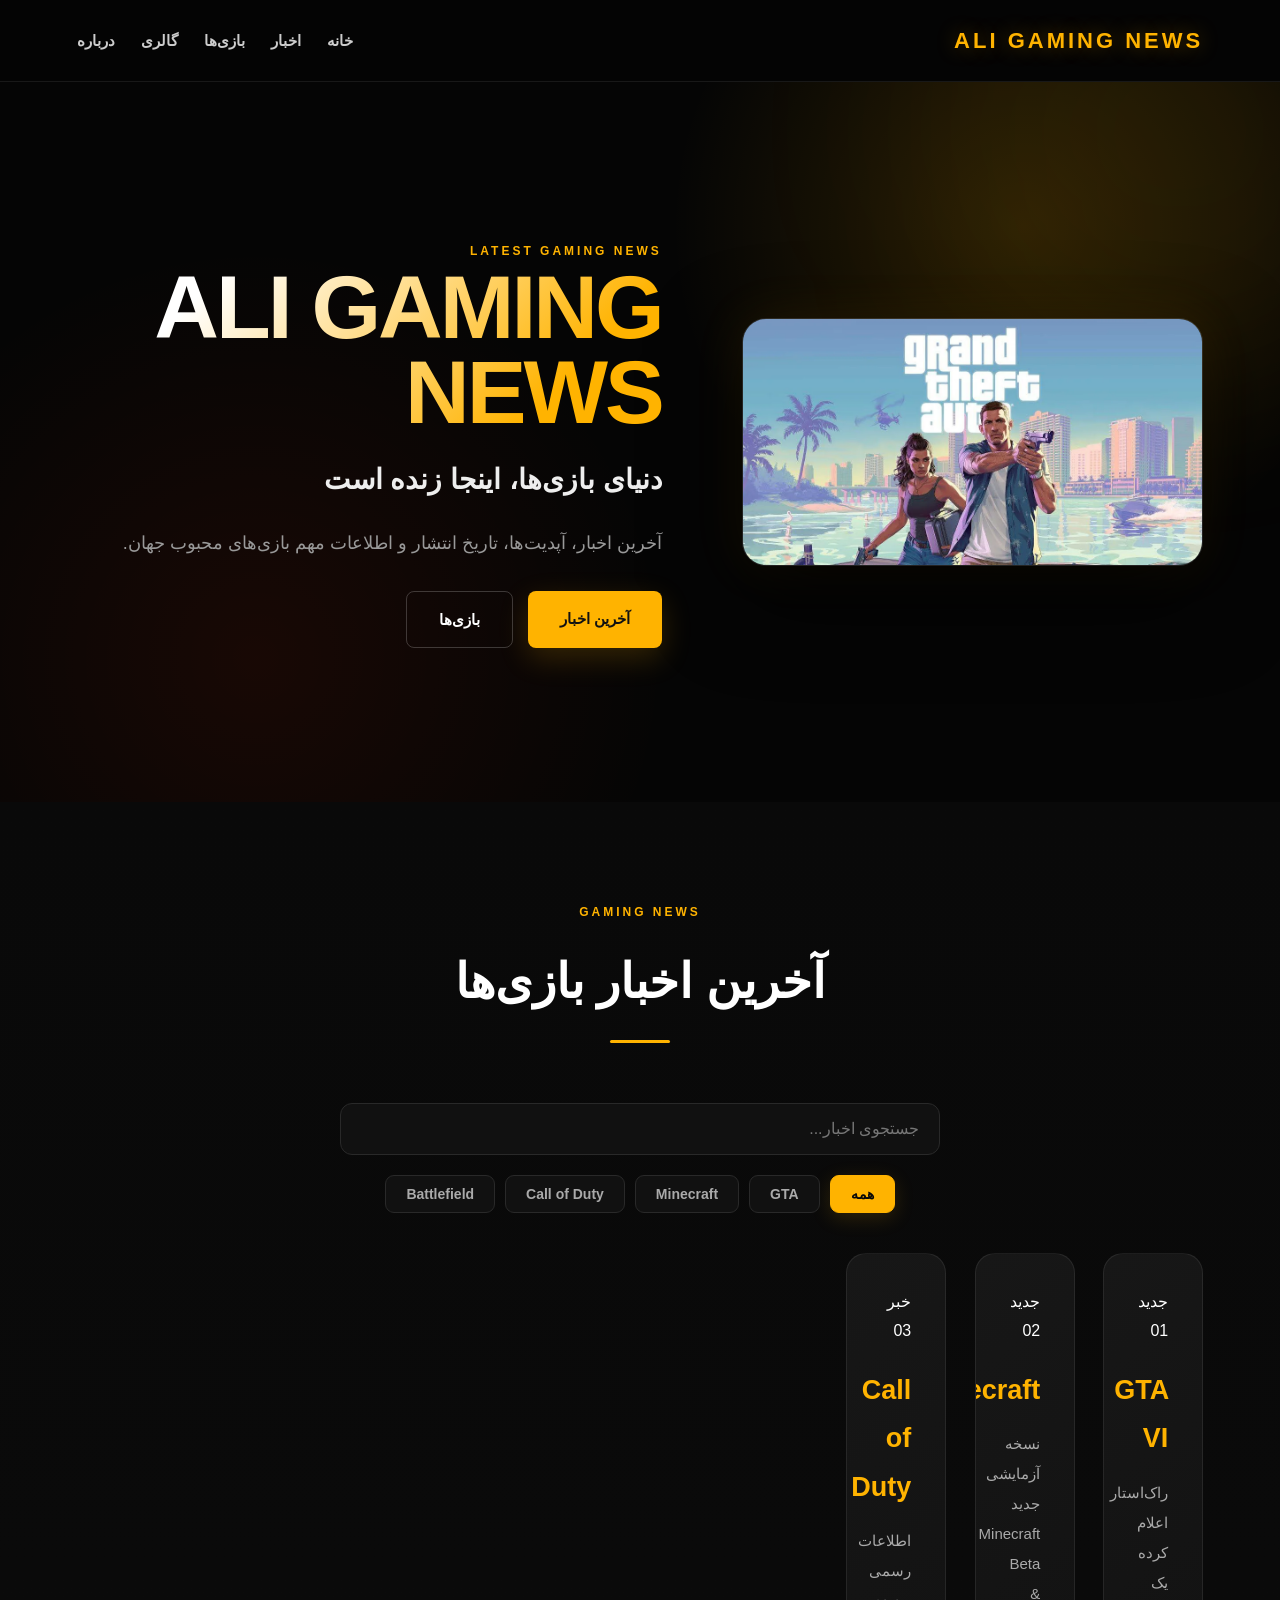
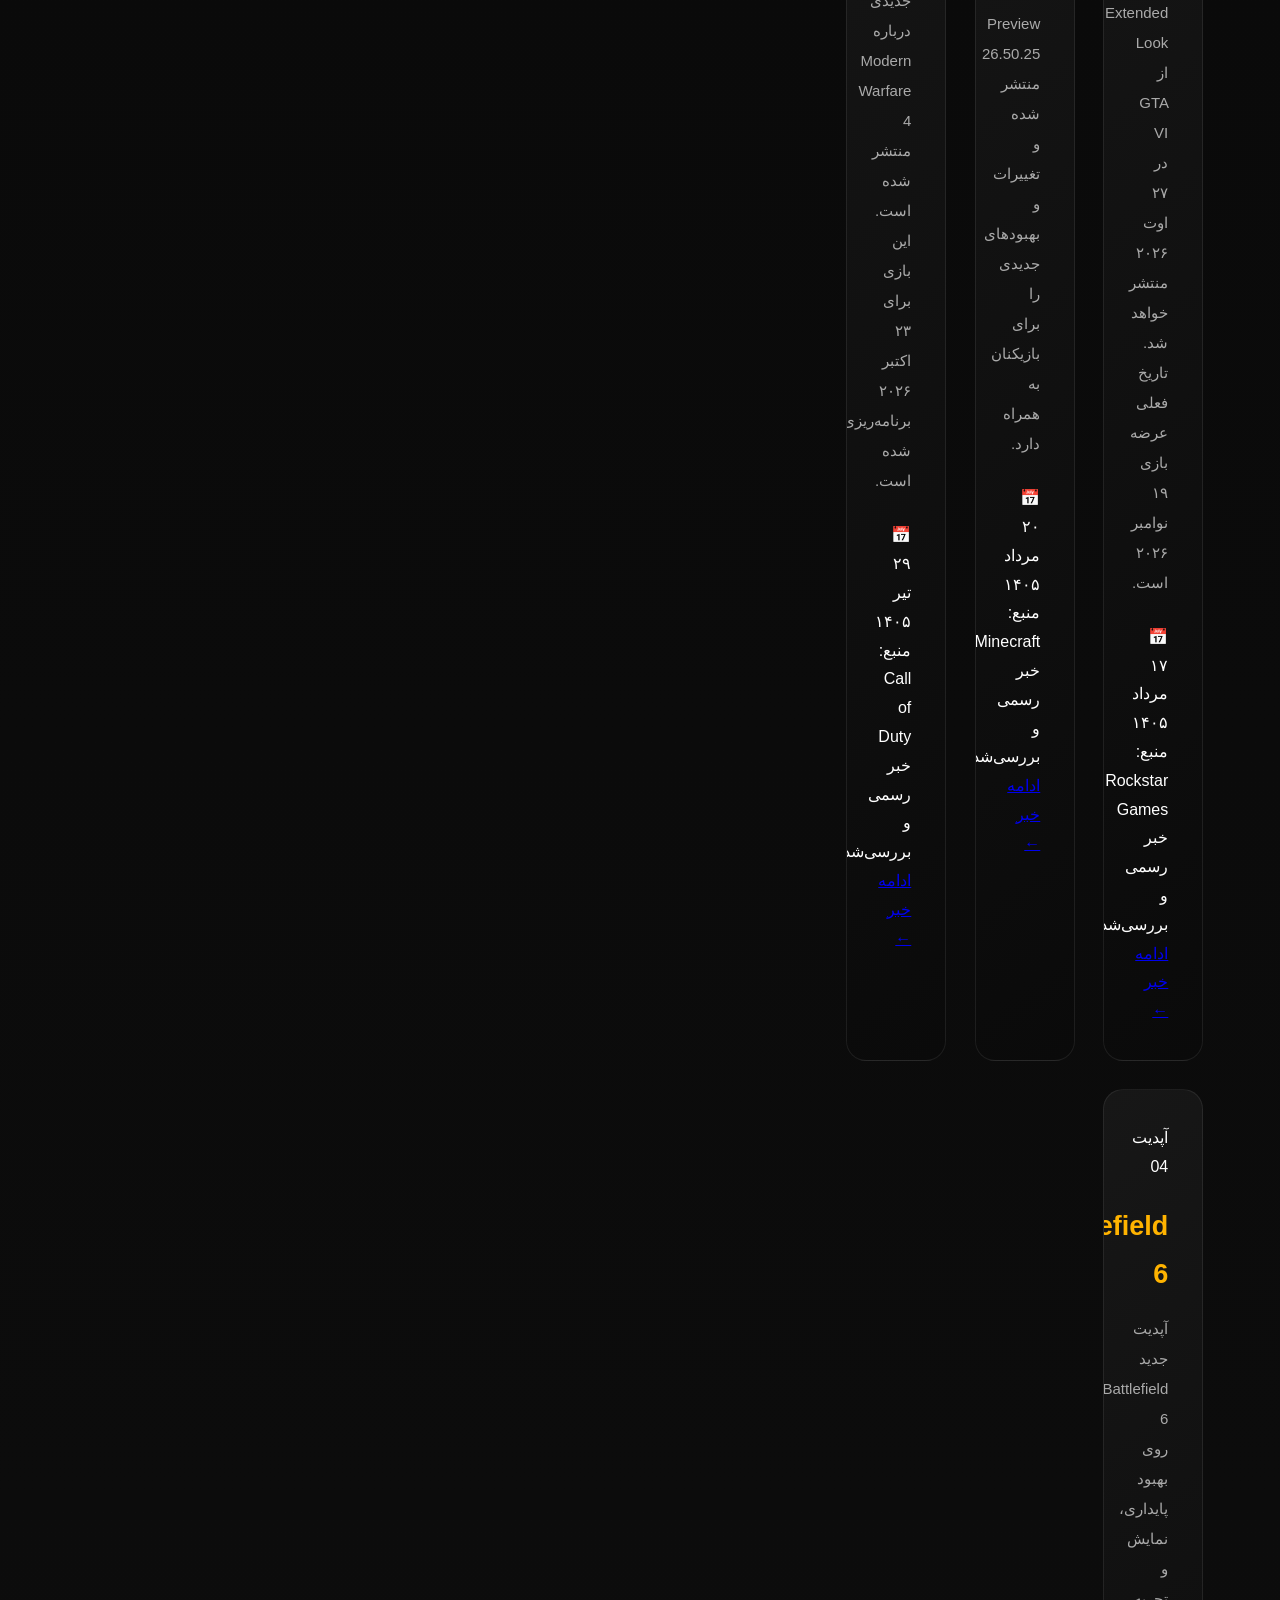
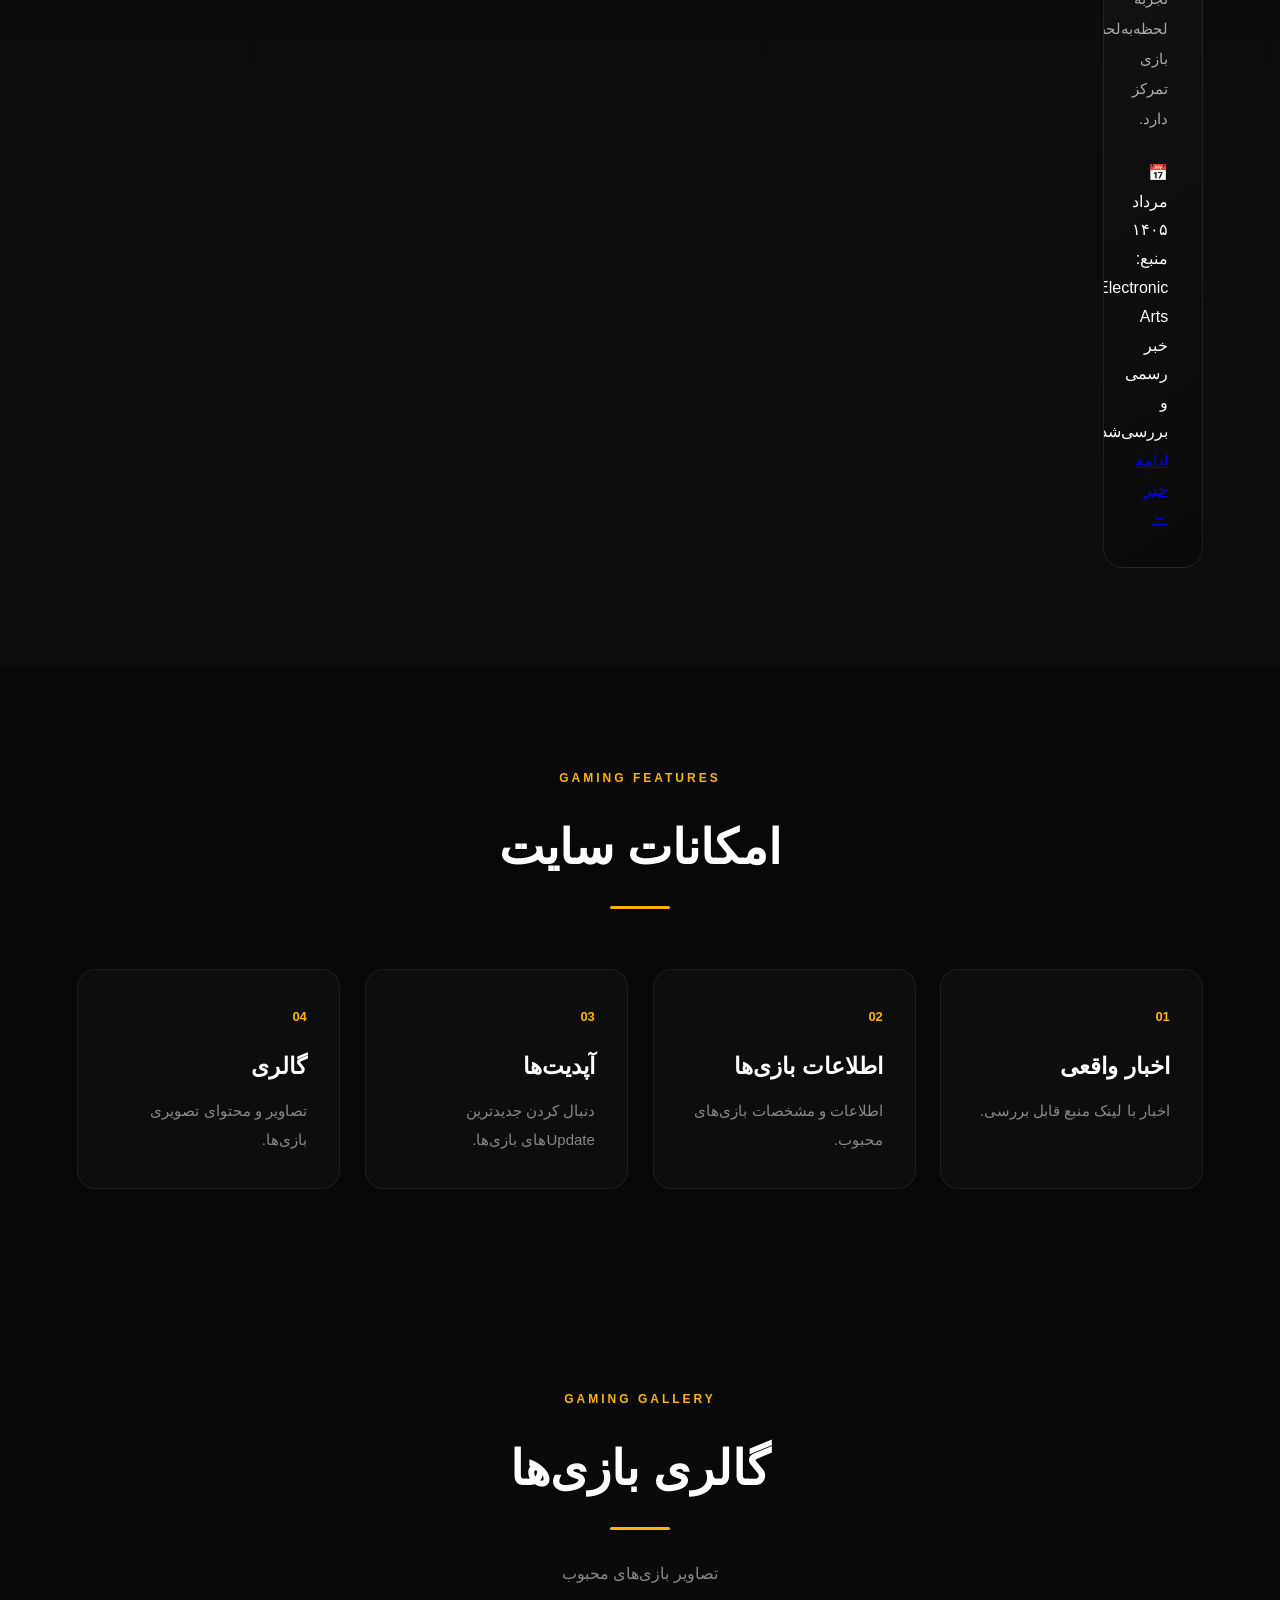
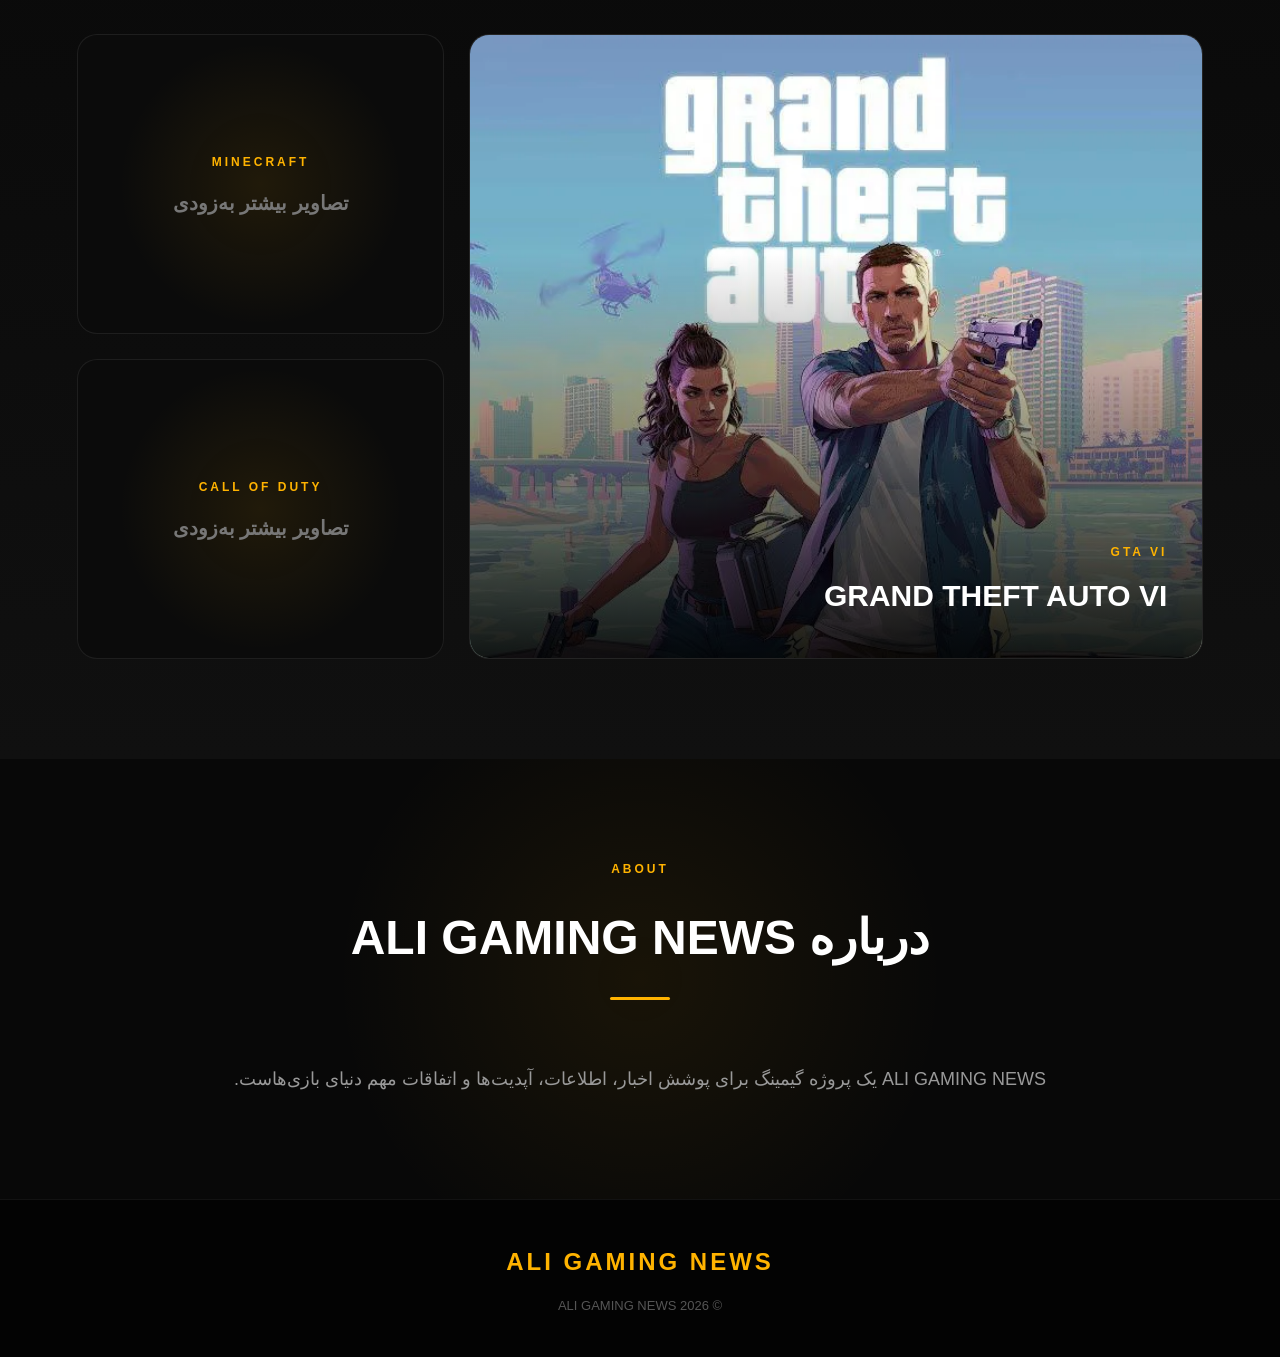
==== commit c1e030e3: "Update index.html" ====
--- a/index.html
+++ b/index.html
@@ -84,471 +84,126 @@
   <div class="cards">
 
 
-    <article class="card">
-
-      <div class="card-number">
-        01
-      </div>
-
-      <h3>
-        GTA VI
-      </h3>
-
-      <p>
-        شرکت Rockstar Games اعلام کرده است که Grand Theft Auto VI
-        برای انتشار در تاریخ ۱۹ نوامبر ۲۰۲۶ برنامه‌ریزی شده است.
-      </p>
-
-      <small>
-        ۱۲ اوت ۲۰۲۶ · منبع: Rockstar Games
-      </small>
-
-      <br><br>
-
-      <a
-        href="https://www.rockstargames.com/newswire/article/5171972o3ak5oa/pre-order-grand-theft-auto-vi-on-june-25"
-        target="_blank"
-        class="read-more"
-      >
-        مشاهده منبع ←
-      </a>
-
-    </article>
-
-
-    <article class="card">
-
-      <div class="card-number">
-        02
-      </div>
-
-      <h3>
-        Minecraft
-      </h3>
-
-      <p>
-        Minecraft همچنان با انتشار محتوا و به‌روزرسانی‌های جدید
-        توسعه پیدا می‌کند و اخبار نسخه‌های جدید در سایت رسمی منتشر می‌شود.
-      </p>
-
-      <small>
-        ۱۲ اوت ۲۰۲۶ · منبع: Minecraft.net
-      </small>
-
-      <br><br>
-
-      <a
-        href="https://www.minecraft.net/en-us/about-minecraft"
-        target="_blank"
-        class="read-more"
-      >
-        مشاهده منبع ←
-      </a>
-
-    </article>
-
-
-    <article class="card">
-
-      <div class="card-number">
-        03
-      </div>
-
-      <h3>
-        Call of Duty
-      </h3>
-
-      <p>
-        آخرین اخبار، رویدادها و اطلاعات مربوط به مجموعه Call of Duty
-        را از منابع رسمی دنبال کنید.
-      </p>
-
-      <small>
-        اخبار رسمی · منبع: Call of Duty
-      </small>
-
-      <br><br>
-
-      <a
-        href="https://www.callofduty.com/"
-        target="_blank"
-        class="read-more"
-      >
-        منبع رسمی ←
-      </a>
-
-    </article>
-
-
-    <article class="card">
-
-      <div class="card-number">
-        04
-      </div>
-
-      <h3>
-        Battlefield
-      </h3>
-
-      <p>
-        اخبار و اطلاعات جدید مجموعه Battlefield را از
-        کانال‌های رسمی EA دنبال کنید.
-      </p>
-
-      <small>
-        اخبار رسمی · منبع: EA
-      </small>
-
-      <br><br>
-
-      <a
-        href="https://www.ea.com/games/battlefield"
-        target="_blank"
-        class="read-more"
-      >
-        منبع رسمی ←
-      </a>
-
-    </article>
-
-    <article class="card">
-
-      <div class="card-number">
-        06
-      </div>
-
-      <h3>
-        Red Dead Redemption 2
-      </h3>
-
-      <p>
-        آخرین اطلاعات و اخبار رسمی مربوط به دنیای
-        Red Dead Redemption را دنبال کنید.
-      </p>
-
-      <small>
-        اخبار رسمی · منبع: Rockstar Games
-      </small>
-
-      <br><br>
-
-      <a
-        href="https://www.rockstargames.com/"
-        target="_blank"
-        class="read-more"
-      >
-        منبع رسمی ←
-      </a>
-
-    </article>
-
-  </div>
-
-</section>
-
-
-<!-- GAMES -->
-
-<section id="games" class="games">
-
-  <span class="section-tag">
-    POPULAR GAMES
-  </span>
-
-  <h2>
-    بازی‌های محبوب
-  </h2>
-
-
-  <div class="game-grid">
-
-
-    <article class="game-card">
-
-      <div class="game-image">
-        <img src="gta6.jpg" alt="GTA VI">
-      </div>
-
-      <div class="game-content">
-
-        <span>
-          ACTION
-        </span>
-
-        <h3>
-          Grand Theft Auto VI
-        </h3>
-
-        <p>
-          جدیدترین بازی Rockstar و یکی از موردانتظارترین
-          بازی‌های جهان.
-        </p>
-
-        <a href="#news">
-          مشاهده اخبار ←
-        </a>
-
-      </div>
-
-    </article>
-
-
-    <article class="game-card">
-
-      <div class="game-placeholder">
-        MINECRAFT
-      </div>
-
-      <div class="game-content">
-
-        <span>
-          SANDBOX
-        </span>
-
-        <h3>
-          Minecraft
-        </h3>
-
-        <p>
-          یکی از محبوب‌ترین بازی‌های جهان با دنیایی تقریباً بی‌نهایت.
-        </p>
-
-        <a href="#news">
-          مشاهده اخبار ←
-        </a>
-
-      </div>
-
-    </article>
-
-
-    <article class="game-card">
-
-      <div class="game-placeholder">
-        CALL OF DUTY
-      </div>
-
-      <div class="game-content">
-
-        <span>
-          FPS
-        </span>
-
-        <h3>
-          Call of Duty
-        </h3>
-
-        <p>
-          مجموعه محبوب شوتر اول‌شخص Activision.
-        </p>
-
-        <a href="#news">
-          مشاهده اخبار ←
-        </a>
-
-      </div>
-
-    </article>
-
-
-    <article class="game-card">
-
-      <div class="game-placeholder">
-        BATTLEFIELD
-      </div>
-
-      <div class="game-content">
-
-        <span>
-          FPS
-        </span>
-
-        <h3>
-          Battlefield
-        </h3>
-
-        <p>
-          نبردهای بزرگ و چندنفره در سری Battlefield.
-        </p>
-
-        <a href="#news">
-          مشاهده اخبار ←
-        </a>
-
-      </div>
-
-    </article>
-
-
-    <article class="game-card">
-
-      <div class="game-placeholder">
-        FORTNITE
-      </div>
-
-      <div class="game-content">
-
-        <span>
-          BATTLE ROYALE
-        </span>
-
-        <h3>
-          Fortnite
-        </h3>
-
-        <p>
-          بازی محبوب Battle Royale شرکت Epic Games.
-        </p>
-
-        <a href="#news">
-          مشاهده اخبار ←
-        </a>
-
-      </div>
-
-    </article>
-
-
-    <article class="game-card">
-
-      <div class="game-placeholder">
-        CYBERPUNK 2077
-      </div>
-
-      <div class="game-content">
-
-        <span>
-          RPG
-        </span>
-
-        <h3>
-          Cyberpunk 2077
-        </h3>
-
-        <p>
-          یک RPG علمی‌تخیلی در شهر Night City.
-        </p>
-
-        <a href="#news">
-          مشاهده اخبار ←
-        </a>
-
-      </div>
-
-    </article>
-
-
-    <article class="game-card">
-
-      <div class="game-placeholder">
-        RED DEAD REDEMPTION 2
-      </div>
-
-      <div class="game-content">
-
-        <span>
-          ADVENTURE
-        </span>
-
-        <h3>
-          Red Dead Redemption 2
-        </h3>
-
-        <p>
-          ماجراجویی در دنیای غرب وحشی.
-        </p>
-
-        <a href="#news">
-          مشاهده اخبار ←
-        </a>
-
-      </div>
-
-    </article>
-
-
-    <article class="game-card">
-
-      <div class="game-placeholder">
-        ASSASSIN'S CREED
-      </div>
-
-      <div class="game-content">
-
-        <span>
-          ACTION RPG
-        </span>
-
-        <h3>
-          Assassin's Creed
-        </h3>
-
-        <p>
-          مجموعه اکشن و ماجراجویی مشهور Ubisoft.
-        </p>
-
-        <a href="#news">
-          مشاهده اخبار ←
-        </a>
-
-      </div>
-
-    </article>
-
-
-    <article class="game-card">
-
-      <div class="game-placeholder">
-        THE LAST OF US
-      </div>
-
-      <div class="game-content">
-
-        <span>
-          ACTION
-        </span>
-
-        <h3>
-          The Last of Us
-        </h3>
-
-        <p>
-          یکی از مجموعه‌های داستانی مشهور PlayStation.
-        </p>
-
-        <a href="#news">
-          مشاهده اخبار ←
-        </a>
-
-      </div>
-
-    </article>
-
-
-    <article class="game-card">
-
-      <div class="game-placeholder">
-        EA SPORTS FC
-      </div>
-
-      <div class="game-content">
-
-        <span>
-          SPORTS
-        </span>
-
-        <h3>
-          EA Sports FC
-        </h3>
-
-        <p>
-          مجموعه فوتبال EA Sports.
-        </p>
-
-        <a href="#news">
-          مشاهده اخبار ←
-        </a>
-
+   <div class="cards">
+
+  <article class="card">
+    <div class="card-number">
+      01
+    </div>
+
+    <h3>
+      GTA VI
+    </h3>
+
+    <p>
+      شرکت Rockstar Games اعلام کرده است که Grand Theft Auto VI
+      برای انتشار در تاریخ ۱۹ نوامبر ۲۰۲۶ برنامه‌ریزی شده است.
+    </p>
+
+    <small>
+      ۱۲ اوت ۲۰۲۶ · منبع: Rockstar Games
+    </small>
+
+    <br><br>
+
+    <a
+      href="https://www.rockstargames.com/newswire/article/5171972o3ak5oa/pre-order-grand-theft-auto-vi-on-june-25"
+      target="_blank"
+      class="read-more"
+    >
+      مشاهده منبع ←
+    </a>
+  </article>
+
+
+  <article class="card">
+    <div class="card-number">
+      02
+    </div>
+
+    <h3>
+      Minecraft
+    </h3>
+
+    <p>
+      Minecraft همچنان با انتشار محتوا و به‌روزرسانی‌های جدید
+      توسعه پیدا می‌کند و اخبار نسخه‌های جدید در سایت رسمی منتشر می‌شود.
+    </p>
+
+    <small>
+      ۱۲ اوت ۲۰۲۶ · منبع: Minecraft.net
+    </small>
+
+    <br><br>
+
+    <a
+      href="https://www.minecraft.net/en-us/about-minecraft"
+      target="_blank"
+      class="read-more"
+    >
+      مشاهده منبع ←
+    </a>
+  </article>
+
+
+  <article class="card">
+    <div class="card-number">
+      03
+    </div>
+
+    <h3>
+      Call of Duty
+    </h3>
+
+    <p>
+      آخرین اخبار، رویدادها و اطلاعات مربوط به مجموعه Call of Duty
+      را از منابع رسمی دنبال کنید.
+    </p>
+
+    <small>
+      اخبار رسمی · منبع: Call of Duty
+    </small>
+
+    <br><br>
+
+    <a
+      href="https://www.callofduty.com/"
+      target="_blank"
+      class="read-more"
+    >
+      منبع رسمی ←
+    </a>
+  </article>
+
+
+  <article class="card">
+    <div class="card-number">
+      04
+    </div>
+
+    <h3>
+      Battlefield
+    </h3>
+
+    <p>
+      اخبار و اطلاعات جدید مجموعه Battlefield را از
+      کانال‌های رسمی EA دنبال کنید.
+    </p>
+
+    <small>
+      اخبار رسمی · منبع: EA
+    </small>
+
+    <br><br>
+
+    <a
+      href="https://www.ea.com/games/battlefield"
+      target="_blank"
+      class="read-more"
+    >
+      منبع رسمی ←
+    </a>
+  </article>
       </div>
 
     </article>
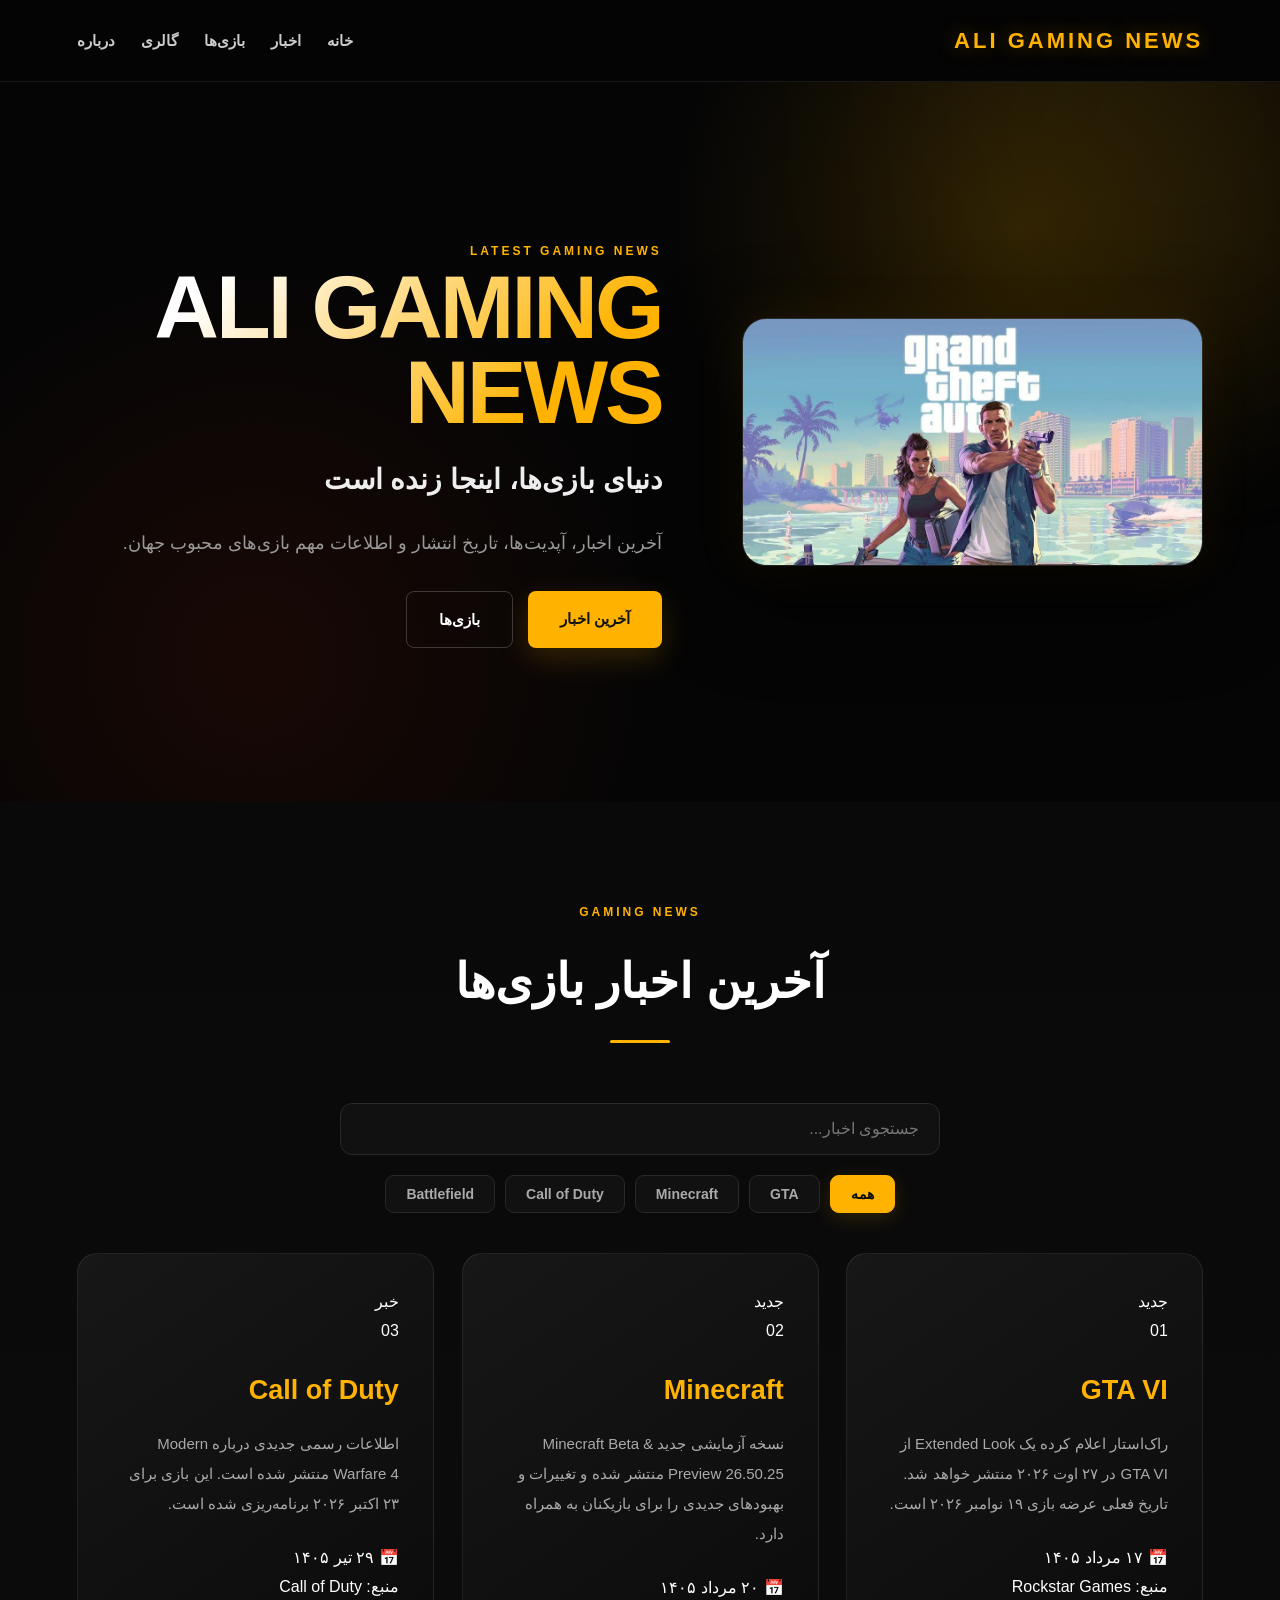
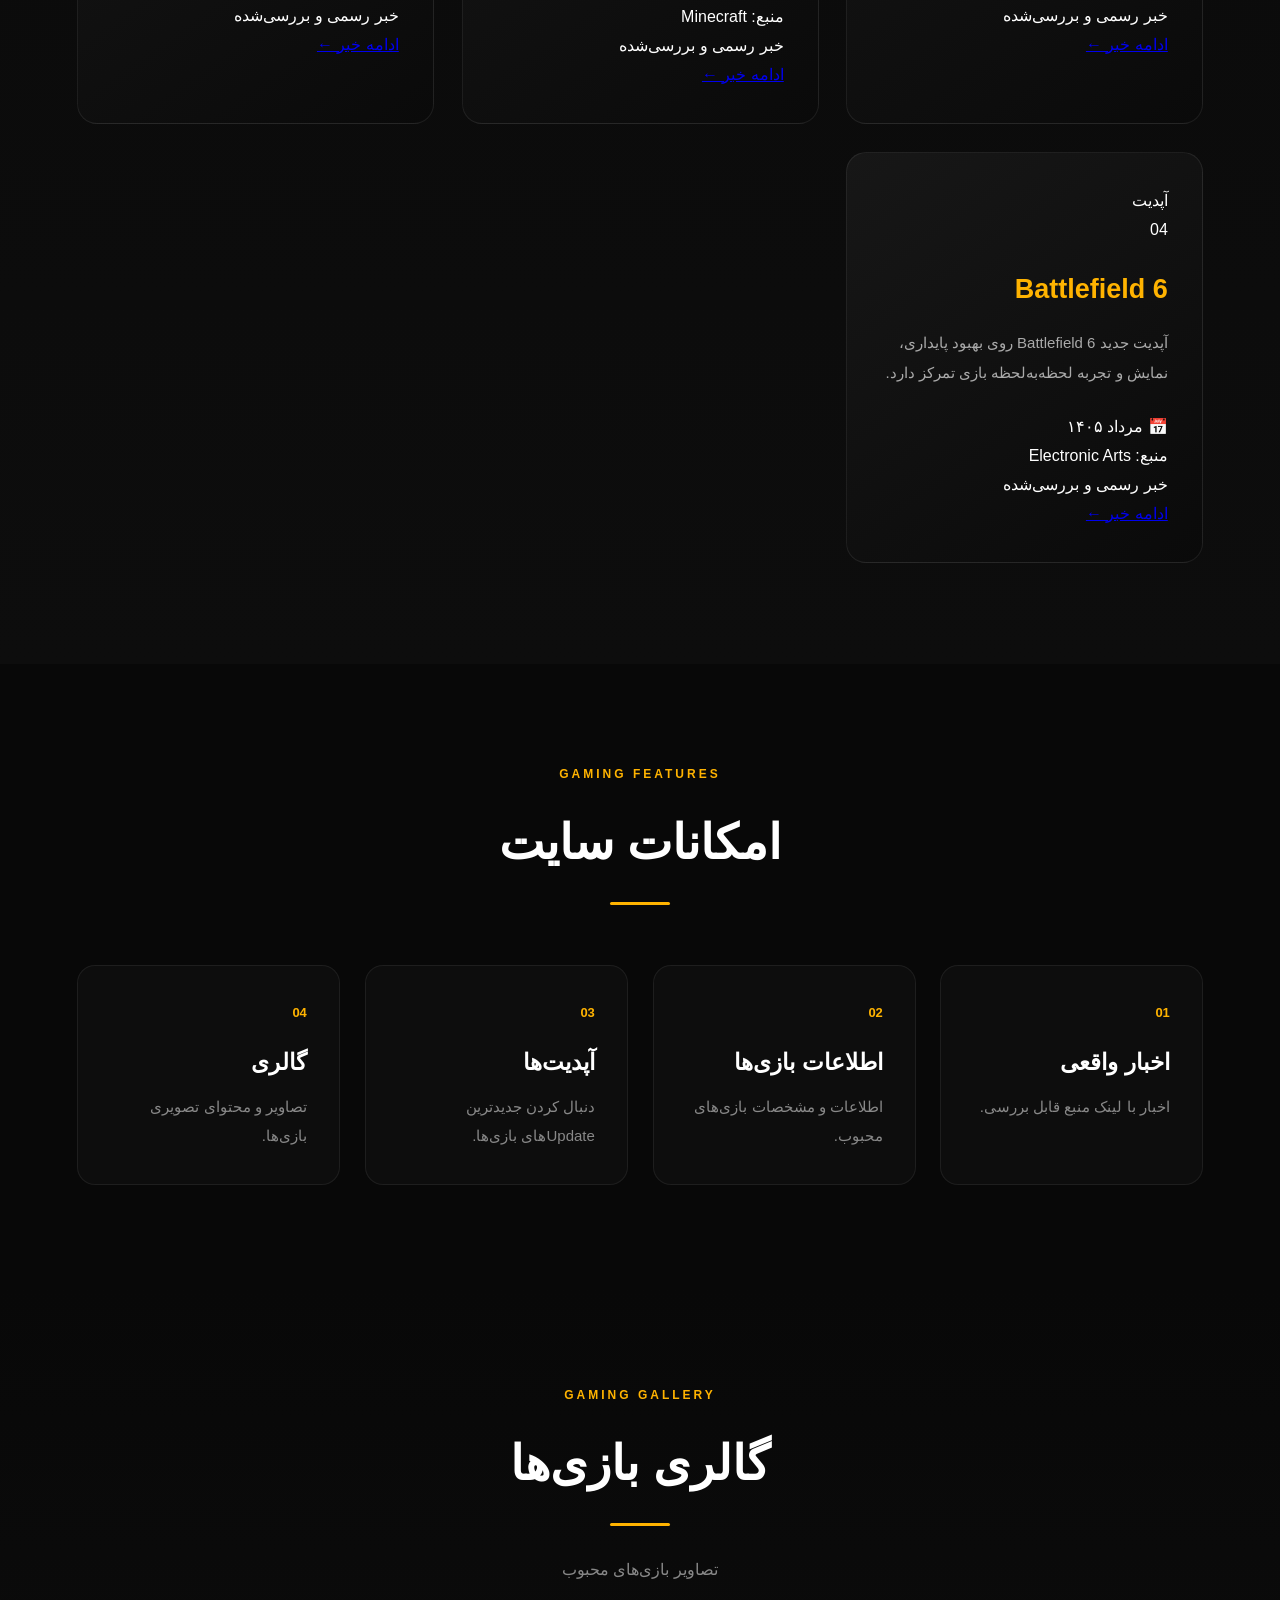
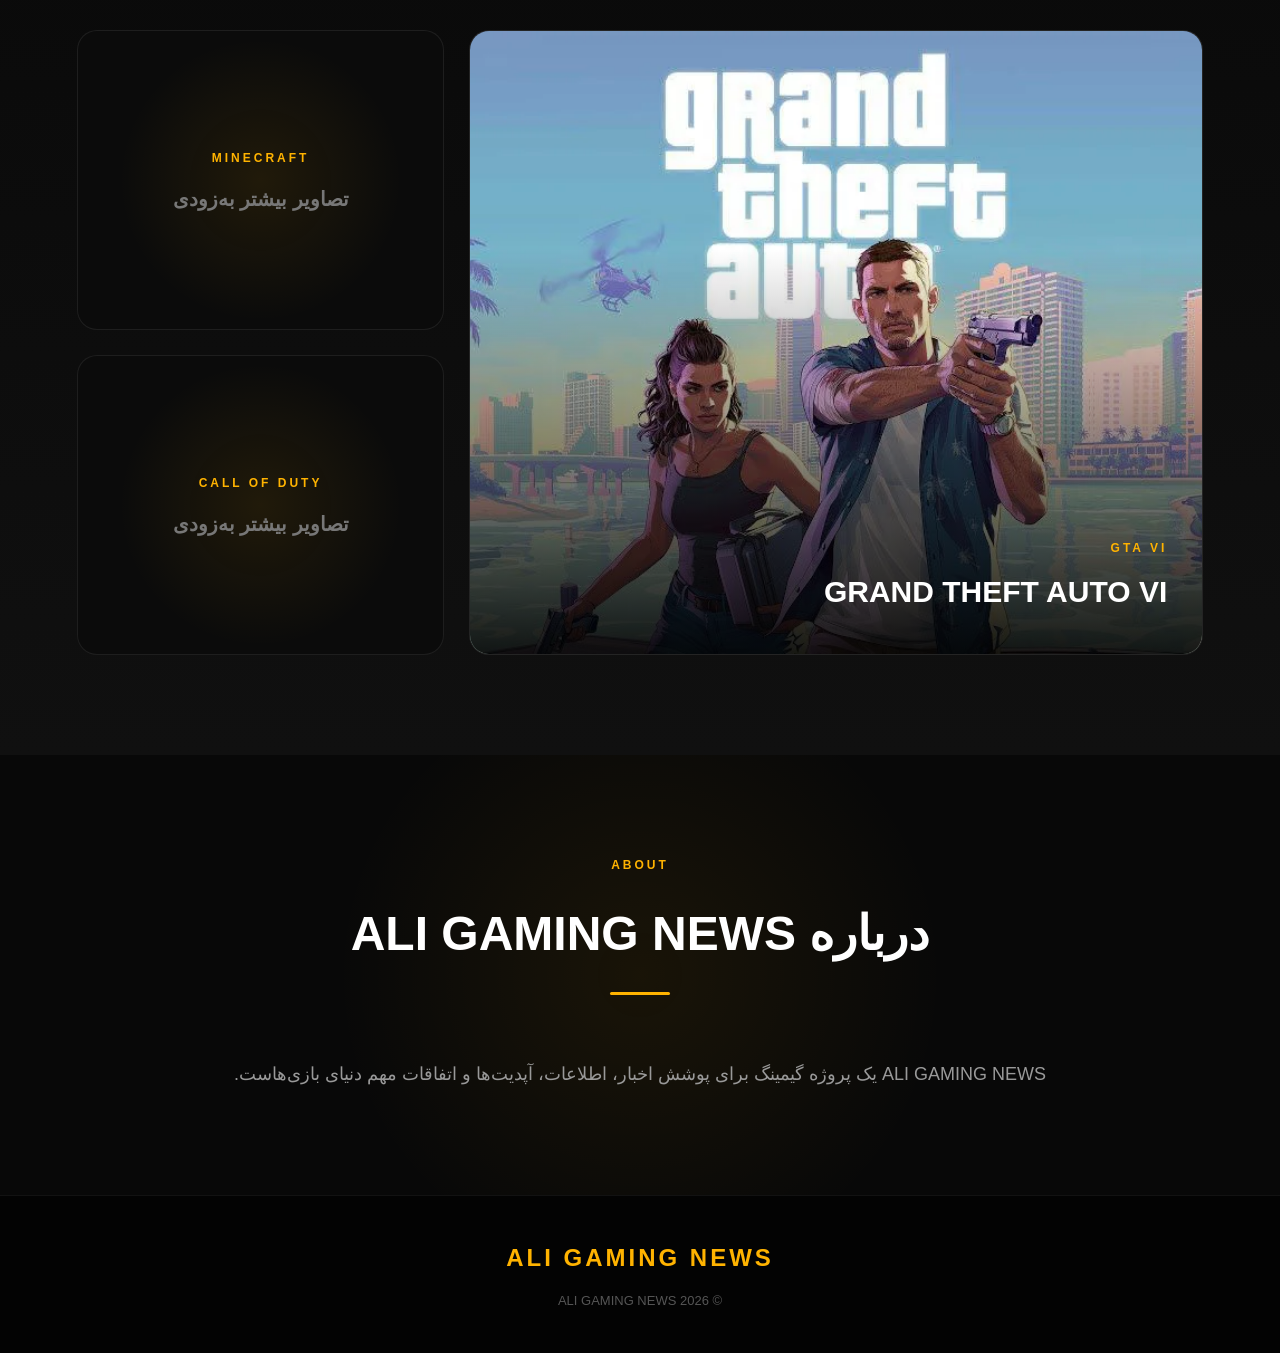
==== commit c5d01120: "Update index.html" ====
--- a/index.html
+++ b/index.html
@@ -79,137 +79,63 @@
   <h2>
     آخرین اخبار بازی‌ها
   </h2>
-
-
-  <div class="cards">
-
-
-   <div class="cards">
+<div class="cards">
 
   <article class="card">
-    <div class="card-number">
-      01
-    </div>
-
-    <h3>
-      GTA VI
-    </h3>
-
-    <p>
-      شرکت Rockstar Games اعلام کرده است که Grand Theft Auto VI
-      برای انتشار در تاریخ ۱۹ نوامبر ۲۰۲۶ برنامه‌ریزی شده است.
-    </p>
-
-    <small>
-      ۱۲ اوت ۲۰۲۶ · منبع: Rockstar Games
-    </small>
-
+    <div class="card-number">01</div>
+    <h3>GTA VI</h3>
+    <p>
+      جدیدترین اخبار و اطلاعات GTA VI را از منابع رسمی دنبال کنید.
+    </p>
+    <small>اخبار رسمی · Rockstar Games</small>
     <br><br>
-
-    <a
-      href="https://www.rockstargames.com/newswire/article/5171972o3ak5oa/pre-order-grand-theft-auto-vi-on-june-25"
-      target="_blank"
-      class="read-more"
-    >
-      مشاهده منبع ←
+    <a href="news-gta6.html" class="read-more">
+      مشاهده اخبار ←
     </a>
   </article>
 
-
   <article class="card">
-    <div class="card-number">
-      02
-    </div>
-
-    <h3>
-      Minecraft
-    </h3>
-
-    <p>
-      Minecraft همچنان با انتشار محتوا و به‌روزرسانی‌های جدید
-      توسعه پیدا می‌کند و اخبار نسخه‌های جدید در سایت رسمی منتشر می‌شود.
-    </p>
-
-    <small>
-      ۱۲ اوت ۲۰۲۶ · منبع: Minecraft.net
-    </small>
-
+    <div class="card-number">02</div>
+    <h3>Minecraft</h3>
+    <p>
+      جدیدترین اخبار، آپدیت‌ها و رویدادهای Minecraft.
+    </p>
+    <small>اخبار رسمی · Minecraft</small>
     <br><br>
-
-    <a
-      href="https://www.minecraft.net/en-us/about-minecraft"
-      target="_blank"
-      class="read-more"
-    >
-      مشاهده منبع ←
+    <a href="news-minecraft.html" class="read-more">
+      مشاهده اخبار ←
     </a>
   </article>
 
-
   <article class="card">
-    <div class="card-number">
-      03
-    </div>
-
-    <h3>
-      Call of Duty
-    </h3>
-
-    <p>
-      آخرین اخبار، رویدادها و اطلاعات مربوط به مجموعه Call of Duty
-      را از منابع رسمی دنبال کنید.
-    </p>
-
-    <small>
-      اخبار رسمی · منبع: Call of Duty
-    </small>
-
+    <div class="card-number">03</div>
+    <h3>Call of Duty</h3>
+    <p>
+      جدیدترین اخبار و رویدادهای Call of Duty.
+    </p>
+    <small>اخبار رسمی · Call of Duty</small>
     <br><br>
-
-    <a
-      href="https://www.callofduty.com/"
-      target="_blank"
-      class="read-more"
-    >
-      منبع رسمی ←
+    <a href="news-callofduty.html" class="read-more">
+      مشاهده اخبار ←
     </a>
   </article>
 
-
   <article class="card">
-    <div class="card-number">
-      04
-    </div>
-
-    <h3>
-      Battlefield
-    </h3>
-
-    <p>
-      اخبار و اطلاعات جدید مجموعه Battlefield را از
-      کانال‌های رسمی EA دنبال کنید.
-    </p>
-
-    <small>
-      اخبار رسمی · منبع: EA
-    </small>
-
+    <div class="card-number">04</div>
+    <h3>Battlefield</h3>
+    <p>
+      جدیدترین اخبار و اطلاعات Battlefield.
+    </p>
+    <small>اخبار رسمی · EA</small>
     <br><br>
-
-    <a
-      href="https://www.ea.com/games/battlefield"
-      target="_blank"
-      class="read-more"
-    >
-      منبع رسمی ←
+    <a href="news-battlefield.html" class="read-more">
+      مشاهده اخبار ←
     </a>
   </article>
-      </div>
-
-    </article>
-
-
-  </div>
+
+</div>
+
+ 
 
 </section>
 
